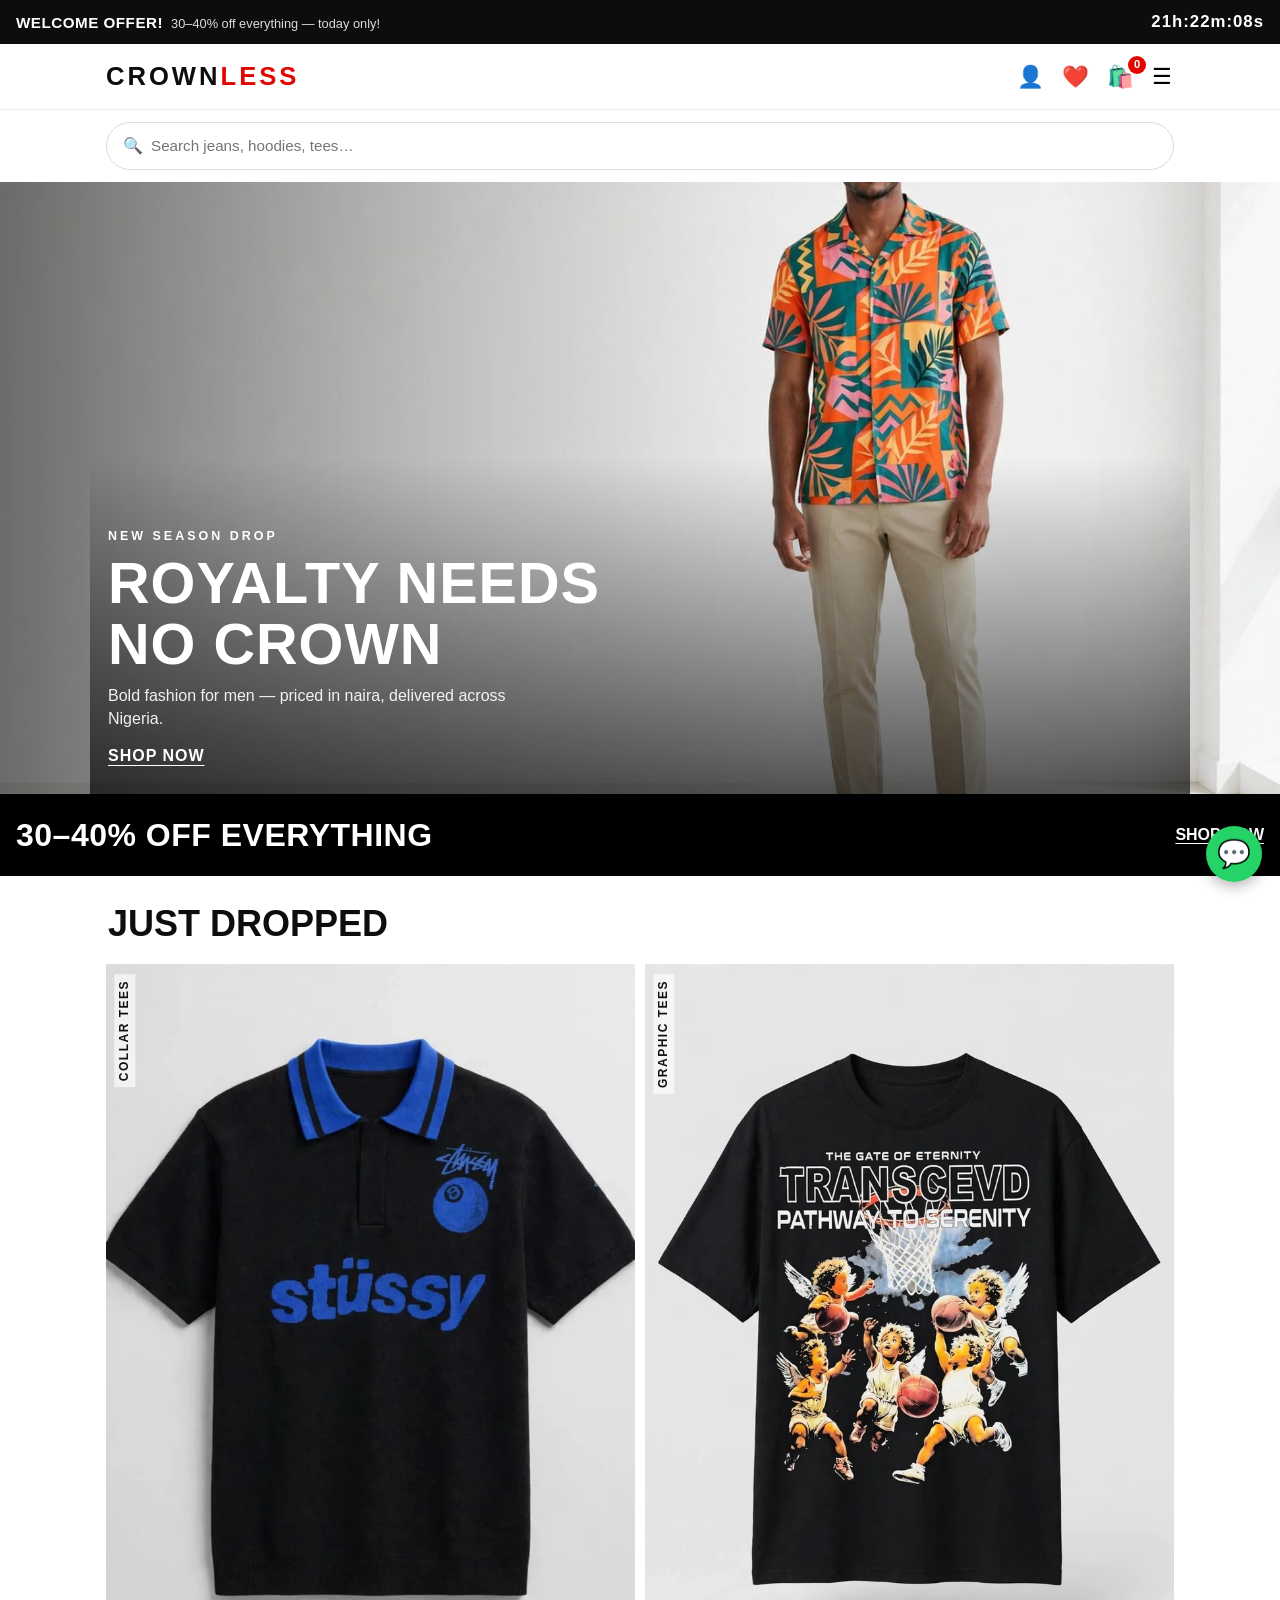
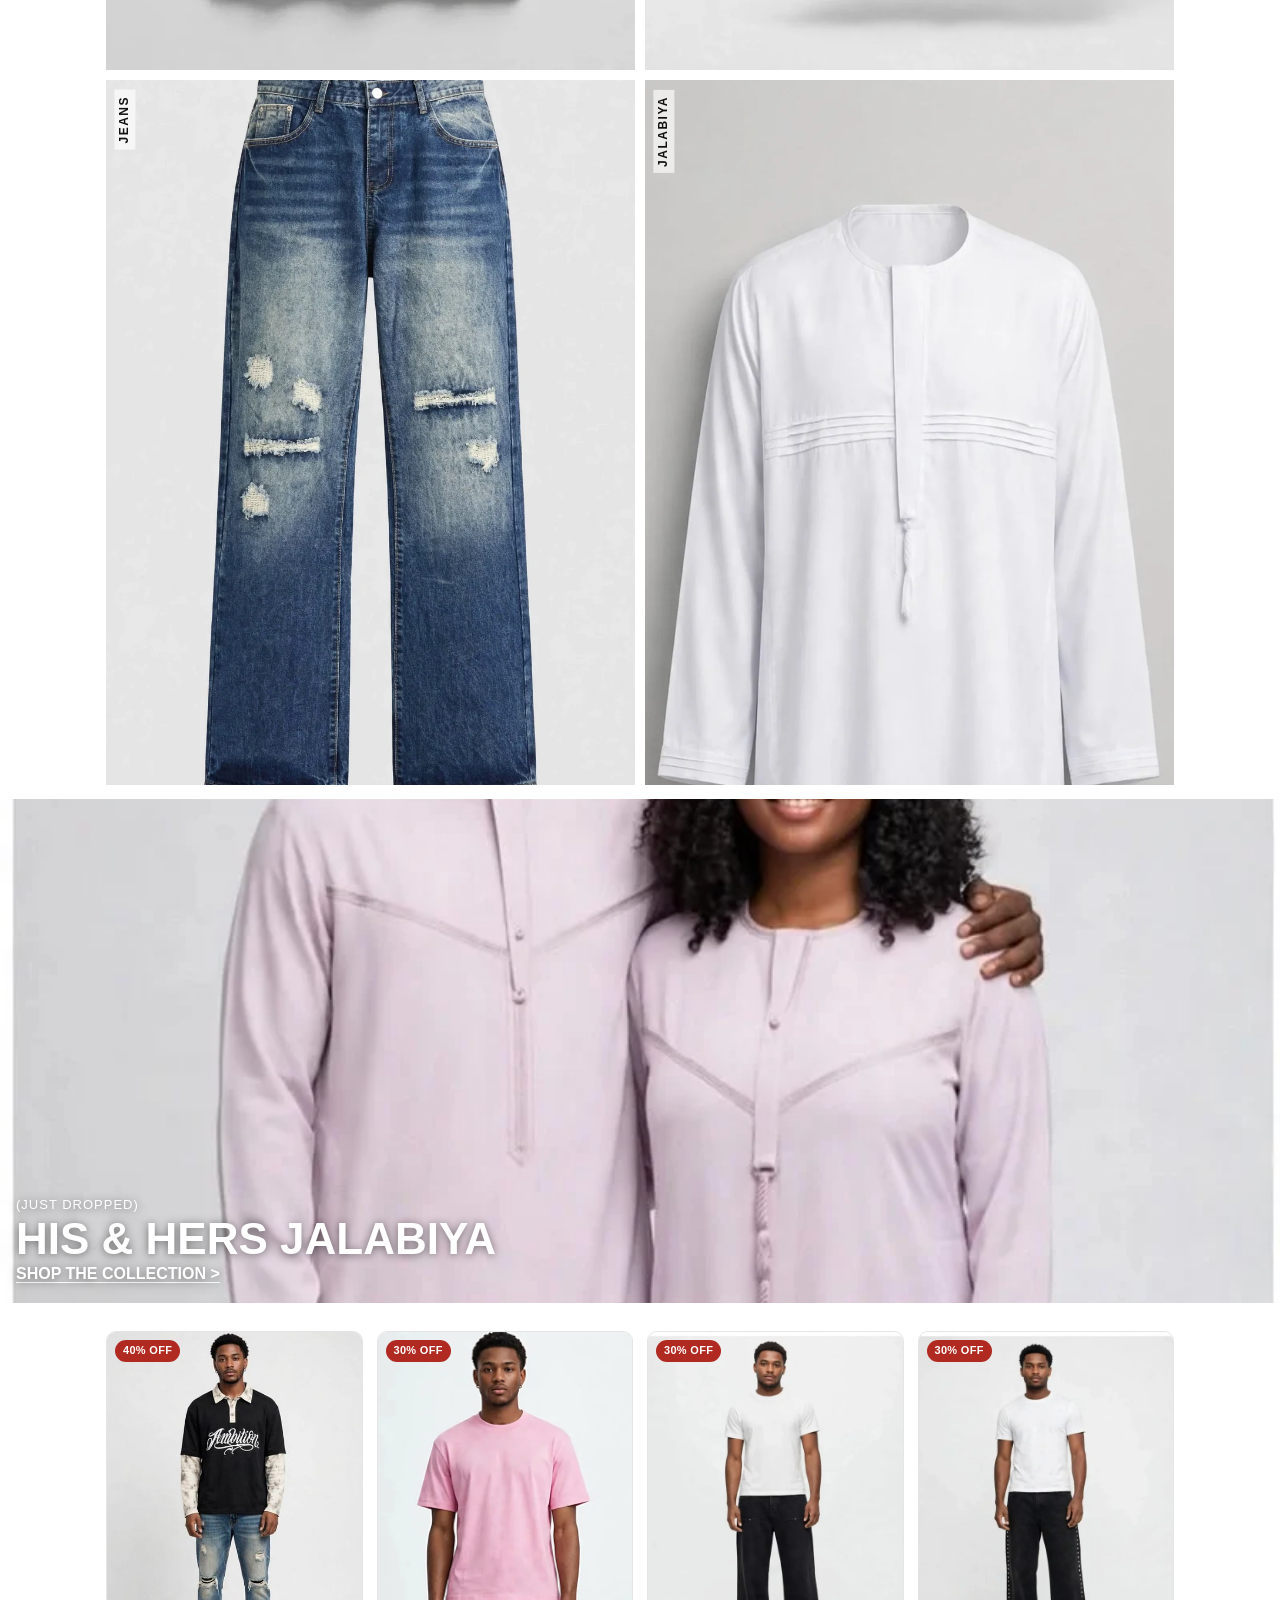
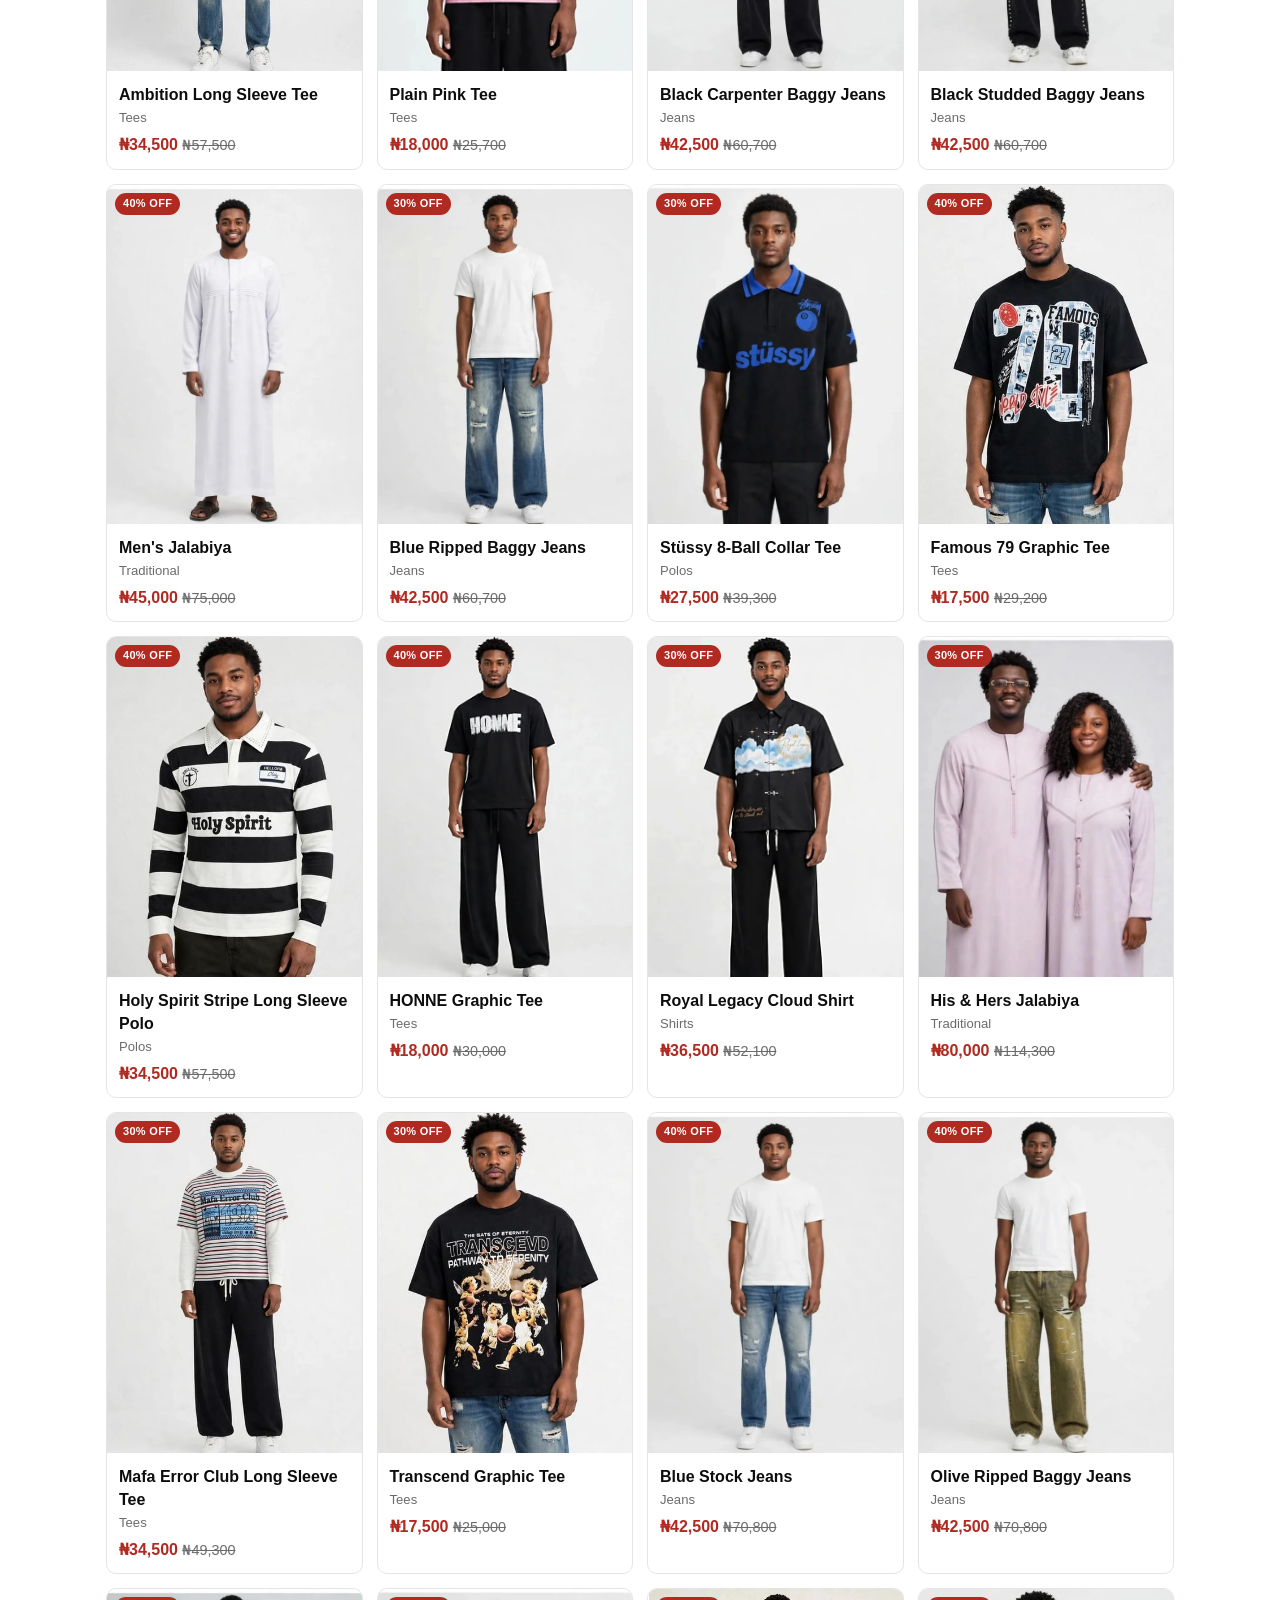
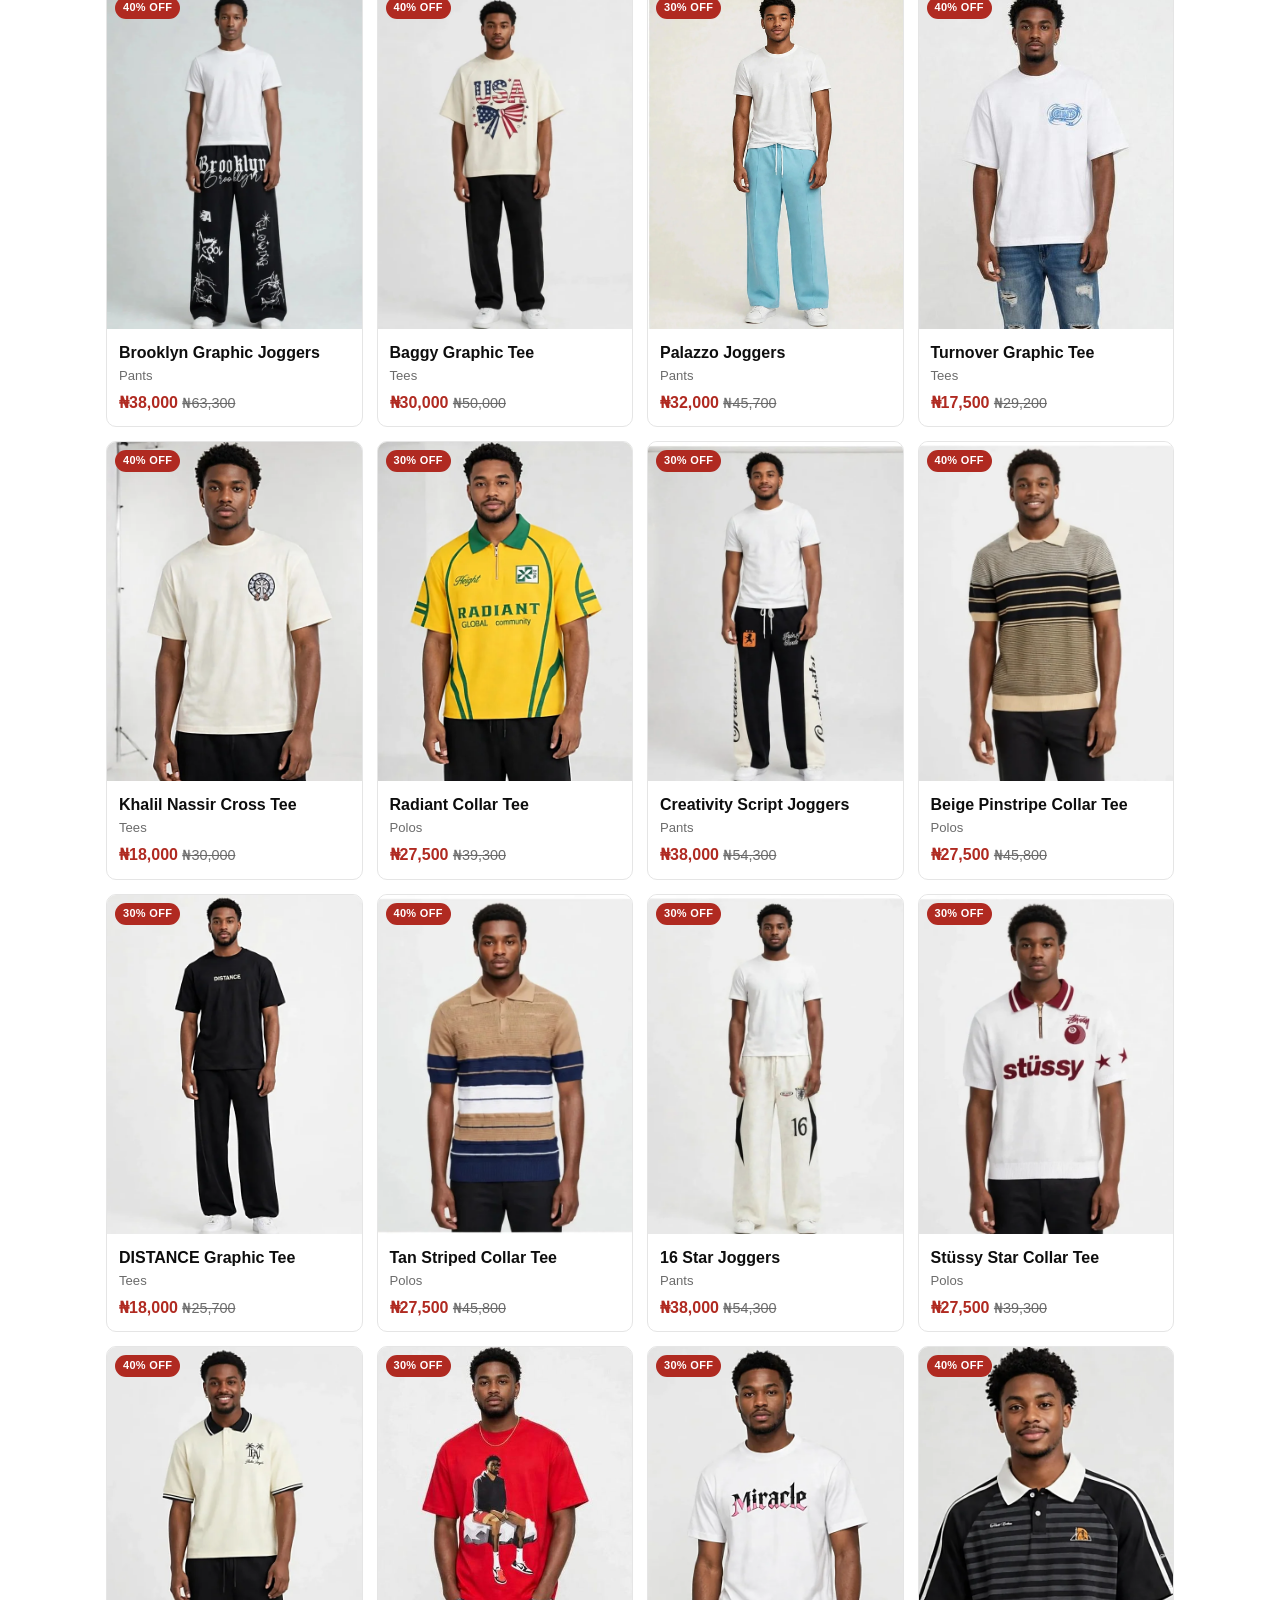
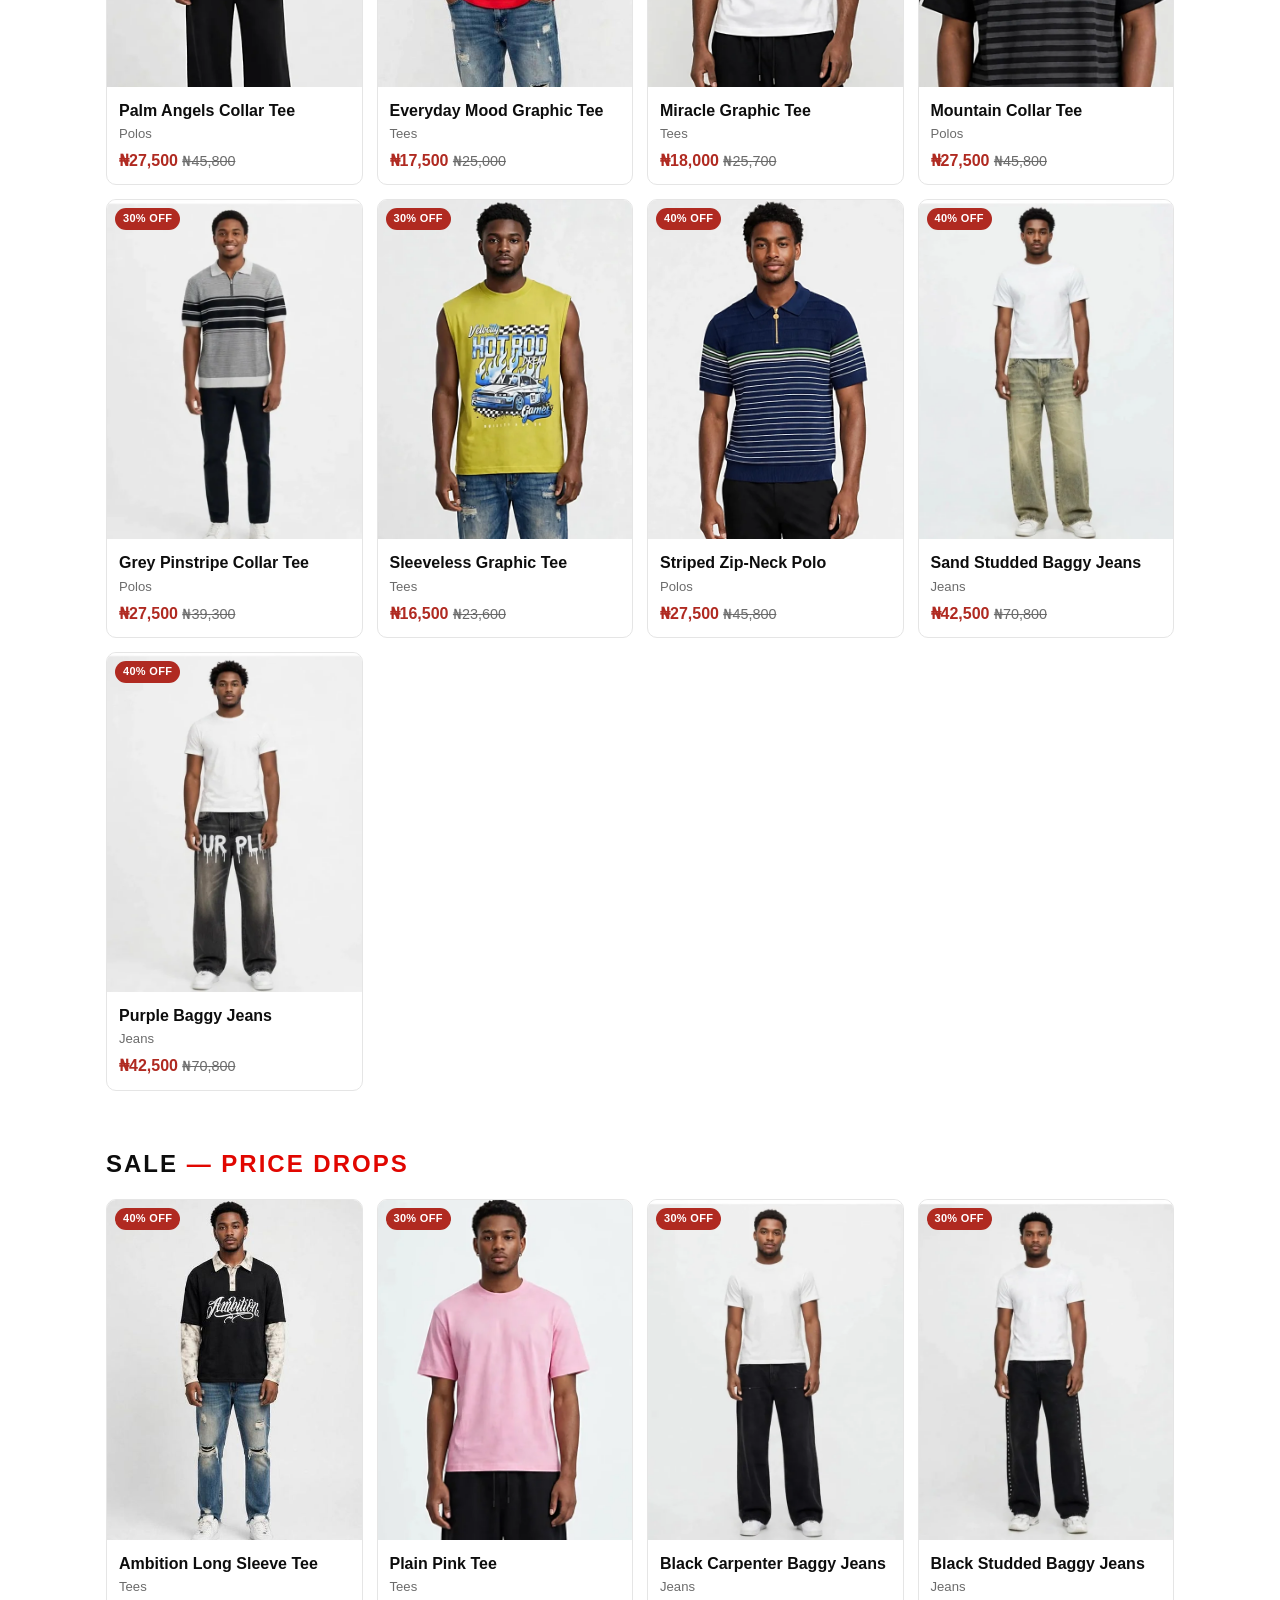
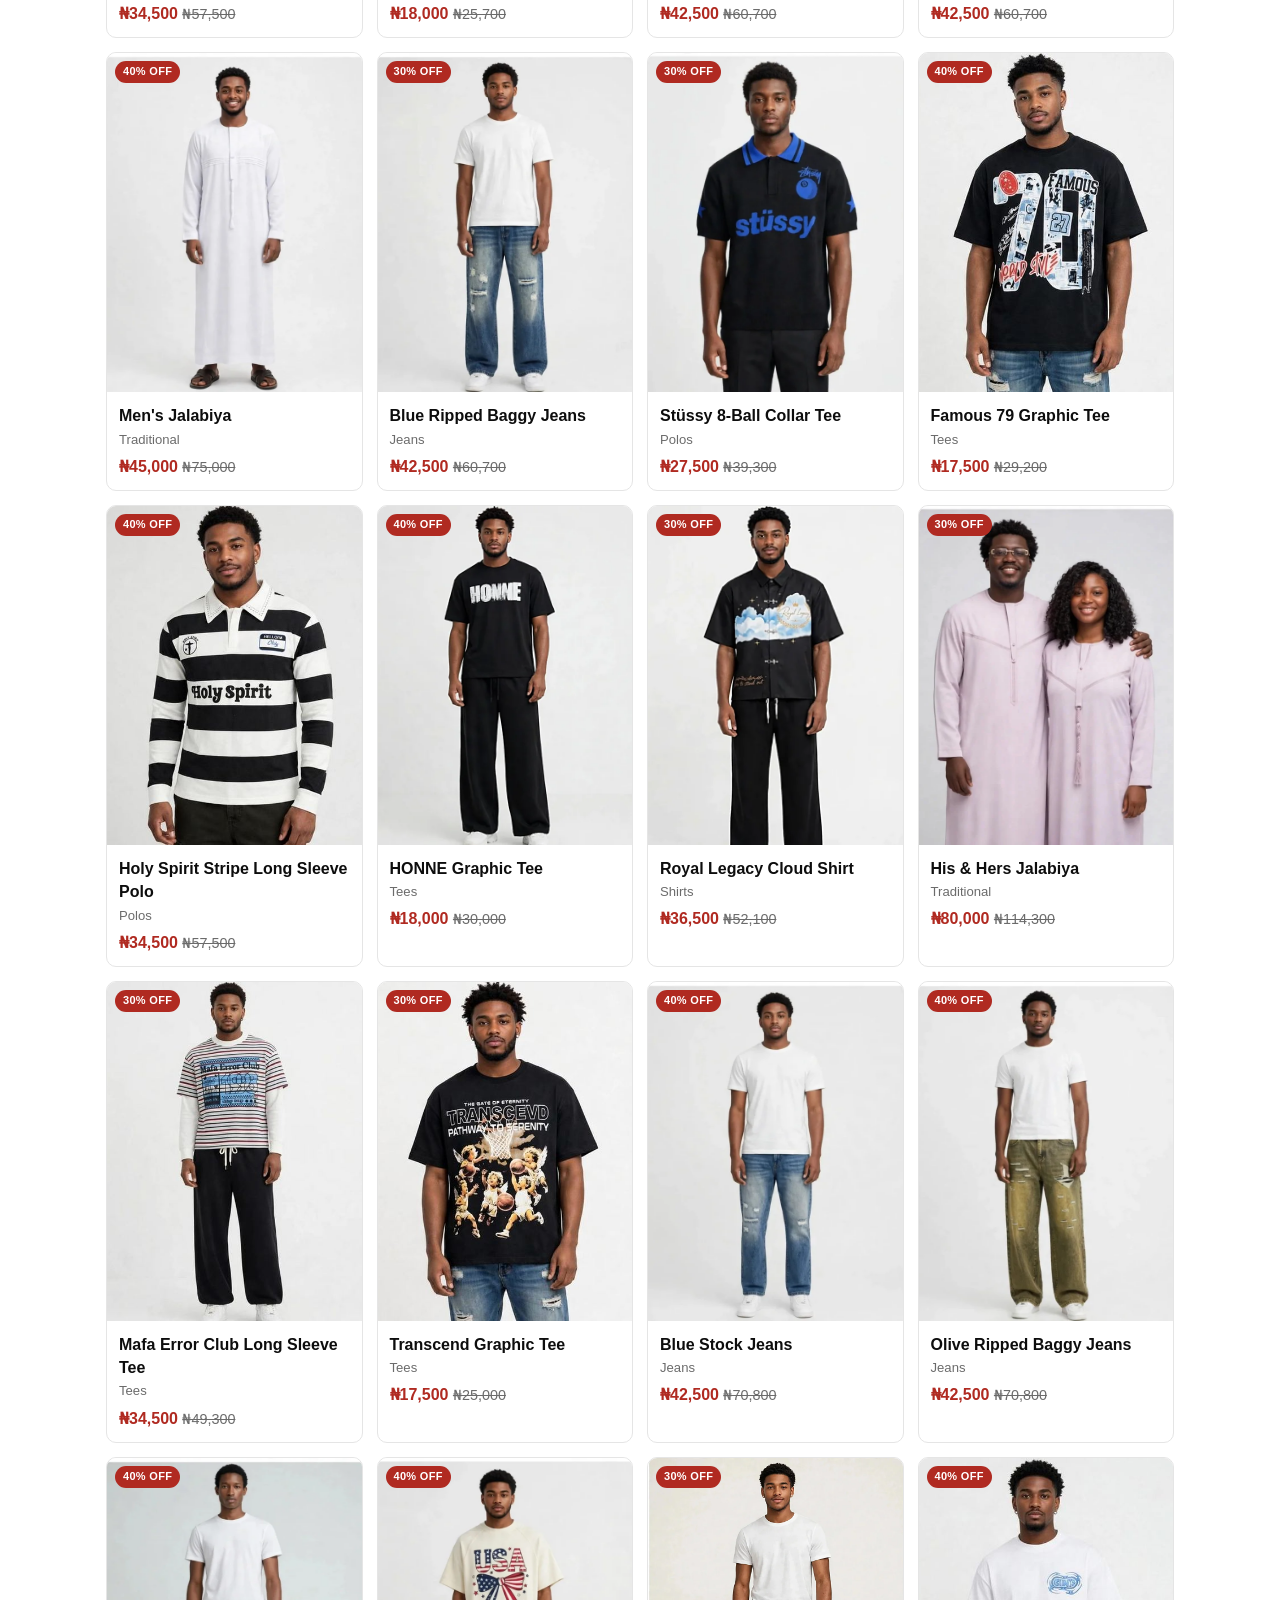
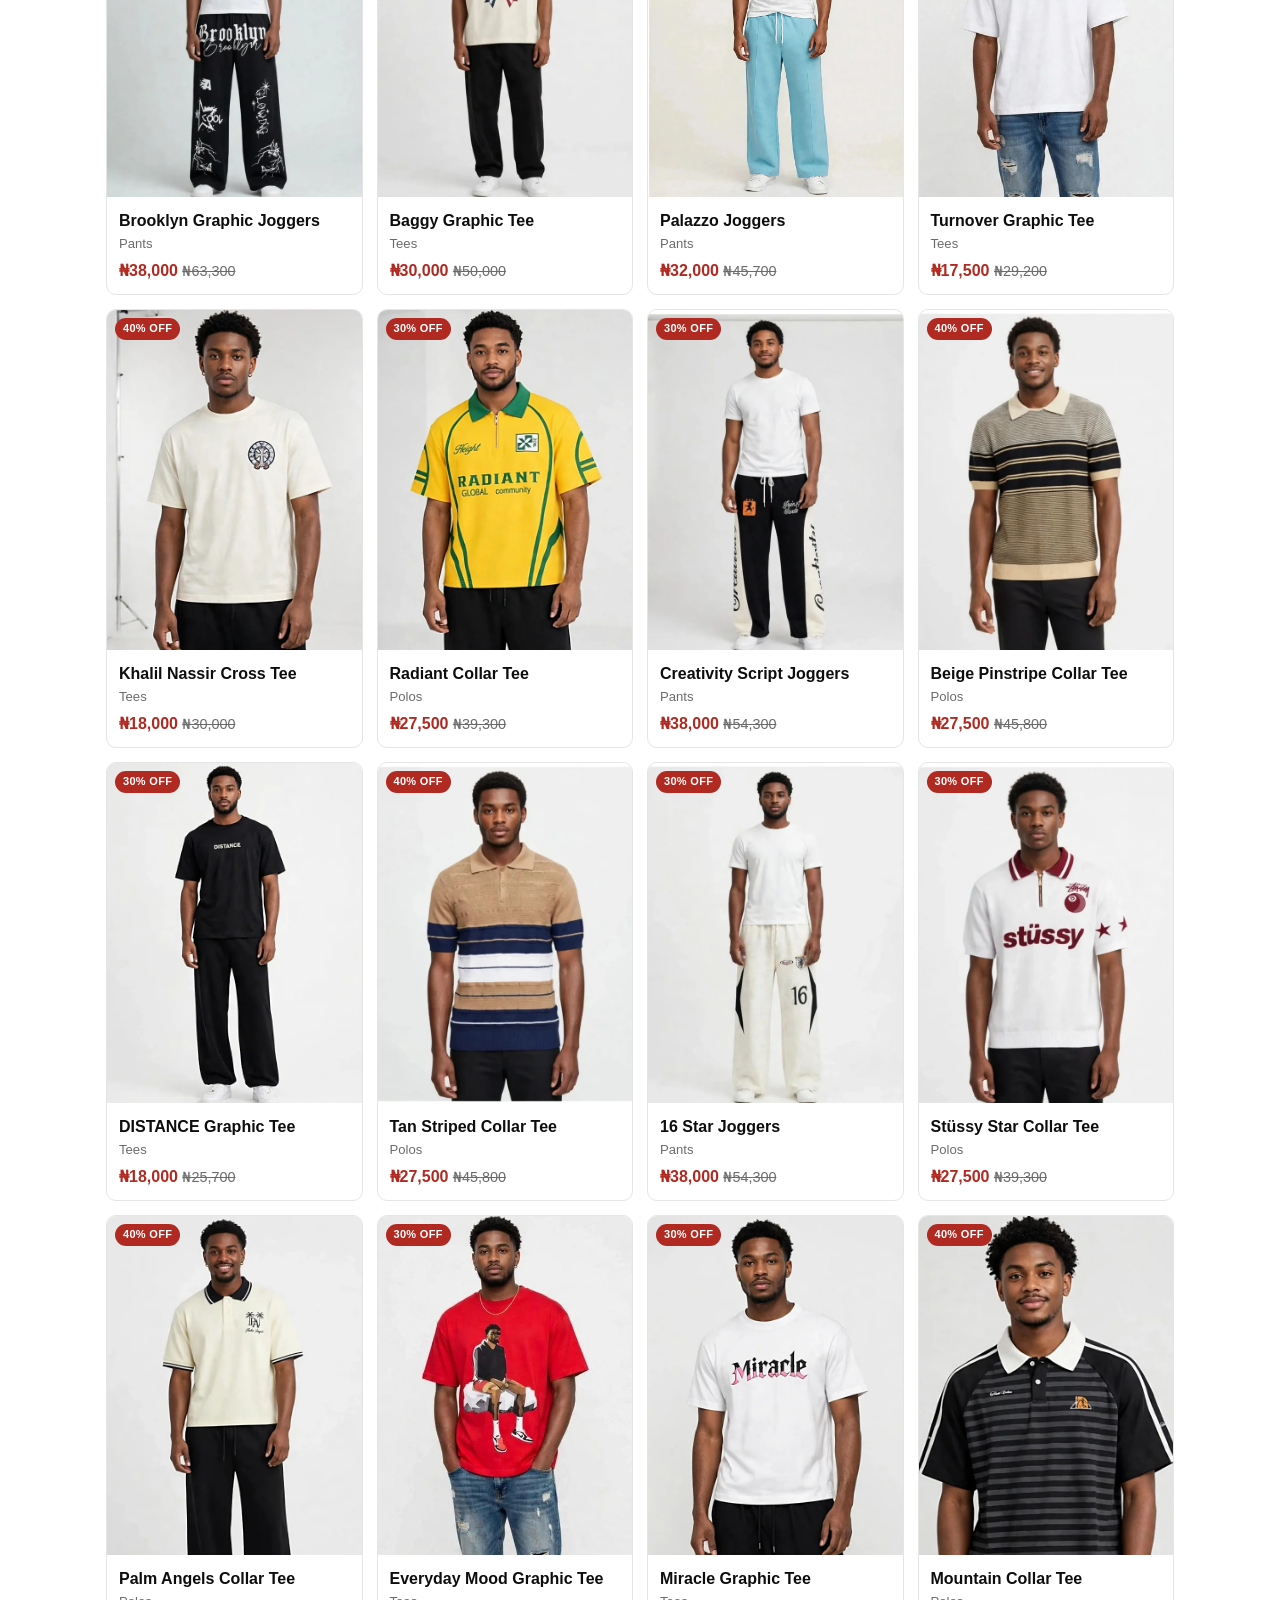
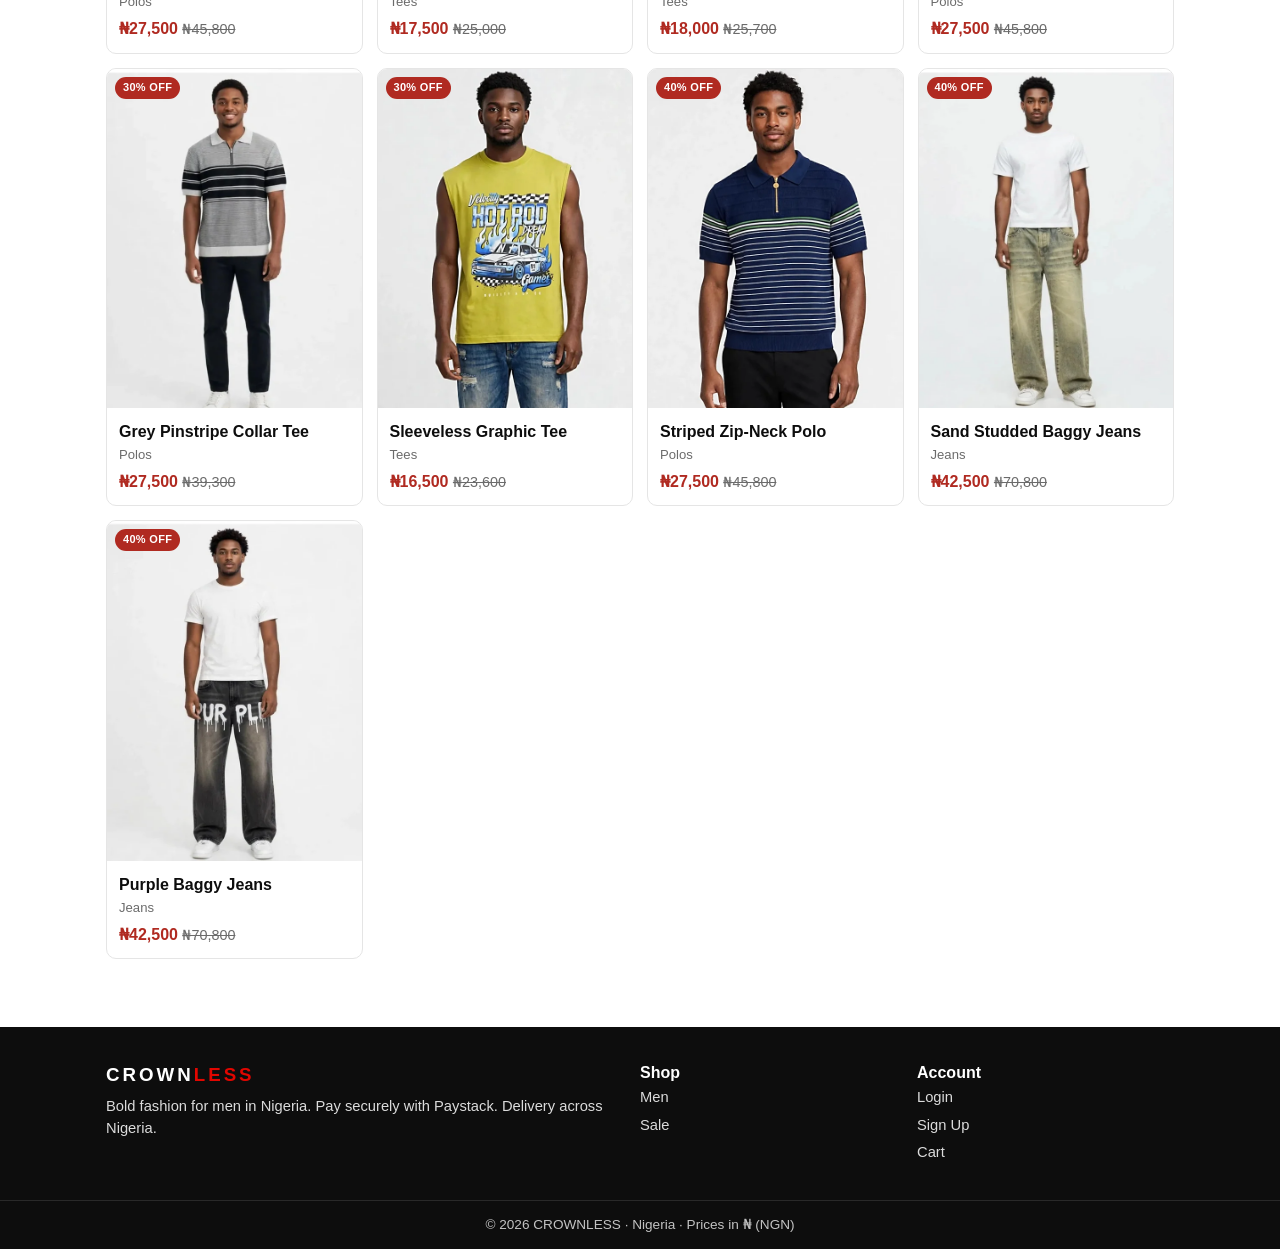
==== index.html @ 9f809c11 "CROWNLESS: smaller OFF pill on cards; add OFF pill to product page gallery" ====
<!DOCTYPE html>
<html lang="en">
<head>
<meta charset="UTF-8">
<meta name="viewport" content="width=device-width, initial-scale=1.0">
<title>CROWNLESS — Bold Fashion for Men | Nigeria</title>
<link rel="stylesheet" href="styles.css?v=15">
</head>
<body>

<div class="promo-bar">
  <div class="promo-text"><strong>WELCOME OFFER!</strong><span>30–40% off everything — today only!</span></div>
  <div class="promo-count" id="promoCount">--h:--m:--s</div>
</div>

<header class="site-header fn-header">
  <div class="header-inner">
    <a class="logo" href="index.html">CROWN<span>LESS</span></a>
    <div class="header-actions">
      <a class="icon-btn" href="login.html" aria-label="Account">👤</a>
      <a class="icon-btn" href="#sale" aria-label="Sale picks">❤️</a>
      <a class="icon-btn cart-link" href="cart.html" aria-label="Cart">🛍️<span class="cart-count">0</span></a>
      <button class="icon-btn menu-btn" id="menuBtn" aria-label="Menu">☰</button>
    </div>
  </div>
  <nav class="menu-panel" id="menuPanel">
    <a href="#shop" data-filter-link="men">Men</a>
    <a href="#sale">Sale</a>
    <a href="login.html">Login</a>
    <a href="signup.html">Sign Up</a>
    <a href="cart.html">Cart</a>
  </nav>
</header>

<div class="search-pill">
  <label class="pill-inner">🔍
    <input type="search" id="searchInput" placeholder="Search jeans, hoodies, tees…" aria-label="Search products">
  </label>
</div>

<style>.hero-photo video { width: 100%; height: 68vh; min-height: 400px; object-fit: cover; display: block; }</style>
<style>
.drop-strip { background:#000; color:#fff; display:flex; justify-content:space-between; align-items:center; gap:12px; padding:18px 16px; cursor:pointer; }
.drop-strip .big { font-size:clamp(19px,5.2vw,32px); font-weight:800; letter-spacing:.5px; text-transform:uppercase; }
.drop-strip .go { color:#fff; font-weight:700; text-decoration:underline; text-underline-offset:3px; white-space:nowrap; }
.drop-sec { max-width:1100px; margin:0 auto; padding:22px 16px 4px; }
.drop-sec h2 { font-size:clamp(24px,6vw,36px); font-weight:800; text-transform:uppercase; margin:0 0 14px 2px; }
.drop-tiles { display:grid; grid-template-columns:1fr 1fr; gap:10px; }
.drop-tile { position:relative; background:#f3f3f3; border:0; padding:0; cursor:pointer; aspect-ratio:3/4; overflow:hidden; display:block; width:100%; }
.drop-tile img { width:100%; height:100%; object-fit:cover; display:block; }
.drop-tile .vlabel { position:absolute; left:8px; top:10px; writing-mode:vertical-rl; transform:rotate(180deg); font-size:12px; font-weight:700; letter-spacing:1.5px; text-transform:uppercase; color:#111; background:rgba(255,255,255,.65); padding:6px 2px; }
.drop-banner { position:relative; display:block; margin-top:10px; }
.drop-banner img { width:100%; height:56vh; min-height:320px; object-fit:cover; display:block; }
.drop-banner .ov { position:absolute; left:16px; bottom:18px; color:#fff; text-shadow:0 1px 8px rgba(0,0,0,.5); }
.drop-banner .small { font-size:13px; letter-spacing:1px; text-transform:uppercase; }
.drop-banner .big { display:block; font-size:clamp(26px,7vw,44px); font-weight:800; text-transform:uppercase; line-height:1.05; }
.drop-banner .go { text-decoration:underline; text-underline-offset:3px; font-weight:700; }
a.drop-strip { text-decoration:none; }
.off-pill { position:absolute; top:8px; left:8px; background:#b02a21; color:#fff; font-size:11px; font-weight:700; padding:3px 8px; border-radius:999px; letter-spacing:.3px; }
.card-price.on-sale { color:#b02a21; }
</style>
<section class="hero-photo">
  <img id="heroImg" src="[data-uri]" alt="CROWNLESS new season menswear">
  <div class="hero-overlay">
    <span class="kicker">New Season Drop</span>
    <h1>Royalty Needs<br>No Crown</h1>
    <p>Bold fashion for men — priced in naira, delivered across Nigeria.</p>
    <a class="shop-link" href="#shop">Shop Now</a>
  </div>
</section>

<a class="drop-strip" href="#sale">
  <span class="big">30–40% Off Everything</span>
  <span class="go">SHOP NOW</span>
</a>

<div class="drop-sec">
  <h2>Just Dropped</h2>
  <div class="drop-tiles">
    <button type="button" class="drop-tile" data-tile-q="polo"><img data-tile-photo="collar" alt="Knitted collar tees"><span class="vlabel">Collar Tees</span></button>
    <button type="button" class="drop-tile" data-tile-q="graphic tee"><img data-tile-photo="graphic" alt="Graphic tees"><span class="vlabel">Graphic Tees</span></button>
    <button type="button" class="drop-tile" data-tile-q="jeans"><img data-tile-photo="jeans" alt="Jeans"><span class="vlabel">Jeans</span></button>
    <button type="button" class="drop-tile" data-tile-q="jalabiya"><img data-tile-photo="jalabiya" alt="Jalabiya" style="object-position: top"><span class="vlabel">Jalabiya</span></button>
  </div>
</div>

<a class="drop-banner" href="product.html?id=m38">
  <img data-banner-img="m38" alt="His and Hers Jalabiya">
  <span class="ov"><span class="small">(Just Dropped)</span><span class="big">His &amp; Hers Jalabiya</span><span class="go">SHOP THE COLLECTION &gt;</span></span>
</a>

<main class="wrap">

  <section class="section" id="shop">
    <div class="grid" id="shopGrid"></div>
  </section>

  <section class="section" id="sale">
    <h2>Sale <span class="accent">— Price Drops</span></h2>
    <div class="grid" id="saleGrid"></div>
  </section>

</main>

<footer class="site-footer">
  <div class="footer-inner">
    <div>
      <h3>CROWN<span>LESS</span></h3>
      <p style="opacity:.85; font-size:.92rem; margin-top:8px;">Bold fashion for men in Nigeria. Pay securely with Paystack. Delivery across Nigeria.</p>
    </div>
    <div>
      <strong>Shop</strong>
      <a href="#shop" data-filter-link="men">Men</a>
      <a href="#sale">Sale</a>
    </div>
    <div>
      <strong>Account</strong>
      <a href="login.html">Login</a>
      <a href="signup.html">Sign Up</a>
      <a href="cart.html">Cart</a>
    </div>
  </div>
  <div class="footer-bottom">© 2026 CROWNLESS · Nigeria · Prices in ₦ (NGN)</div>
</footer>

<a class="wa-float" href="#" target="_blank" rel="noopener" aria-label="Chat with CROWNLESS on WhatsApp">💬</a>

<script src="config.js"></script>
<script src="products.js"></script>
<script src="products2.js"></script>
<script src="products3.js"></script>
<script src="products4.js"></script>
<script src="products5.js"></script>
<script src="products6.js"></script>
<script src="products7.js"></script>
<script src="products8.js"></script>
<script src="products9.js"></script>
<script src="products10.js"></script>
<script src="products11.js"></script>
<script src="products12.js"></script>
<script src="products13.js"></script>
<script src="products14.js"></script>
<script src="app.js"></script>
<script src="hero-video.js"></script>
<script src="home-tiles.js"></script>
<script>
  var currentFilter = "men";
  var currentQuery = "";

  // Rotate the cloths: shuffle the display order on every page load so the
  // same cloths do not always show in the same place (owner request, 2026-11-17).
  var displayOrder = PRODUCTS.slice();
  for (var i = displayOrder.length - 1; i > 0; i--) {
    var j = Math.floor(Math.random() * (i + 1));
    var tmp = displayOrder[i]; displayOrder[i] = displayOrder[j]; displayOrder[j] = tmp;
  }

  function applyShop() {
    var list = displayOrder.filter(function (p) {
      var genderOk = currentFilter === "all" || p.gender === currentFilter;
      var q = currentQuery.trim().toLowerCase();
      var queryOk = !q || (p.name + " " + p.category + " " + p.gender).toLowerCase().indexOf(q) !== -1;
      return genderOk && queryOk;
    });
    renderGrid(document.getElementById("shopGrid"), list);
    document.querySelectorAll("[data-filter-btn]").forEach(function (btn) {
      btn.classList.toggle("selected", btn.getAttribute("data-filter-btn") === currentFilter);
    });
    document.querySelectorAll("[data-tab]").forEach(function (tab) {
      tab.classList.toggle("active", tab.getAttribute("data-tab") === currentFilter);
    });
  }

  function setFilter(f) {
    currentFilter = f;
    applyShop();
  }

  document.querySelectorAll("[data-filter-btn]").forEach(function (btn) {
    btn.addEventListener("click", function () { setFilter(btn.getAttribute("data-filter-btn")); });
  });
  document.querySelectorAll("[data-filter-link]").forEach(function (link) {
    link.addEventListener("click", function () { setFilter(link.getAttribute("data-filter-link")); });
  });
  document.getElementById("searchInput").addEventListener("input", function (e) {
    var firstChar = currentQuery === "" && e.target.value !== "";
    currentQuery = e.target.value;
    applyShop();
    if (firstChar) {
      document.getElementById("shop").scrollIntoView({ behavior: "smooth", block: "start" });
    }
  });

  // Hamburger menu
  var menuPanel = document.getElementById("menuPanel");
  document.getElementById("menuBtn").addEventListener("click", function () {
    menuPanel.classList.toggle("open");
  });
  menuPanel.querySelectorAll("a").forEach(function (a) {
    a.addEventListener("click", function () { menuPanel.classList.remove("open"); });
  });

  // Promo countdown to midnight
  function pad(n) { return (n < 10 ? "0" : "") + n; }
  function tickCountdown() {
    var now = new Date();
    var end = new Date(now);
    end.setHours(24, 0, 0, 0);
    var s = Math.max(0, Math.floor((end - now) / 1000));
    var h = Math.floor(s / 3600), m = Math.floor((s % 3600) / 60), sec = s % 60;
    document.getElementById("promoCount").textContent = pad(h) + "h:" + pad(m) + "m:" + pad(sec) + "s";
  }
  tickCountdown();
  setInterval(tickCountdown, 1000);

  renderGrid(document.getElementById("saleGrid"), displayOrder.filter(function (p) { return p.oldPrice && p.gender === "men"; }));

  applyShop();
</script>
<script>
  // Homepage drop sections (2026-11-20): fill tile/banner photos from the
  // catalogue and make the tiles filter the shop grid via the search query.
  (function () {
    function setQuery(q) {
      var input = document.getElementById("searchInput");
      if (input) input.value = q;
      currentQuery = q;
      applyShop();
      document.getElementById("shop").scrollIntoView({ behavior: "smooth", block: "start" });
    }
    document.querySelectorAll("[data-tile-photo]").forEach(function (img) {
      var src = TILE_PHOTOS[img.getAttribute("data-tile-photo")];
      if (src) img.src = src;
    });
    var banner = document.querySelector("[data-banner-img]");
    if (banner) {
      var bp = findProduct(banner.getAttribute("data-banner-img"));
      if (bp) banner.src = bp.image;
    }
    document.querySelectorAll("[data-tile-q]").forEach(function (el) {
      el.addEventListener("click", function () { setQuery(el.getAttribute("data-tile-q")); });
    });
  })();
</script>
</body>
</html>
---- styles.css ----
/* ============================================================
   CROWNLESS — shared styles. Mobile-first.
   Palette: black / white with one accent (red).
   ============================================================ */
:root {
  --black: #0d0d0d;
  --white: #ffffff;
  --grey: #f4f4f4;
  --grey-dark: #6b6b6b;
  --accent: #e10600;
  --wa-green: #25d366;
  --radius: 10px;
}

* { box-sizing: border-box; margin: 0; padding: 0; }

body {
  font-family: "Helvetica Neue", Arial, sans-serif;
  color: var(--black);
  background: var(--white);
  line-height: 1.45;
}

a { color: inherit; text-decoration: none; }
img { display: block; max-width: 100%; }
button { font: inherit; cursor: pointer; }

.wrap { width: 100%; max-width: 1100px; margin: 0 auto; padding: 0 16px; }

/* ---------- header ---------- */
.site-header {
  position: sticky; top: 0; z-index: 50;
  background: var(--black); color: var(--white);
}
.header-inner {
  display: flex; align-items: center; gap: 14px;
  padding: 12px 16px; max-width: 1100px; margin: 0 auto;
  flex-wrap: wrap;
}
.logo { font-size: 1.45rem; font-weight: 900; letter-spacing: 3px; }
.logo span { color: var(--accent); }
.main-nav { display: flex; gap: 16px; font-size: 0.9rem; font-weight: 700; text-transform: uppercase; letter-spacing: 1px; }
.main-nav a { padding: 4px 2px; border-bottom: 2px solid transparent; }
.main-nav a:hover, .main-nav a.active { border-bottom-color: var(--accent); }
.header-actions { margin-left: auto; display: flex; align-items: center; gap: 14px; }
.search-box input {
  padding: 8px 10px; border: none; border-radius: 6px;
  width: 130px; font-size: 0.9rem;
}
.cart-link { position: relative; font-size: 1.3rem; }
.cart-count {
  position: absolute; top: -8px; right: -10px;
  background: var(--accent); color: var(--white);
  font-size: 0.7rem; font-weight: 800;
  min-width: 18px; height: 18px; border-radius: 50%;
  display: inline-flex; align-items: center; justify-content: center;
  padding: 0 4px;
}
.account-links { font-size: 0.85rem; font-weight: 700; }
.account-links a { opacity: 0.9; }
.account-links a:hover { opacity: 1; text-decoration: underline; }

/* ---------- hero ---------- */
.hero {
  background: var(--black); color: var(--white);
  text-align: center; padding: 64px 16px 56px;
}
.hero h1 { font-size: 2.6rem; font-weight: 900; letter-spacing: 4px; }
.hero h1 span { color: var(--accent); }
.hero p { margin: 14px auto 26px; max-width: 520px; font-size: 1.05rem; opacity: 0.9; }
.btn {
  display: inline-block; background: var(--accent); color: var(--white);
  font-weight: 800; text-transform: uppercase; letter-spacing: 1px;
  padding: 13px 28px; border: none; border-radius: var(--radius);
}
.btn:hover { opacity: 0.9; }
.btn-dark { background: var(--black); }
.btn-block { display: block; width: 100%; text-align: center; }

/* ---------- category tiles ---------- */
.tiles { display: grid; grid-template-columns: 1fr 1fr; gap: 14px; margin: 28px 0; }
.tile {
  position: relative; border-radius: var(--radius); overflow: hidden;
  background: var(--black); color: var(--white);
  min-height: 150px; display: flex; align-items: flex-end; padding: 18px;
}
.tile img { position: absolute; inset: 0; width: 100%; height: 100%; object-fit: cover; opacity: 0.55; }
.tile strong { position: relative; font-size: 1.4rem; font-weight: 900; letter-spacing: 2px; text-transform: uppercase; }

/* ---------- sections & grid ---------- */
.section { padding: 28px 0; }
.section h2 {
  font-size: 1.5rem; font-weight: 900; letter-spacing: 2px;
  text-transform: uppercase; margin-bottom: 18px;
}
.section h2 .accent { color: var(--accent); }
.grid { display: grid; grid-template-columns: repeat(2, 1fr); gap: 14px; }
.empty-note { color: var(--grey-dark); padding: 12px 0; }

/* ---------- product card ---------- */
.card { border: 1px solid #e5e5e5; border-radius: var(--radius); overflow: hidden; background: var(--white); display: block; }
.card:hover { border-color: var(--black); }
.card-img-wrap { position: relative; display: block; }
.card img { width: 100%; aspect-ratio: 3 / 4; object-fit: cover; background: var(--grey); }
.badge {
  position: absolute; top: 10px; left: 10px;
  font-size: 0.7rem; font-weight: 800; letter-spacing: 1px; text-transform: uppercase;
  padding: 4px 9px; border-radius: 20px; color: var(--white); background: var(--black);
}
.badge-sale { background: var(--accent); }
.card-body { display: block; padding: 12px; }
.card-name { display: block; font-weight: 700; }
.card-meta { display: block; color: var(--grey-dark); font-size: 0.82rem; margin: 2px 0 6px; }
.card-price { font-weight: 900; }
.old-price { color: var(--grey-dark); text-decoration: line-through; font-weight: 400; font-size: 0.9em; }

/* ---------- product page ---------- */
.product-layout { display: grid; gap: 16px; padding: 12px 0 40px; }
.product-photo img { width: 100%; border-radius: var(--radius); background: var(--grey); }
.product-info h1 { font-size: 1.4rem; font-weight: 900; margin-bottom: 4px; }
.product-info .price { font-size: 1.3rem; font-weight: 900; margin: 6px 0 2px; }
.product-desc { color: var(--grey-dark); margin: 8px 0 10px; }
.field-label { display: block; font-weight: 800; text-transform: uppercase; font-size: 0.8rem; letter-spacing: 1px; margin: 12px 0 6px; }
.option-row { display: flex; flex-wrap: wrap; gap: 8px; }
.option-btn {
  border: 2px solid #ddd; background: var(--white); border-radius: 8px;
  padding: 8px 14px; font-weight: 700;
}
.option-btn.selected { border-color: var(--black); background: var(--black); color: var(--white); }
.qty-row { display: inline-flex; align-items: center; gap: 0; border: 2px solid #ddd; border-radius: 8px; overflow: hidden; }
.qty-row button { width: 40px; height: 40px; border: none; background: var(--grey); font-size: 1.1rem; font-weight: 800; }
.qty-row input { width: 48px; height: 40px; border: none; text-align: center; font-weight: 700; }
.toast {
  display: none; margin-top: 16px; padding: 12px 14px;
  background: #e8f7ee; border: 1px solid #1e9e50; border-radius: 8px; font-weight: 600;
}
.toast.show { display: block; }

/* ---------- cart ---------- */
.cart-line {
  display: grid; grid-template-columns: 72px 1fr auto; gap: 12px;
  padding: 14px 0; border-bottom: 1px solid #e5e5e5; align-items: center;
}
.cart-line img { width: 72px; height: 96px; object-fit: cover; border-radius: 6px; background: var(--grey); }
.cart-line .line-name { font-weight: 700; }
.cart-line .line-meta { color: var(--grey-dark); font-size: 0.85rem; }
.cart-line .line-price { font-weight: 900; text-align: right; }
.qty-mini { display: inline-flex; align-items: center; gap: 8px; margin-top: 6px; }
.qty-mini button { width: 28px; height: 28px; border: 1px solid #ccc; background: var(--white); border-radius: 6px; font-weight: 800; }
.remove-btn { background: none; border: none; color: var(--accent); font-size: 0.85rem; font-weight: 700; padding: 0; }
.totals { padding: 18px 0; }
.totals .row { display: flex; justify-content: space-between; padding: 5px 0; }
.totals .grand { font-size: 1.2rem; font-weight: 900; border-top: 2px solid var(--black); margin-top: 8px; padding-top: 12px; }
.delivery-note { color: var(--grey-dark); font-size: 0.88rem; }

/* ---------- forms ---------- */
.form-card { max-width: 520px; margin: 28px auto 44px; }
.form-card h1 { font-size: 1.5rem; font-weight: 900; letter-spacing: 1px; text-transform: uppercase; margin-bottom: 16px; }
label.f-label { display: block; font-weight: 700; font-size: 0.9rem; margin: 14px 0 6px; }
input.f-input, select.f-input, textarea.f-input {
  width: 100%; padding: 11px 12px; border: 1.5px solid #ccc;
  border-radius: 8px; font: inherit; background: var(--white);
}
input.f-input:focus, select.f-input:focus, textarea.f-input:focus { border-color: var(--black); outline: none; }
.notice {
  background: #fff7e0; border: 1px solid #e0b400; border-radius: 8px;
  padding: 12px 14px; font-size: 0.92rem; margin: 16px 0;
}
.form-msg { display: none; margin-top: 14px; padding: 12px 14px; border-radius: 8px; background: #eef2ff; border: 1px solid #5468c4; font-weight: 600; }
.form-msg.show { display: block; }
.form-alt { margin-top: 16px; font-size: 0.92rem; }
.form-alt a { font-weight: 700; text-decoration: underline; }

/* ---------- footer ---------- */
.site-footer { background: var(--black); color: var(--white); margin-top: 40px; }
.footer-inner { max-width: 1100px; margin: 0 auto; padding: 34px 16px; display: grid; gap: 20px; }
.footer-inner h3 { letter-spacing: 3px; font-weight: 900; }
.footer-inner h3 span { color: var(--accent); }
.footer-inner a { display: block; opacity: 0.85; padding: 3px 0; font-size: 0.92rem; }
.footer-inner a:hover { opacity: 1; }
.footer-bottom { border-top: 1px solid #333; padding: 14px 16px; text-align: center; font-size: 0.85rem; opacity: 0.75; }

/* ---------- WhatsApp float ---------- */
.wa-float {
  position: fixed; right: 18px; bottom: 18px; z-index: 100;
  width: 56px; height: 56px; border-radius: 50%;
  background: var(--wa-green); color: var(--white);
  display: flex; align-items: center; justify-content: center;
  font-size: 1.7rem; box-shadow: 0 4px 14px rgba(0,0,0,0.3);
}

/* ---------- wider screens ---------- */
@media (min-width: 640px) {
  .grid { grid-template-columns: repeat(3, 1fr); }
  .hero h1 { font-size: 3.4rem; }
  .search-box input { width: 190px; }
}
@media (min-width: 900px) {
  .grid { grid-template-columns: repeat(4, 1fr); }
  .product-layout { grid-template-columns: 1fr 1fr; }
  .footer-inner { grid-template-columns: 2fr 1fr 1fr; }
  .tiles { min-height: 200px; }
}

/* ---------- Fashion Nova-style homepage (index only) ---------- */
.promo-bar {
  background: var(--black); color: var(--white);
  display: flex; align-items: center; justify-content: space-between; gap: 12px;
  padding: 10px 16px;
}
.promo-text strong { display: block; font-size: 0.95rem; font-weight: 900; letter-spacing: 0.5px; text-transform: uppercase; }
.promo-text span { font-size: 0.8rem; opacity: 0.85; }
.promo-count { font-weight: 900; font-size: 1.05rem; letter-spacing: 1px; font-variant-numeric: tabular-nums; white-space: nowrap; }

.fn-header { background: var(--white); color: var(--black); border-bottom: 1px solid #eee; }
.fn-header .header-inner { flex-wrap: nowrap; padding: 14px 16px; }
.fn-header .logo { font-size: 1.6rem; }
.icon-btn { font-size: 1.35rem; background: none; border: none; line-height: 1; padding: 2px; }
.menu-panel { display: none; border-top: 1px solid #eee; padding: 8px 16px 14px; }
.menu-panel.open { display: block; }
.menu-panel a { display: block; padding: 9px 0; font-weight: 700; text-transform: uppercase; letter-spacing: 1px; font-size: 0.9rem; border-bottom: 1px solid #f2f2f2; }
.menu-panel a:last-child { border-bottom: none; }

.cat-tabs {
  display: flex; justify-content: space-between; align-items: flex-end;
  padding: 16px 18px 0; background: var(--white); border-bottom: 1px solid #eee;
  max-width: 1100px; margin: 0 auto;
}
.cat-tab {
  position: relative; text-transform: uppercase; font-weight: 800; letter-spacing: 0.5px;
  font-size: 0.95rem; padding: 6px 2px 10px; border-bottom: 3px solid transparent;
}
.cat-tab.active { border-bottom-color: var(--black); }
.pill-new {
  position: absolute; top: -10px; right: -8px;
  background: var(--accent); color: var(--white);
  font-size: 0.58rem; font-weight: 800; letter-spacing: 0.5px;
  padding: 2px 6px; border-radius: 10px;
}

.search-pill { background: var(--white); padding: 12px 16px; max-width: 1100px; margin: 0 auto; }
.pill-inner {
  display: flex; align-items: center; gap: 8px;
  border: 1.5px solid #ddd; border-radius: 999px; padding: 11px 16px;
  font-size: 1rem; background: var(--white);
}
.pill-inner input { border: none; outline: none; flex: 1; font: inherit; font-size: 0.95rem; background: transparent; }

.sale-strip {
  background: var(--black); color: var(--white);
  display: flex; justify-content: space-between; align-items: center; gap: 12px;
  padding: 15px 16px; text-transform: uppercase; font-weight: 800;
  letter-spacing: 0.5px; font-size: 0.92rem;
}
.strip-cta { white-space: nowrap; font-weight: 800; }

.hero-photo { position: relative; color: var(--white); background: var(--black); }
.hero-photo img { width: 100%; height: 68vh; min-height: 400px; object-fit: cover; }
.hero-overlay {
  position: absolute; inset: 0;
  background: linear-gradient(to top, rgba(0,0,0,0.65), rgba(0,0,0,0) 55%);
  display: flex; flex-direction: column; justify-content: flex-end;
  padding: 26px 18px; max-width: 1100px; margin: 0 auto;
}
.hero-overlay .kicker { letter-spacing: 3px; font-weight: 800; font-size: 0.78rem; text-transform: uppercase; }
.hero-overlay h1 { font-size: 2.4rem; font-weight: 900; line-height: 1.05; letter-spacing: 1px; text-transform: uppercase; margin: 8px 0 10px; }
.hero-overlay p { opacity: 0.92; max-width: 440px; }
.shop-link { display: inline-block; margin-top: 14px; font-weight: 800; letter-spacing: 1px; text-transform: uppercase; text-decoration: underline; text-underline-offset: 4px; }

@media (min-width: 640px) {
  .hero-overlay h1 { font-size: 3.6rem; }
  .promo-text strong { display: inline; margin-right: 8px; }
}

/* ---------- product page swipe gallery ---------- */
.gallery-wrap { position: relative; }
.gallery-wrap .badge { z-index: 3; }
.gallery { overflow: hidden; border-radius: var(--radius); background: var(--grey); }
.gtrack { display: flex; transition: transform .35s ease; }
.gallery::-webkit-scrollbar { display: none; }
.product-photo .gallery img {
  flex: 0 0 100%; width: 100%; aspect-ratio: 5 / 5.4; object-fit: cover;
  object-position: 50% 20%;
  scroll-snap-align: start; border-radius: 0;
}
.g-arrow {
  position: absolute; top: 50%; transform: translateY(-50%); z-index: 3;
  width: 38px; height: 38px; border-radius: 50%; border: none;
  background: rgba(255,255,255,0.92); color: var(--black);
  font-size: 1.3rem; font-weight: 800; line-height: 1;
  box-shadow: 0 2px 8px rgba(0,0,0,0.25);
  display: flex; align-items: center; justify-content: center;
}
.g-arrow.prev { left: 10px; }
.g-arrow.next { right: 10px; }
.product-photo { position: relative; }
.gallery-dots {
  position: absolute; left: 50%; transform: translateX(-50%); bottom: 10px; z-index: 4;
  display: flex; gap: 6px; justify-content: center; align-items: center;
  background: rgba(255,255,255,.65); padding: 5px 9px; border-radius: 999px;
}
.gallery-dots .dot {
  width: 8px; height: 8px; border-radius: 6px; border: none; padding: 0;
  background: #cfcfcf; transition: all 0.2s ease;
}
.gallery-dots .dot.active { background: var(--black); width: 22px; }

/* ---- Product page extras: breadcrumbs, accordions, related rows, sticky bar ---- */
.breadcrumb { font-size: .85rem; color: #777; padding: 10px 0 0; }
.breadcrumb a { color: #777; }
.breadcrumb span { color: #111; font-weight: 600; }
.accordion { border: 1px solid #e3e3e3; border-radius: 12px; margin-top: 12px; overflow: hidden; background: #fff; }
.acc-head { width: 100%; display: flex; justify-content: space-between; align-items: center; gap: 10px;
  background: #fff; border: 0; padding: 14px 16px; font-size: 1rem; font-weight: 700; cursor: pointer; font-family: inherit; color: #111; text-align: left; }
.acc-head .chev { transition: transform .2s ease; color: #888; }
.accordion.open .acc-head .chev { transform: rotate(180deg); }
.acc-body { display: none; padding: 0 16px 14px; color: #444; font-size: .94rem; line-height: 1.55; }
.accordion.open .acc-body { display: block; }
.rel-section { padding: 30px 0 2px; }
.hscroll { display: flex; gap: 12px; overflow-x: auto; padding: 4px 2px 12px; scroll-snap-type: x mandatory; -webkit-overflow-scrolling: touch; }
.mini-card { flex: 0 0 148px; scroll-snap-align: start; color: inherit; }
.mini-card img { width: 148px; height: 188px; object-fit: cover; border-radius: 12px; display: block; background: #f0f0f0; }
.mini-card .mc-name { font-size: .86rem; font-weight: 600; margin-top: 7px; line-height: 1.3; }
.mini-card .mc-price { color: var(--red); font-weight: 800; font-size: .9rem; margin-top: 2px; }
.sticky-bar { position: fixed; left: 0; right: 0; bottom: 0; z-index: 60; background: #fff;
  border-top: 1px solid #e3e3e3; box-shadow: 0 -4px 18px rgba(0,0,0,.08);
  display: none; align-items: center; gap: 12px; padding: 10px 14px calc(10px + env(safe-area-inset-bottom)); }
.sticky-bar.show { display: flex; }
.sticky-bar img { width: 46px; height: 58px; object-fit: cover; border-radius: 8px; background: #f0f0f0; }
.sticky-bar .sb-info { flex: 1; min-width: 0; }
.sticky-bar .sb-info strong { display: block; white-space: nowrap; overflow: hidden; text-overflow: ellipsis; font-size: .95rem; }
.sticky-bar .sb-info span { color: var(--red); font-weight: 800; font-size: .95rem; }
.sticky-bar button { background: #111; color: #fff; border: 0; border-radius: 999px; padding: 13px 22px;
  font-weight: 800; font-size: .95rem; cursor: pointer; font-family: inherit; white-space: nowrap; }
body.bar-shown { padding-bottom: 82px; }
body.bar-shown .wa-float { bottom: 96px; }

/* ---------- Slim header (product page): one row, Fashion Nova-style ---------- */
.slim-header .header-inner { flex-wrap: nowrap; padding: 6px 14px; gap: 10px; }
.slim-header .logo { font-size: 1.08rem; letter-spacing: 2px; white-space: nowrap; }
.slim-header .main-nav { display: none; }
.slim-header .account-links { font-size: .92rem; }
.slim-header .cart-link { font-size: 1.15rem; }

/* ---------- Nova-style first screen: delivery line, pay line, size guide ---------- */
.top-strip { padding: 5px 16px 4px; }
.delivery-line { font-size: .72rem; text-align: left; color: #333; line-height: 1.3; }
.order-timer { font-size: .72rem; line-height: 1.3; color: #1a9e4b; font-weight: 700; padding-top: 1px; }
.top-strip .breadcrumb { padding: 1px 0 0; font-size: .72rem; line-height: 1.3; }
.pay-line { font-size: .85rem; color: var(--grey-dark); margin: 2px 0; }
.sg-link { background: none; border: 0; font: inherit; font-weight: 600; text-transform: none; letter-spacing: 0; text-decoration: underline; cursor: pointer; color: #333; padding: 0; margin-left: 4px; }
.size-guide { border: 1px solid var(--grey); border-radius: 12px; padding: 10px 14px; margin: 2px 0 8px; }
.size-guide table { width: 100%; border-collapse: collapse; font-size: .88rem; }
.size-guide th, .size-guide td { padding: 6px 8px; text-align: left; border-bottom: 1px solid #eee; }
.size-guide p { font-size: .8rem; color: var(--grey-dark); margin-top: 8px; }
html, body { overflow-x: clip; }

/* ---------- Peek gallery on mobile: next photo shows at the edge, full-bleed ---------- */
@media (max-width: 899px) {
  .product-photo { margin: 0 -16px; }
  .gallery { border-radius: 0; background: transparent; }
  .gtrack { gap: 6px; }
  .product-photo .gallery img { flex: 0 0 72vw; width: 72vw; height: 100vw; max-width: none; min-width: 0; }
  .product-layout { padding-top: 2px; }
}

/* ---------- Buy box: smaller text like Nova, so more fits the first screen ---------- */
.product-info h1 { font-size: 1rem; font-weight: 600; }
.product-info .price { font-size: 1.12rem; }
.pay-line { font-size: .78rem; }
.field-label { font-size: .72rem; margin: 10px 0 5px; }
.option-btn { padding: 7px 12px; font-size: .92rem; }
.qty-row button { width: 36px; height: 36px; }
.qty-row input { height: 36px; }
.acc-head { padding: 11px 16px; font-size: .92rem; }
.acc-body { font-size: .88rem; }
.product-info .btn-block { padding: 13px 16px; }

/* ---------- Buy box v2: Nova's calm type - light name, sentence-case labels, black buttons ---------- */
html { -webkit-text-size-adjust: 100%; text-size-adjust: 100%; }
.product-info h1 { font-size: .95rem; font-weight: 500; margin-bottom: 2px; }
.product-info .price { font-size: 1.18rem; font-weight: 700; }
.field-label { text-transform: none; letter-spacing: 0; font-size: .88rem; font-weight: 700; margin: 12px 0 6px; }
.sg-link { font-weight: 500; }
.option-btn { color: #111; font-family: inherit; font-size: .9rem; font-weight: 600; border: 1px solid #ccc; border-radius: 6px; padding: 9px 16px; }
.option-btn.selected { border-color: #111; background: #111; color: #fff; }
.pay-line { font-size: .8rem; }

/* ---------- Buy box v3: Nova's order (mirrors the in-page block in product.html) ---------- */
.name-row { display: flex; align-items: flex-start; justify-content: space-between; gap: 10px; }
.wish-btn { background: none; border: none; font-size: 22px; line-height: 1; cursor: pointer; color: #111; padding: 0 2px; font-family: inherit; }
.wish-btn.active { color: #d6001c; }
.product-info .price.sale { color: #d6001c; }
.off-tag { color: #d6001c; font-size: 13px; font-weight: 700; }
.sel-name { font-weight: 500; }
.label-row { display: flex; align-items: baseline; justify-content: space-between; }
#sizeRow { flex-wrap: nowrap; }
#sizeRow .option-btn { flex: 1 1 0; }

/* ---------- Width guard: keep the product layout inside the phone screen ---------- */
.product-layout > * { min-width: 0; }
.product-photo, .product-info { max-width: 100%; }
#sizeRow .option-btn { min-width: 0; }
#addBtn { background: #111; color: #fff; }

/* ---------- Style It With row (Nova-style big pairing cards) ---------- */
.style-row { gap: 12px; }
.style-card { flex: 0 0 44vw; max-width: 230px; text-decoration: none; color: #111; }
.sc-img { position: relative; display: block; }
.sc-img img { width: 100%; aspect-ratio: 3 / 4; object-fit: cover; display: block; background: #f2f2f2; }
.quick-bag { position: absolute; right: 8px; bottom: 8px; width: 34px; height: 34px; border-radius: 50%; background: #fff; box-shadow: 0 1px 6px rgba(0,0,0,.25); display: flex; align-items: center; justify-content: center; font-size: 16px; }
.sc-name { font-size: 13px; margin-top: 8px; white-space: nowrap; overflow: hidden; text-overflow: ellipsis; }
.sc-price { font-size: 13px; font-weight: 700; margin-top: 2px; }
.sc-price .old-price { font-weight: 400; }

/* Anchor landings clear the sticky header + glide like Fashion Nova
   (owner: Shop Now landed with the first row hidden under the header, 2026-11-17) */
html { scroll-behavior: smooth; }
#shop, #sale { scroll-margin-top: 76px; }
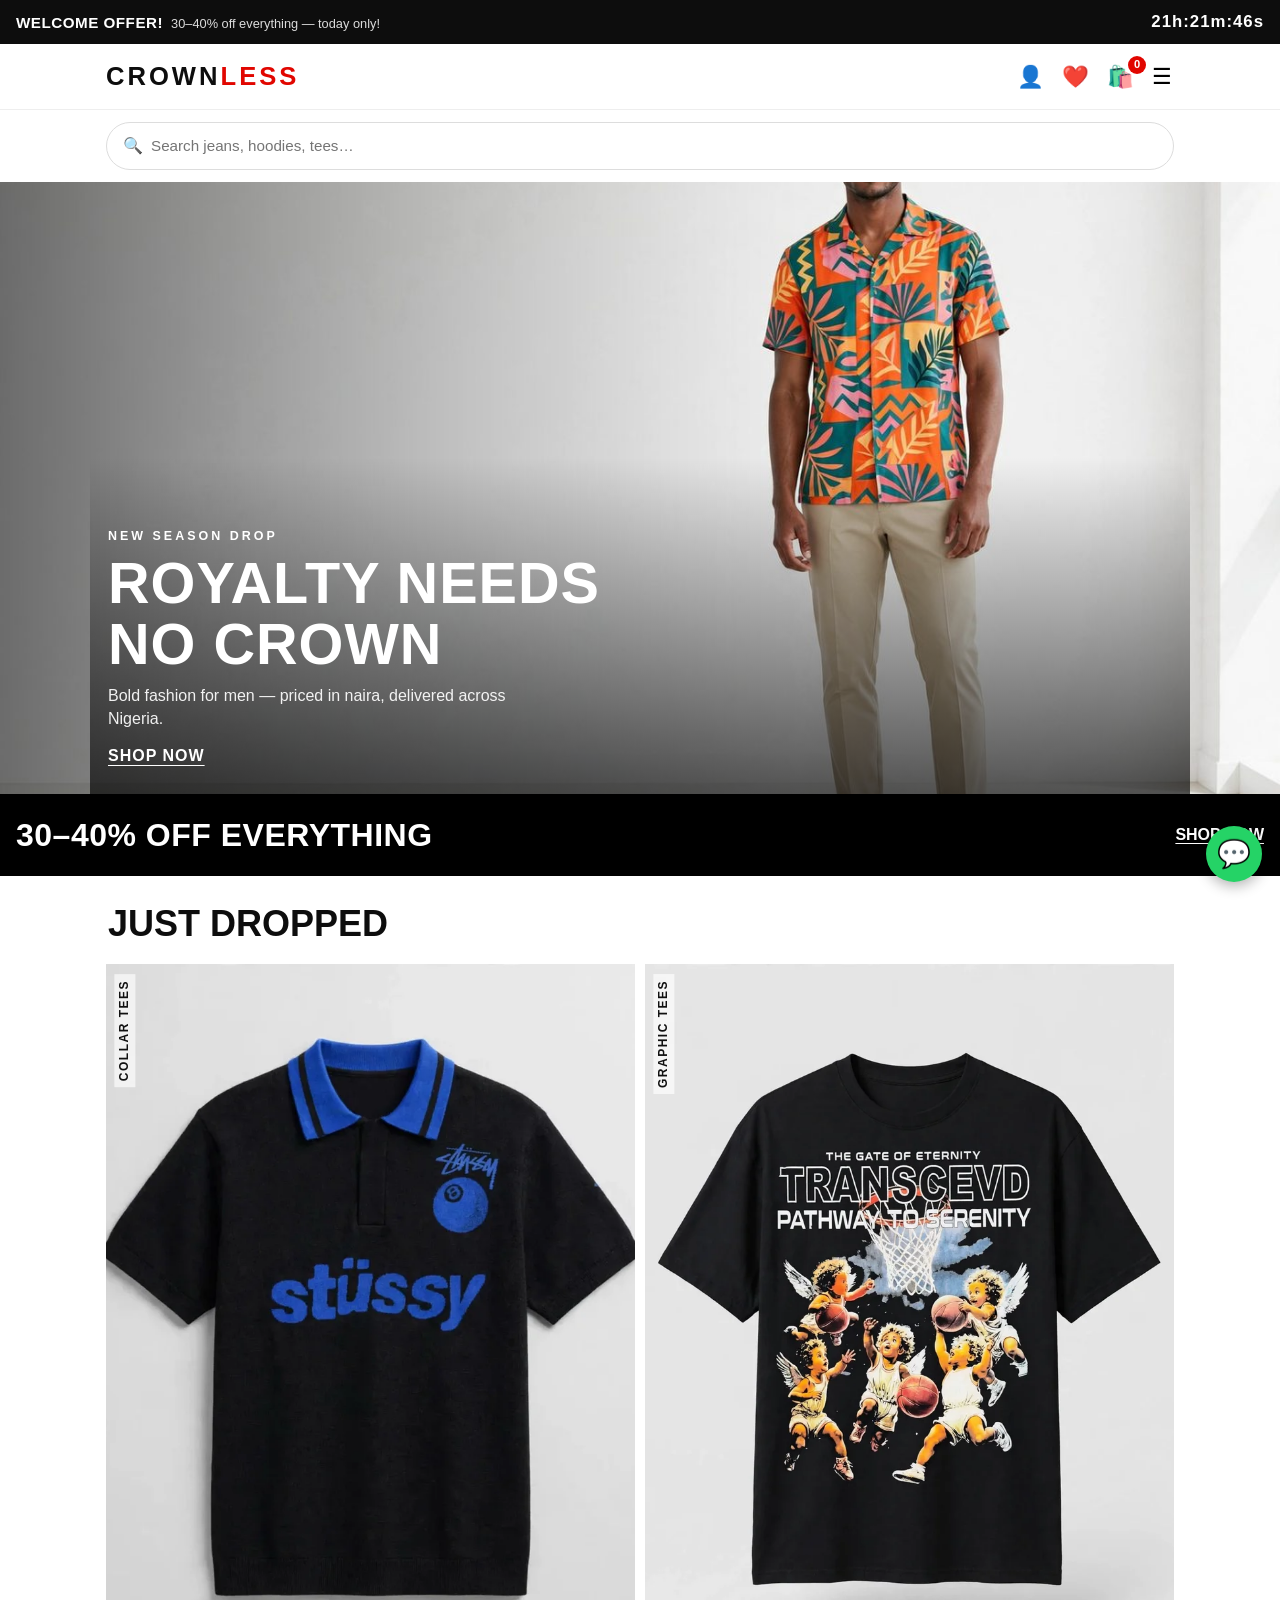
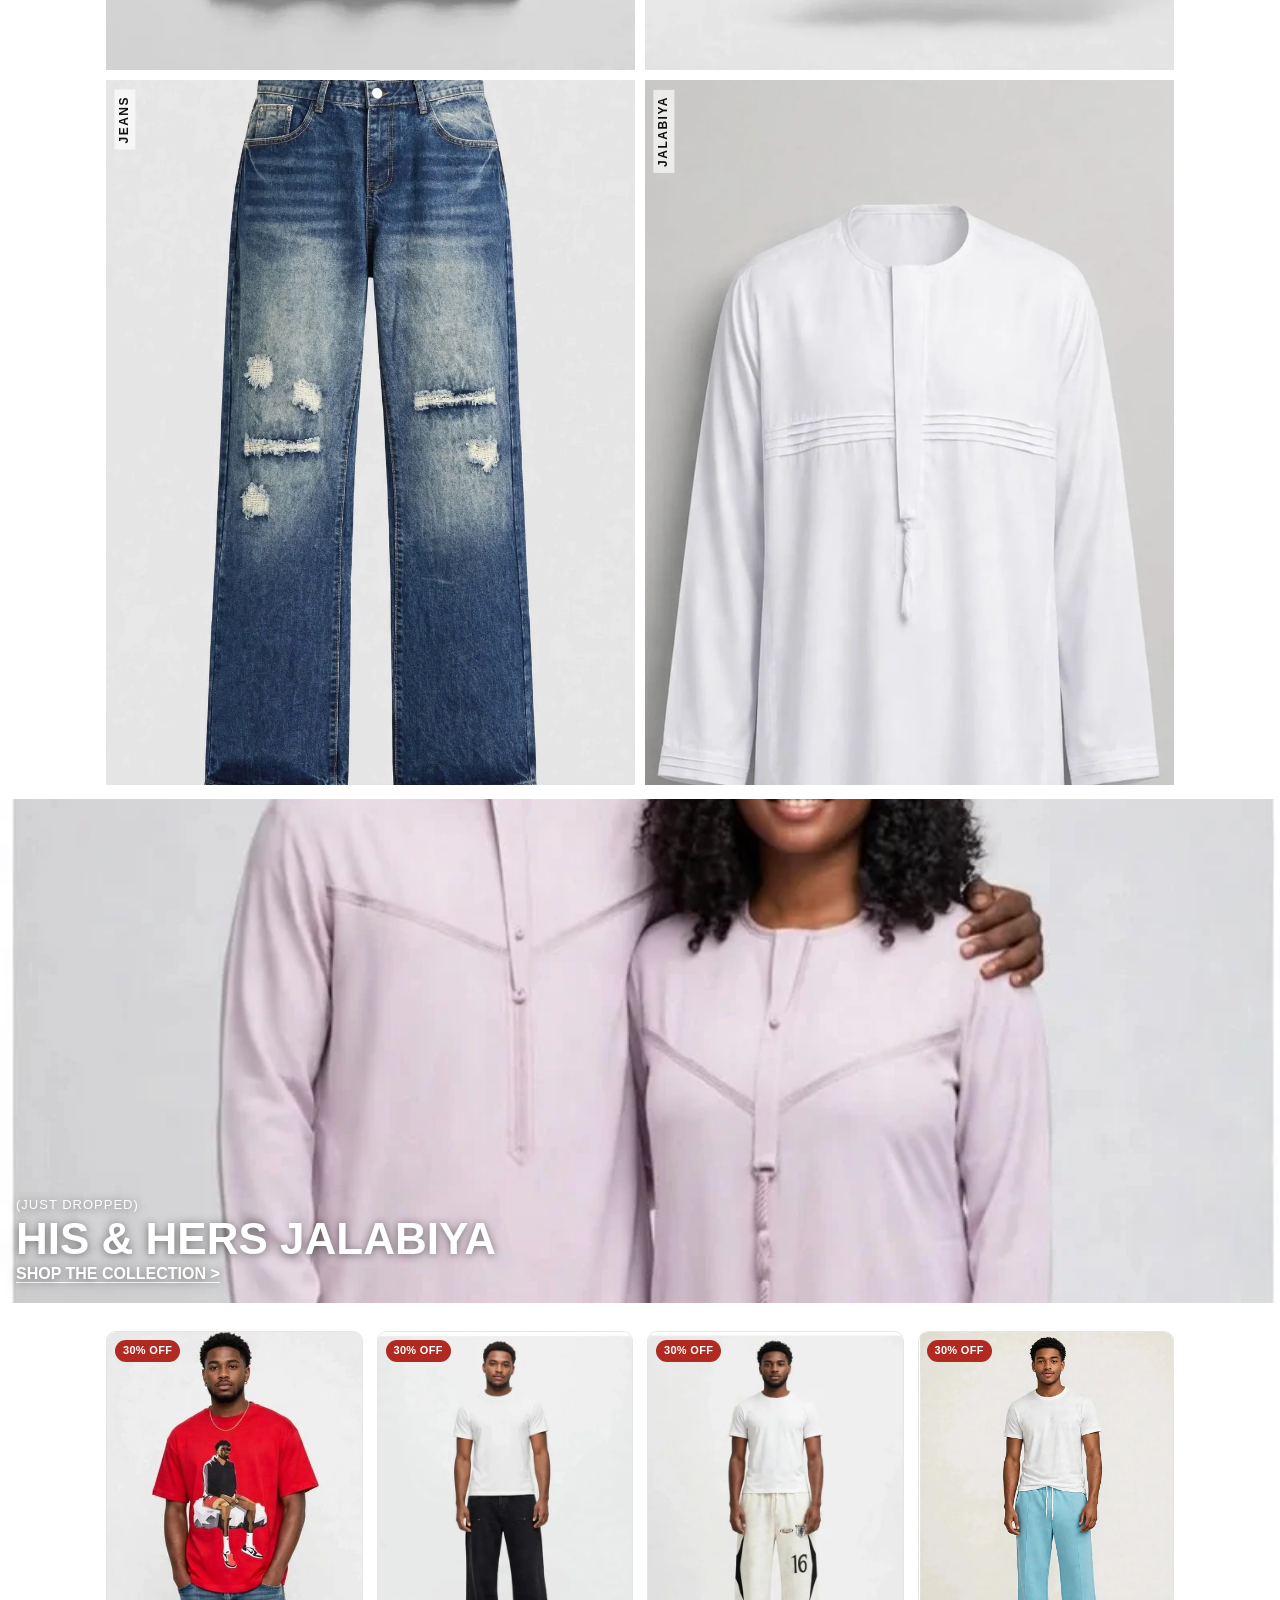
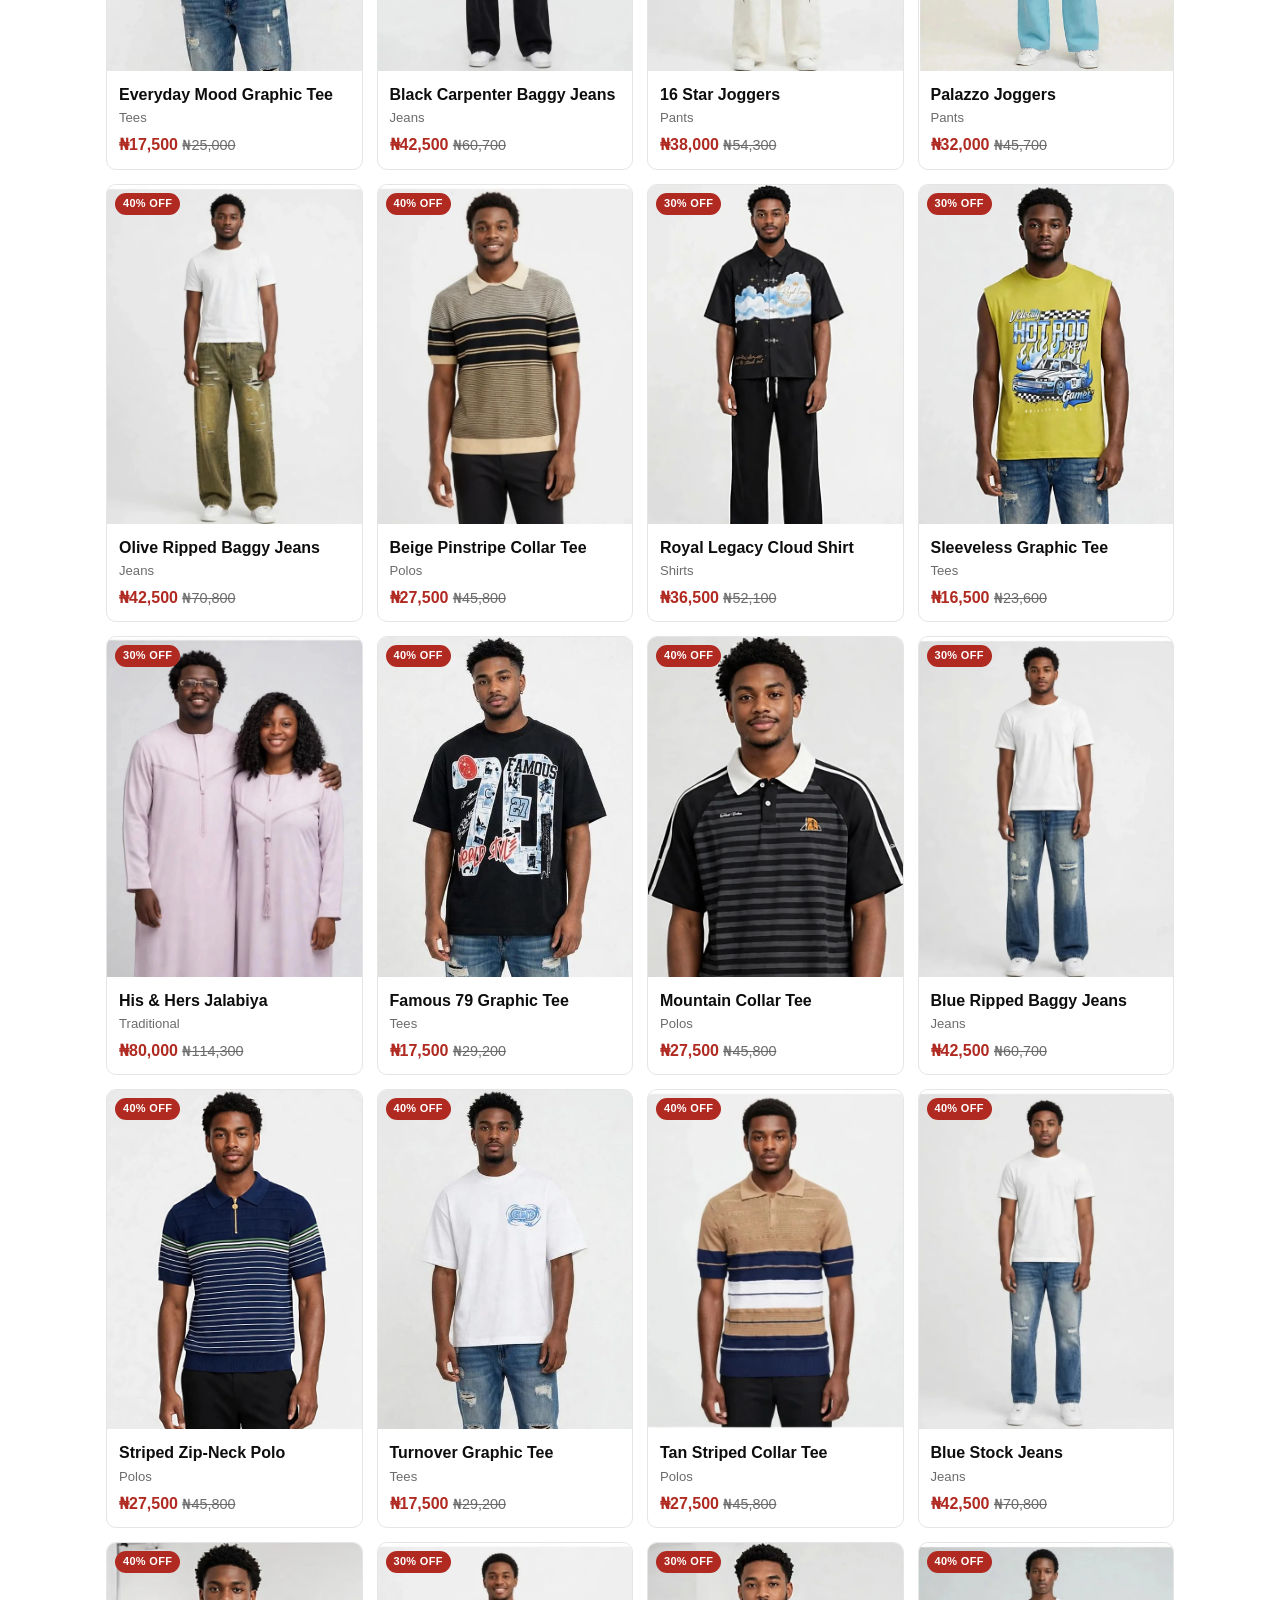
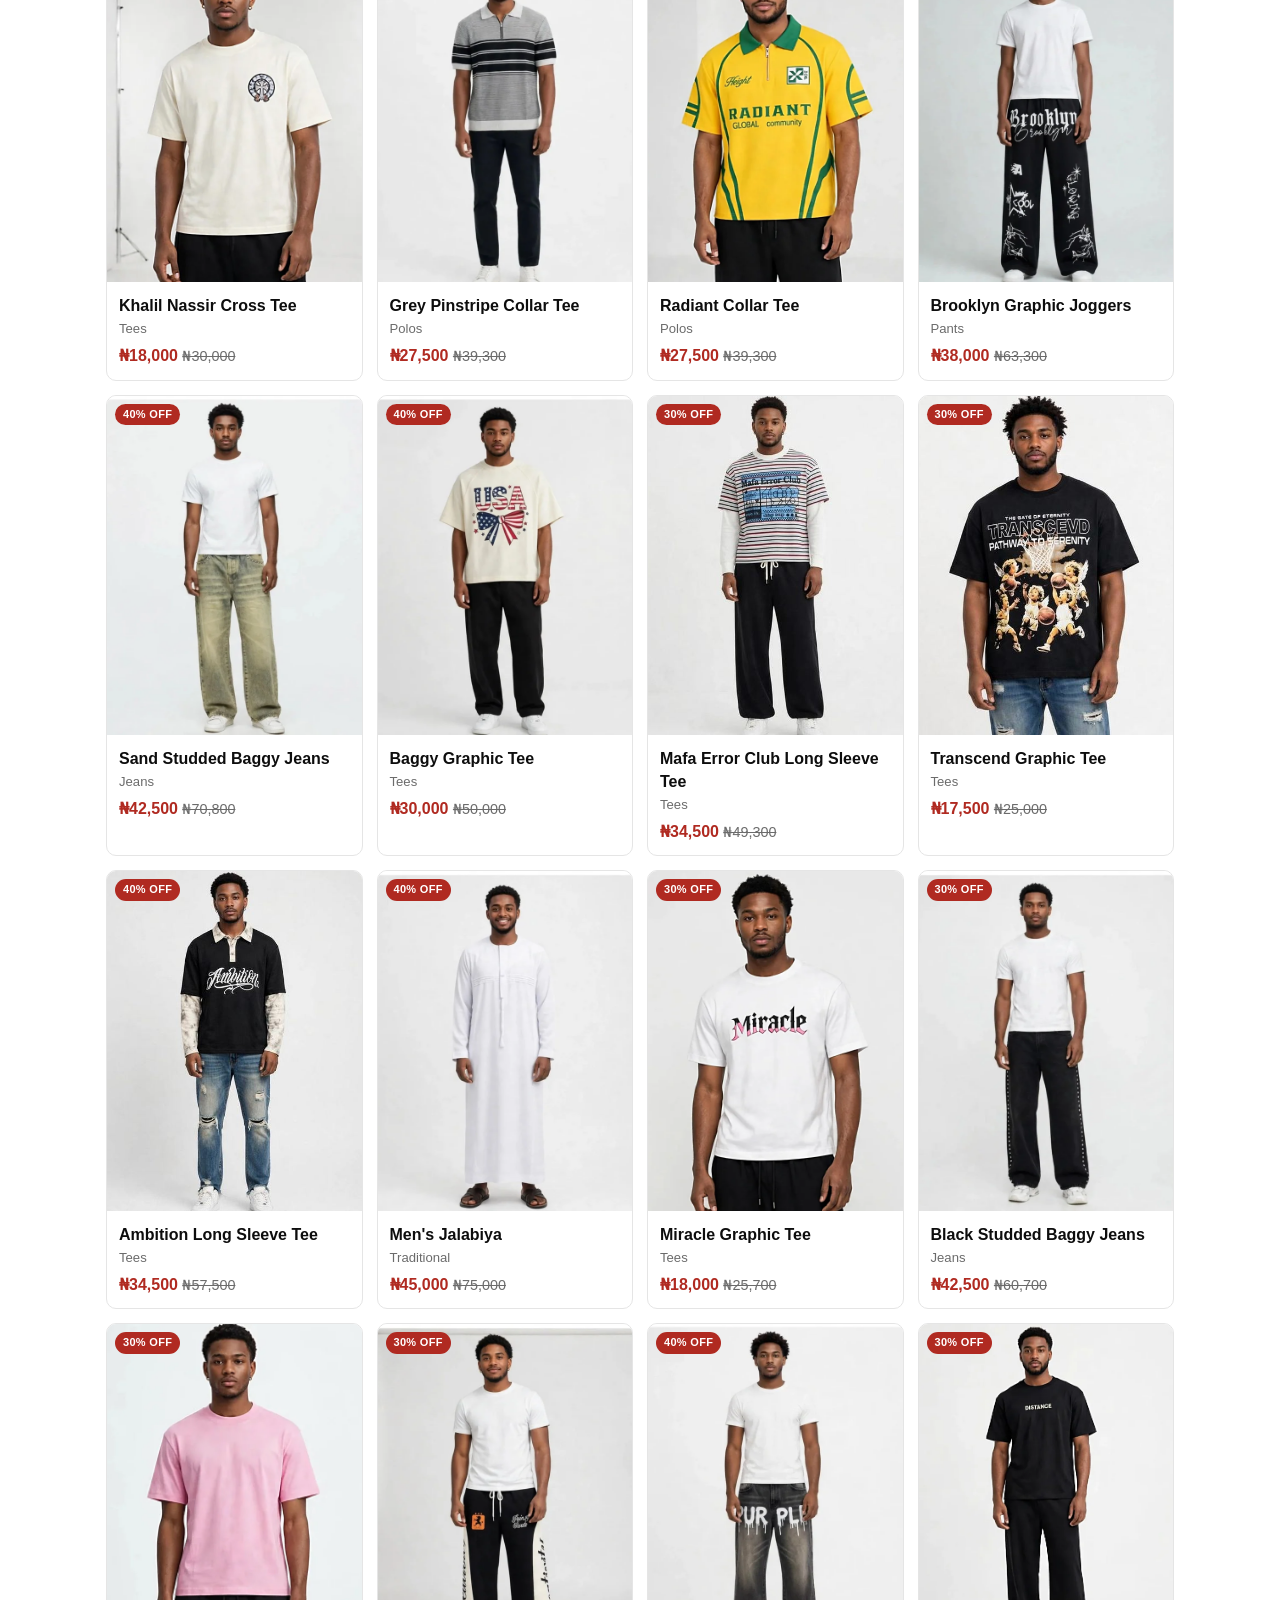
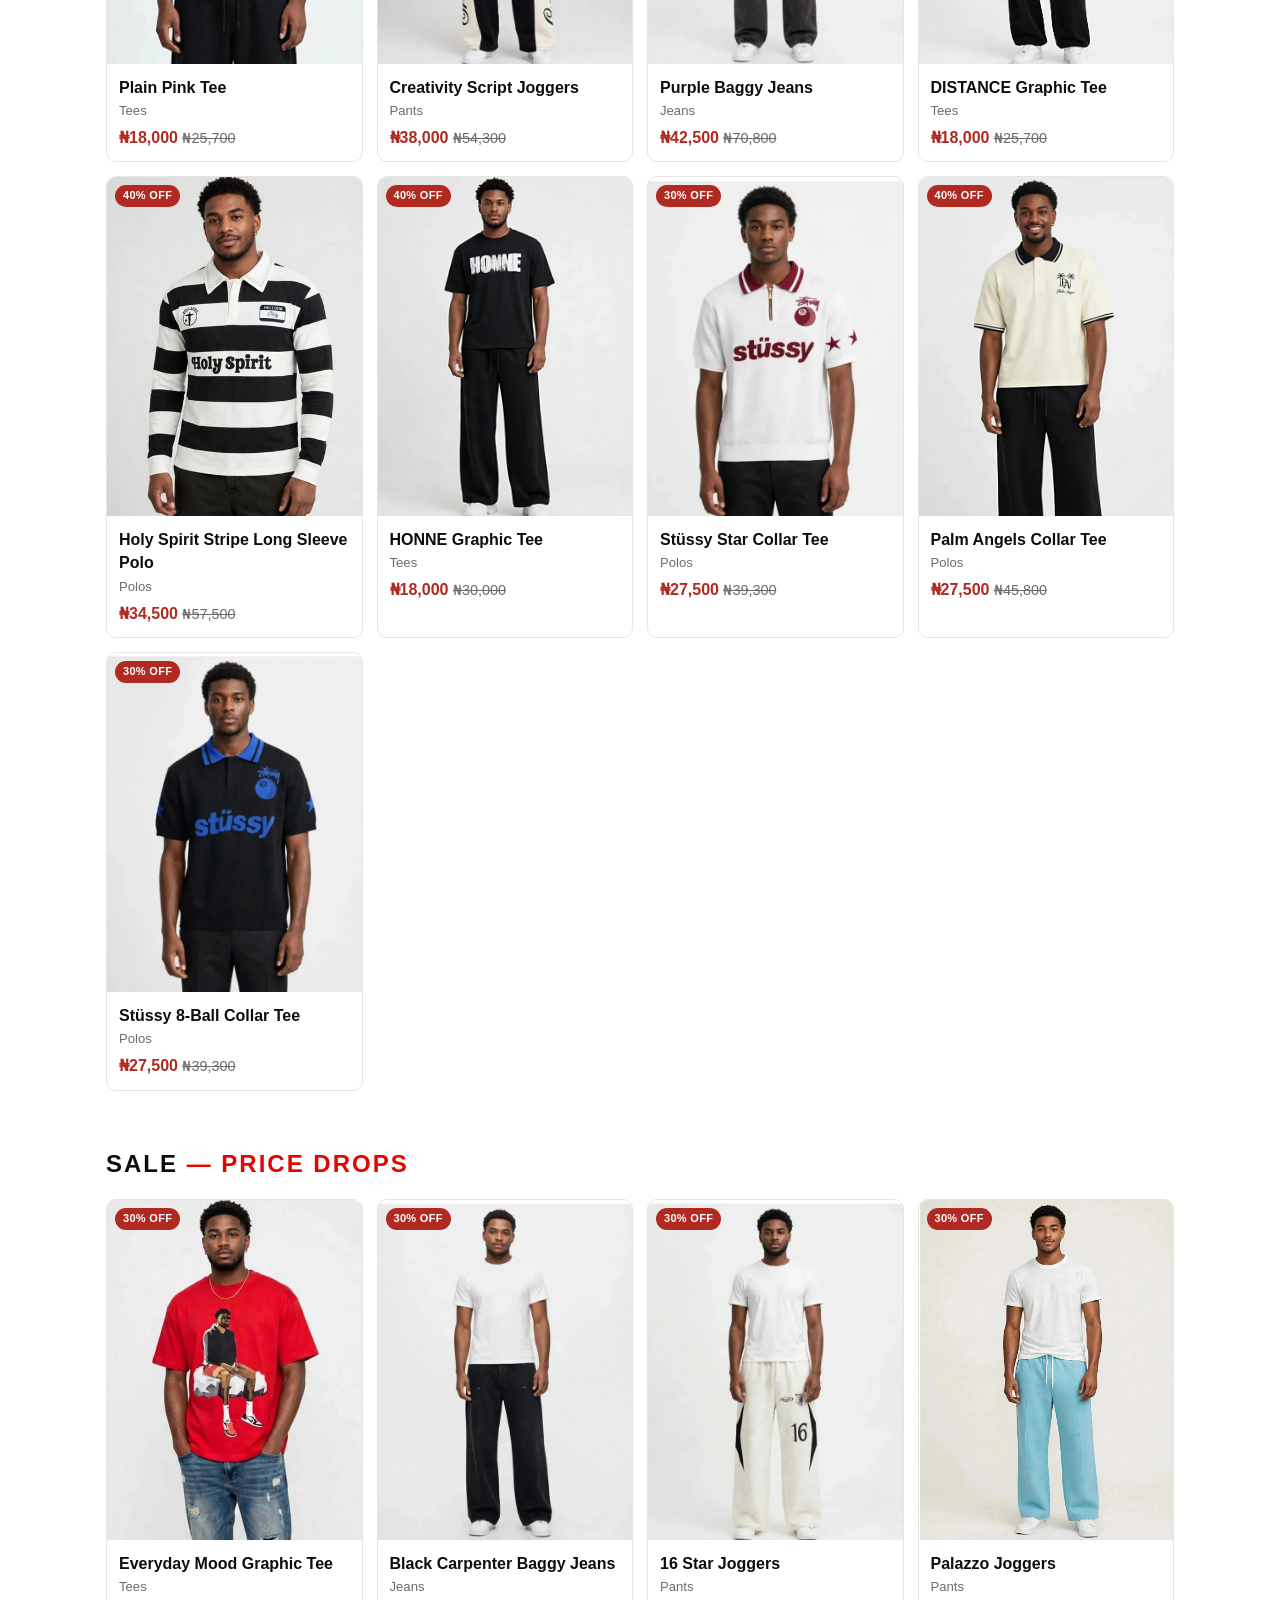
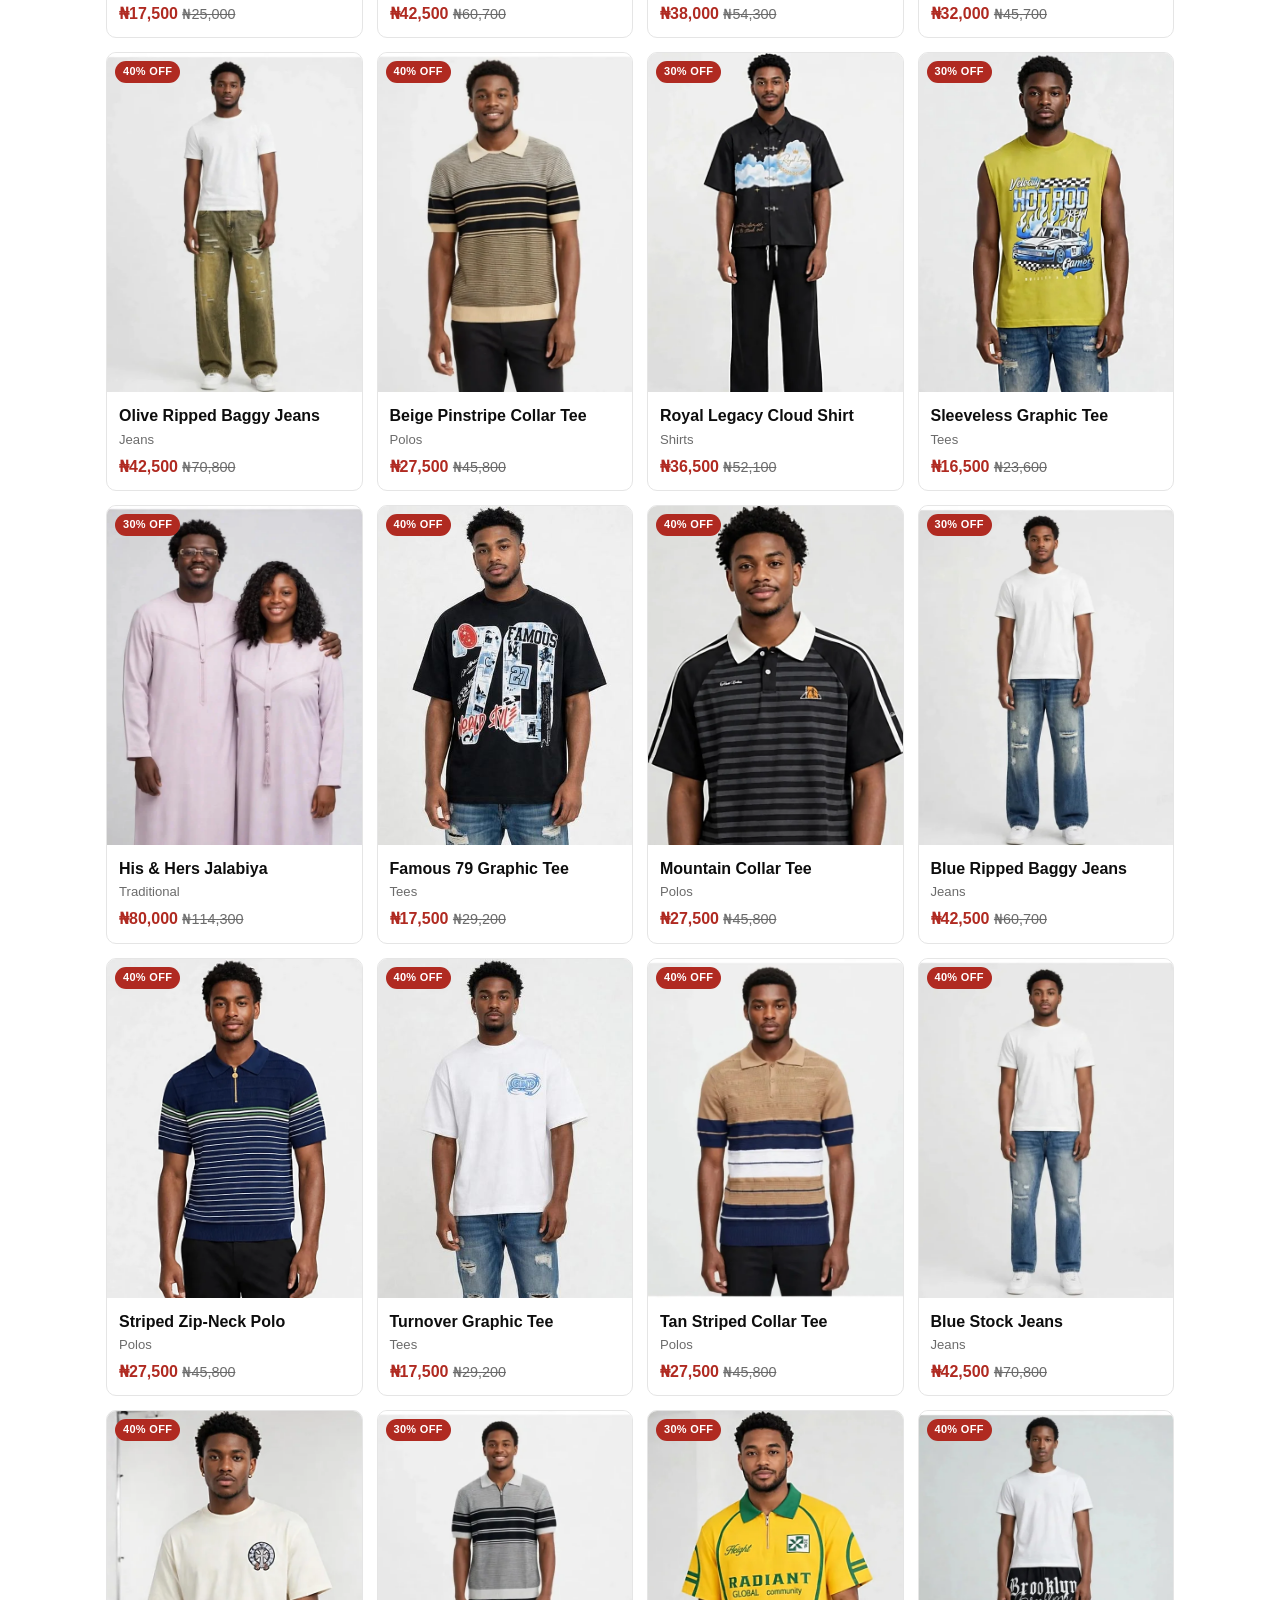
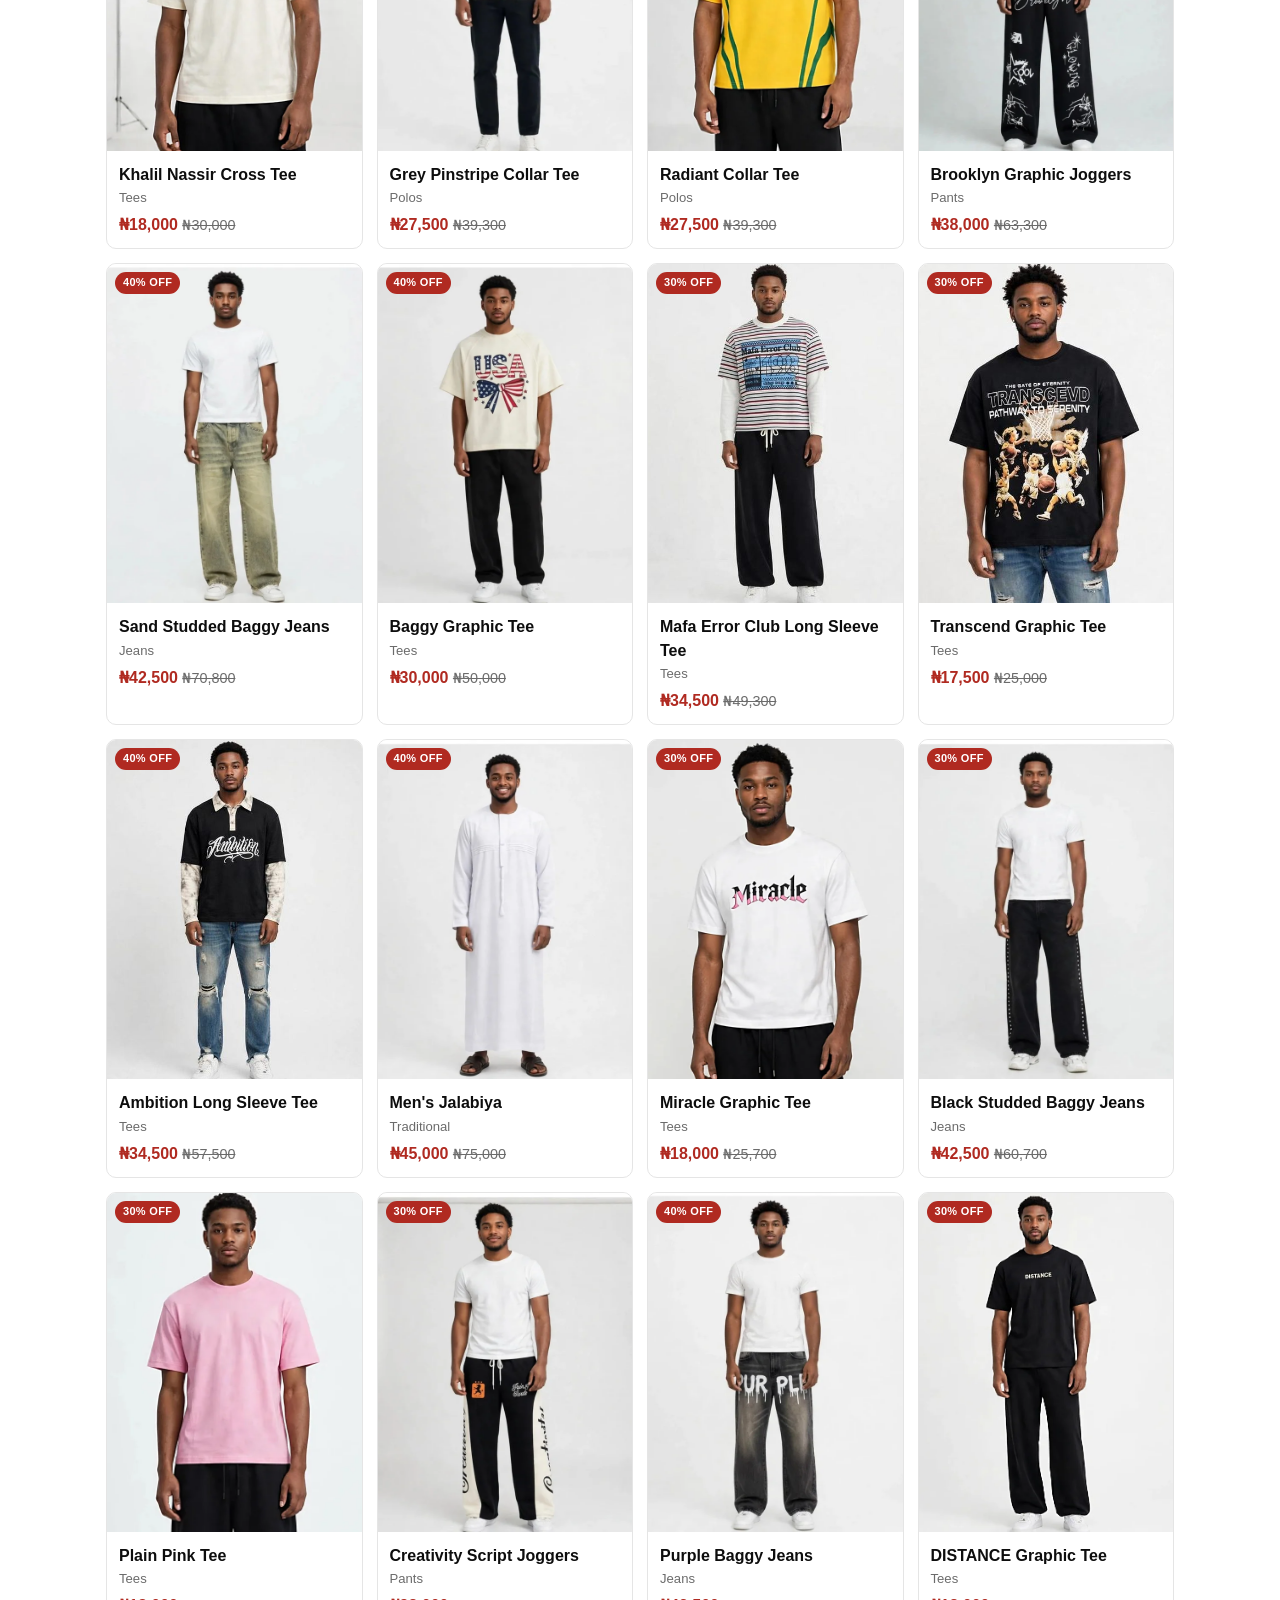
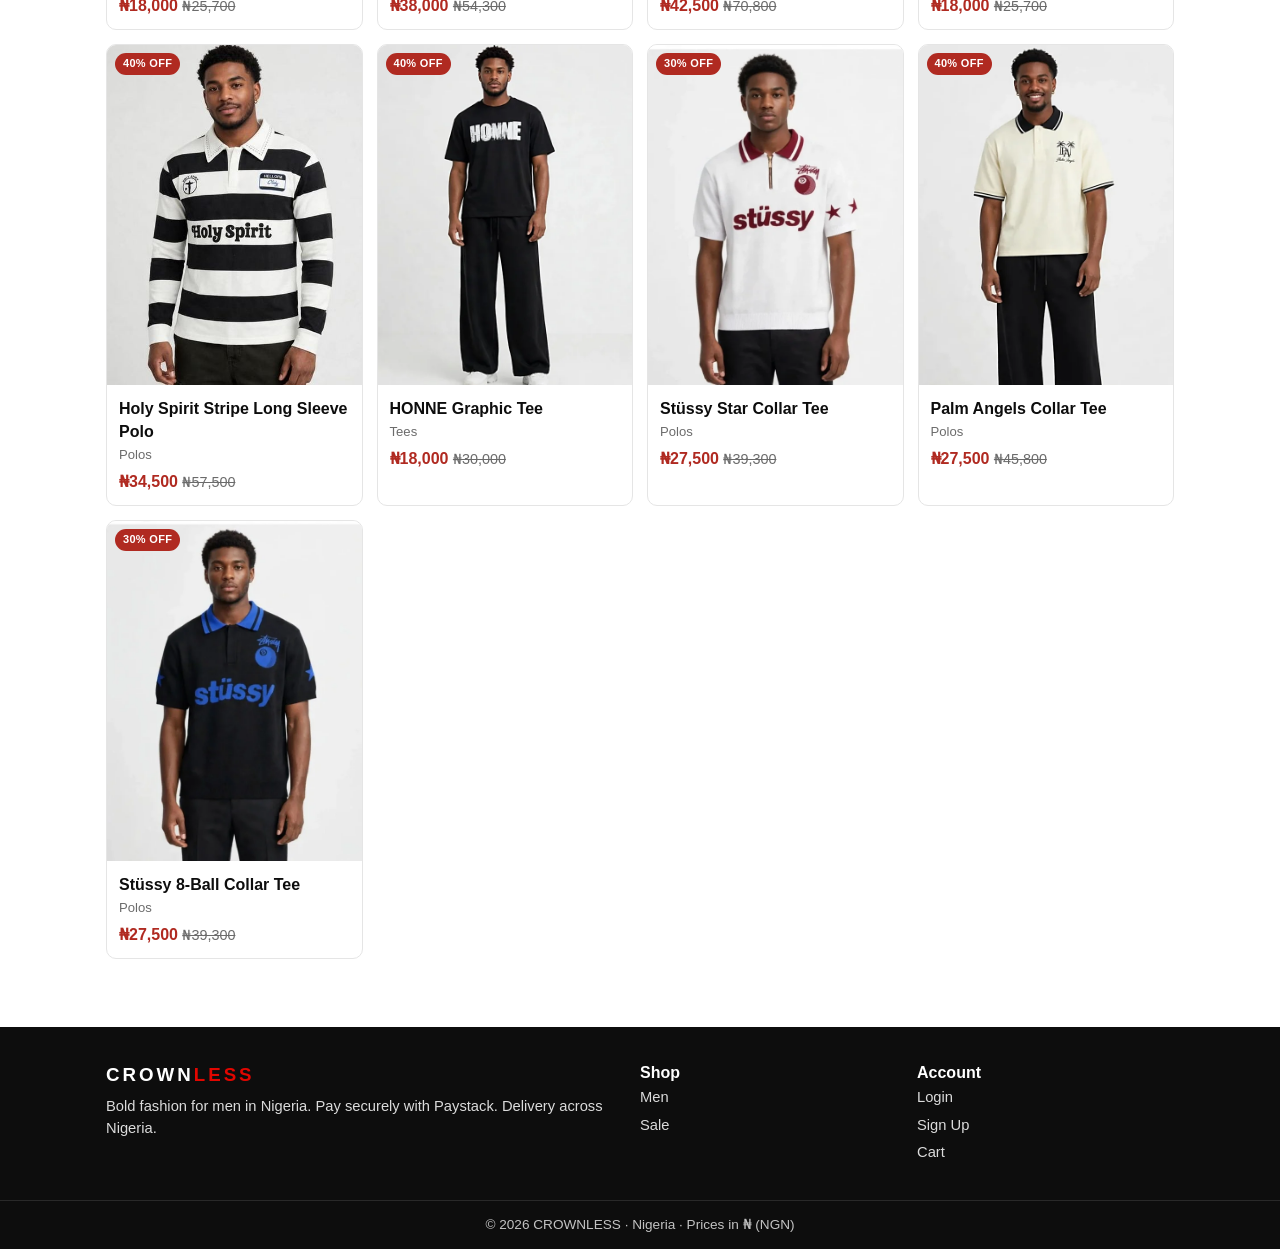
==== commit 2aadf7af: "CROWNLESS: remove homepage hero video (not clear) - sharp hero photo shows instead" ====
--- a/index.html
+++ b/index.html
@@ -141,7 +141,6 @@
 <script src="products13.js"></script>
 <script src="products14.js"></script>
 <script src="app.js"></script>
-<script src="hero-video.js"></script>
 <script src="home-tiles.js"></script>
 <script>
   var currentFilter = "men";
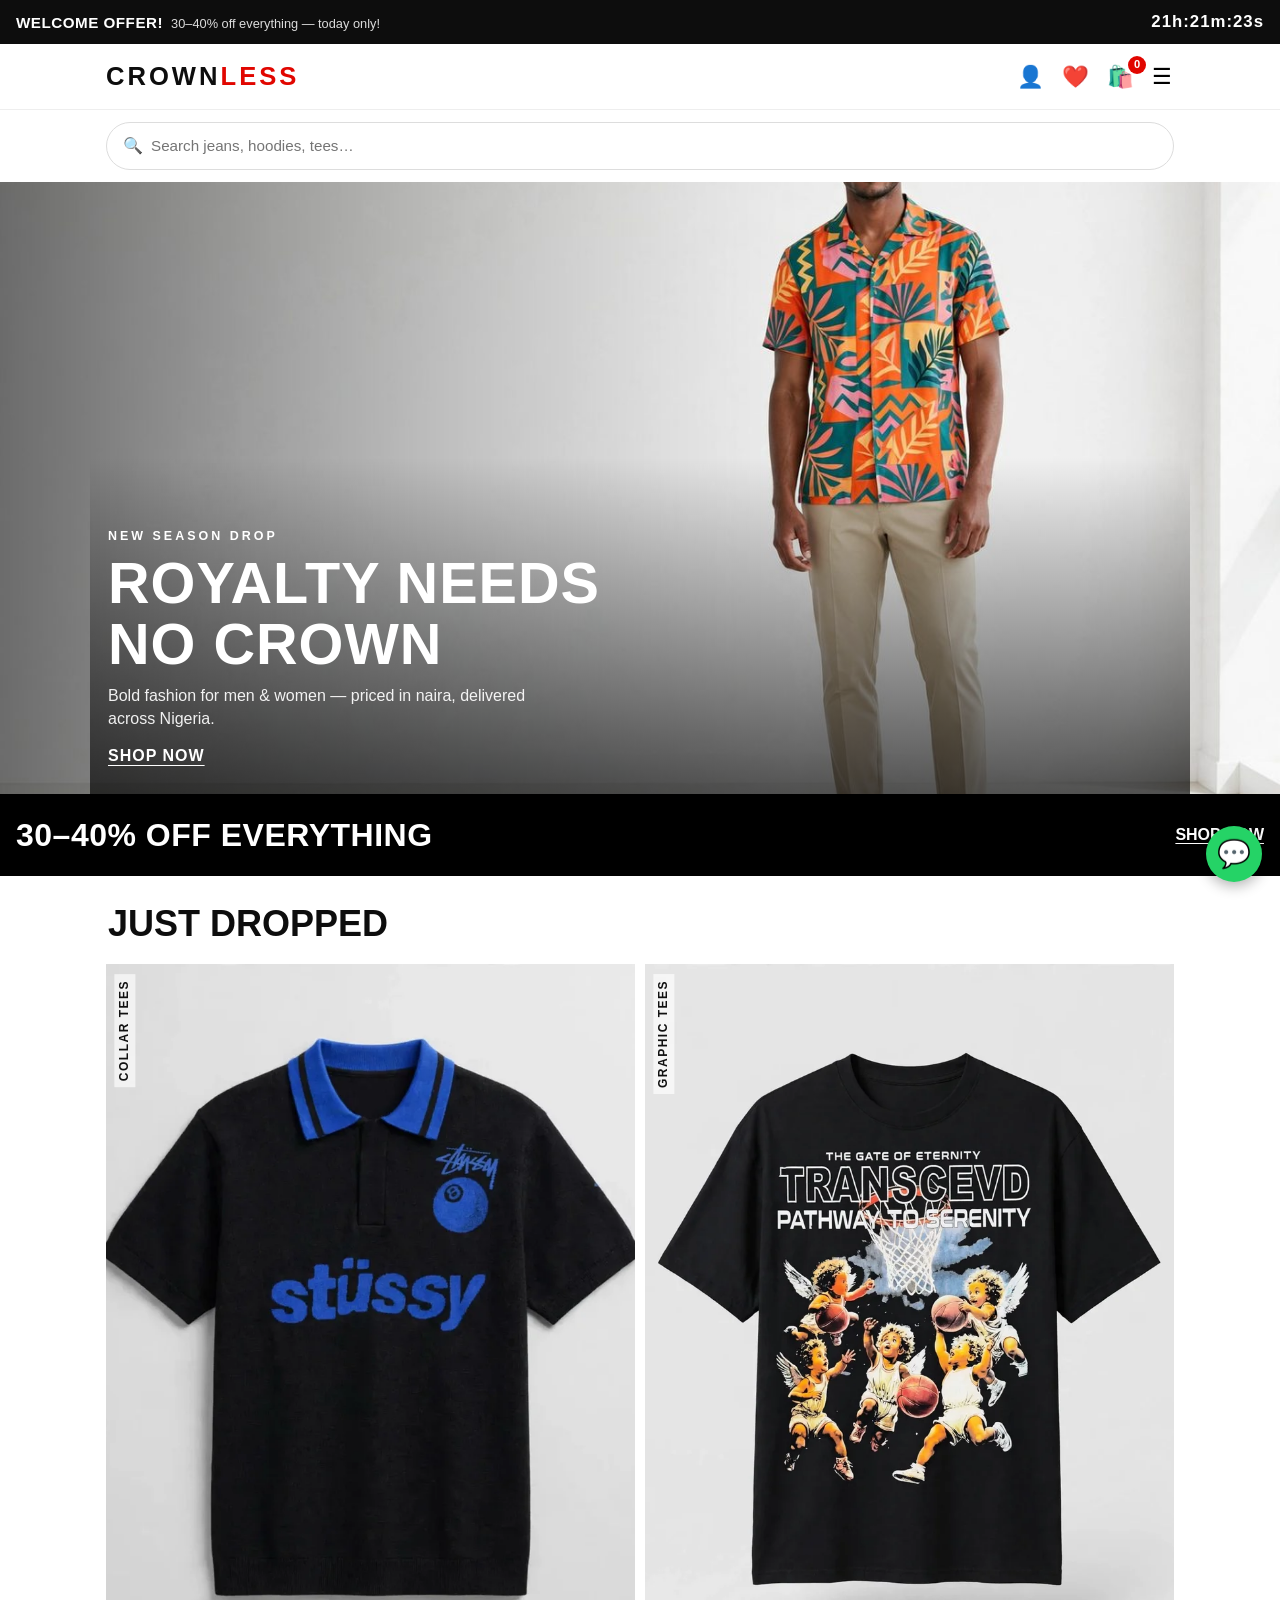
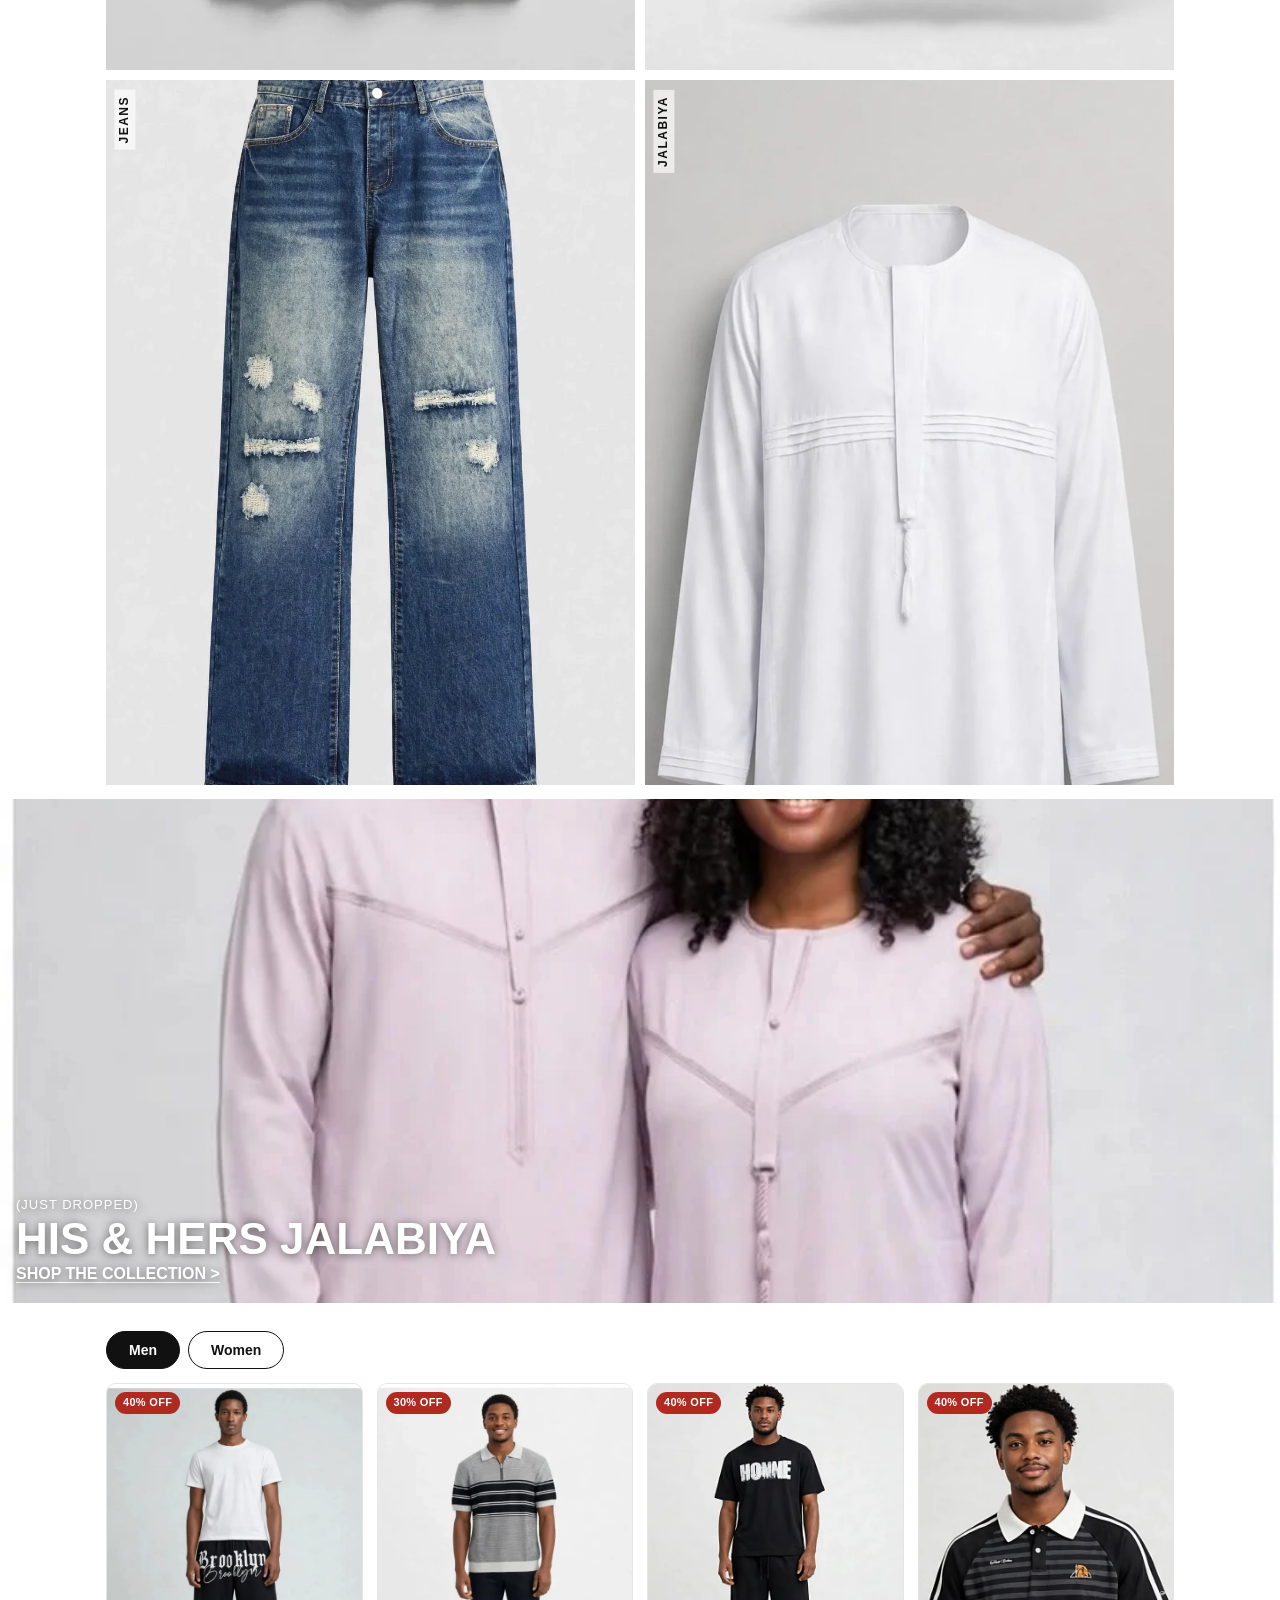
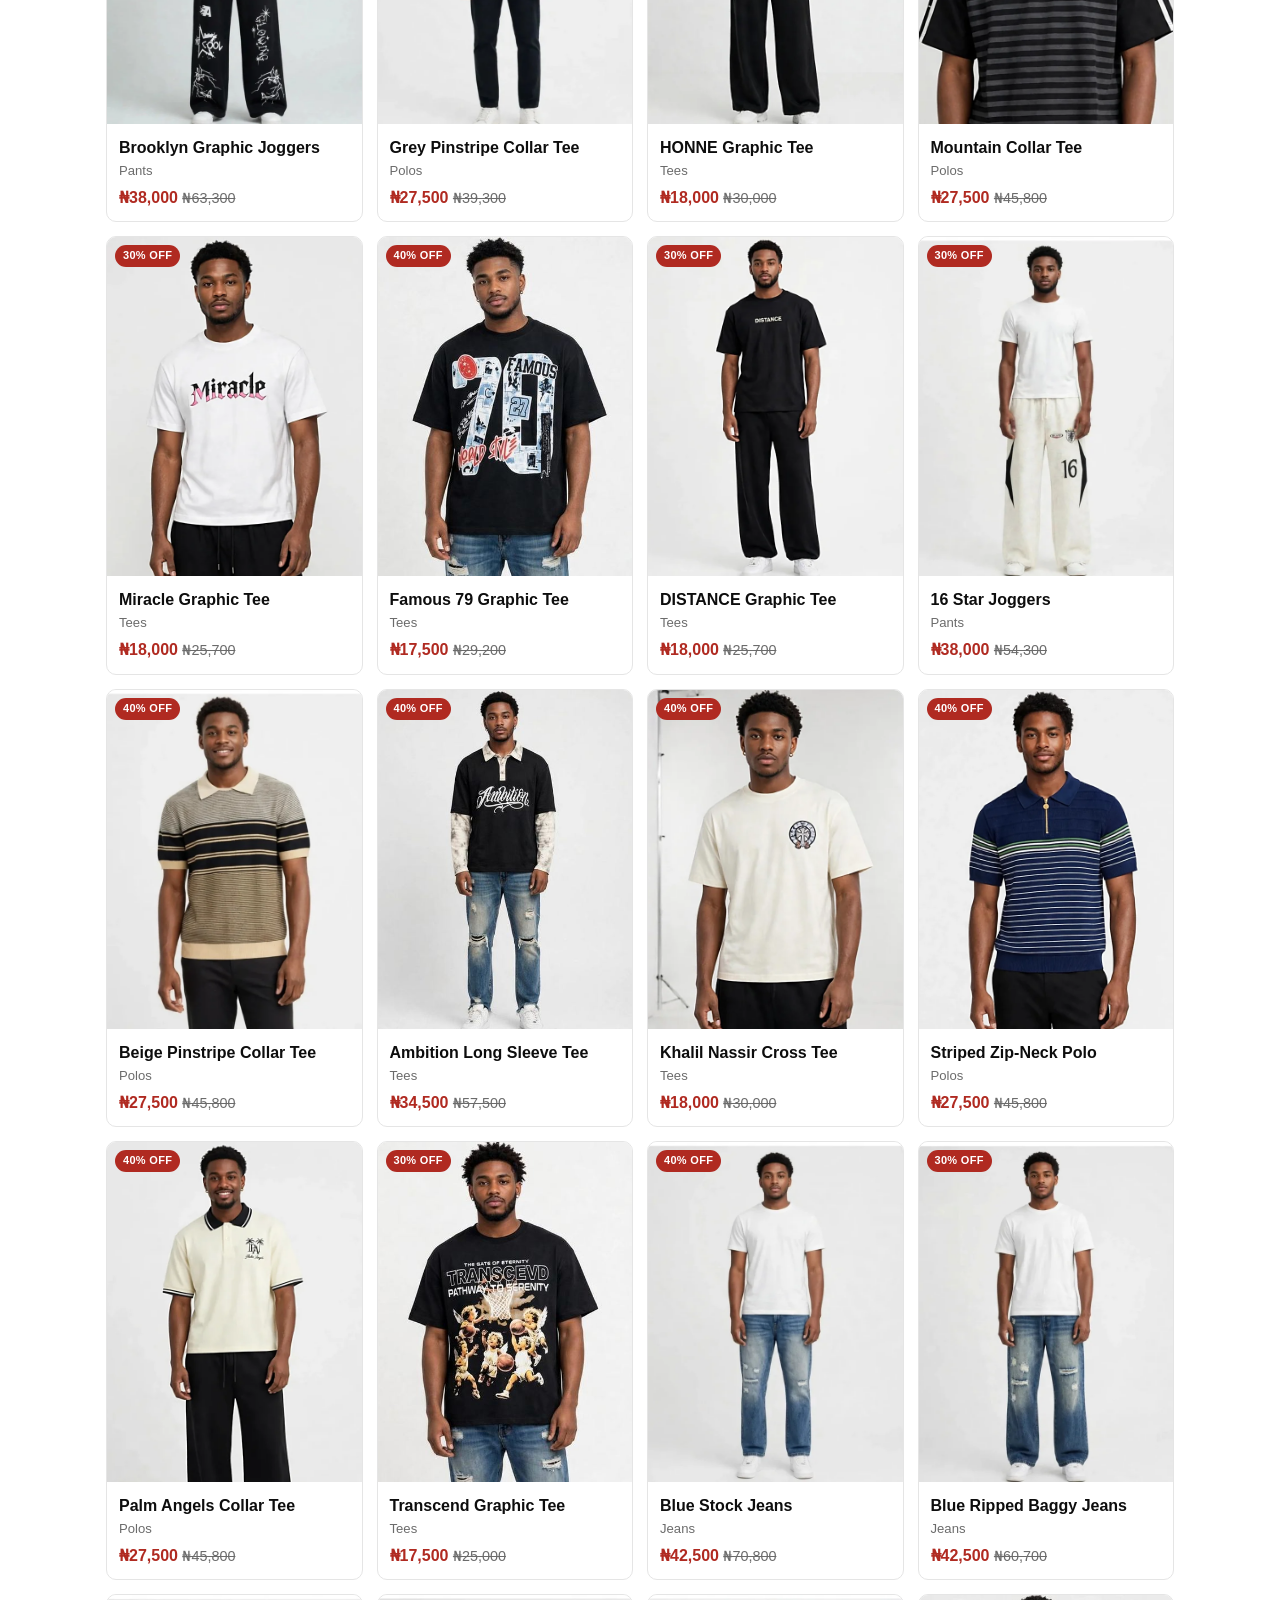
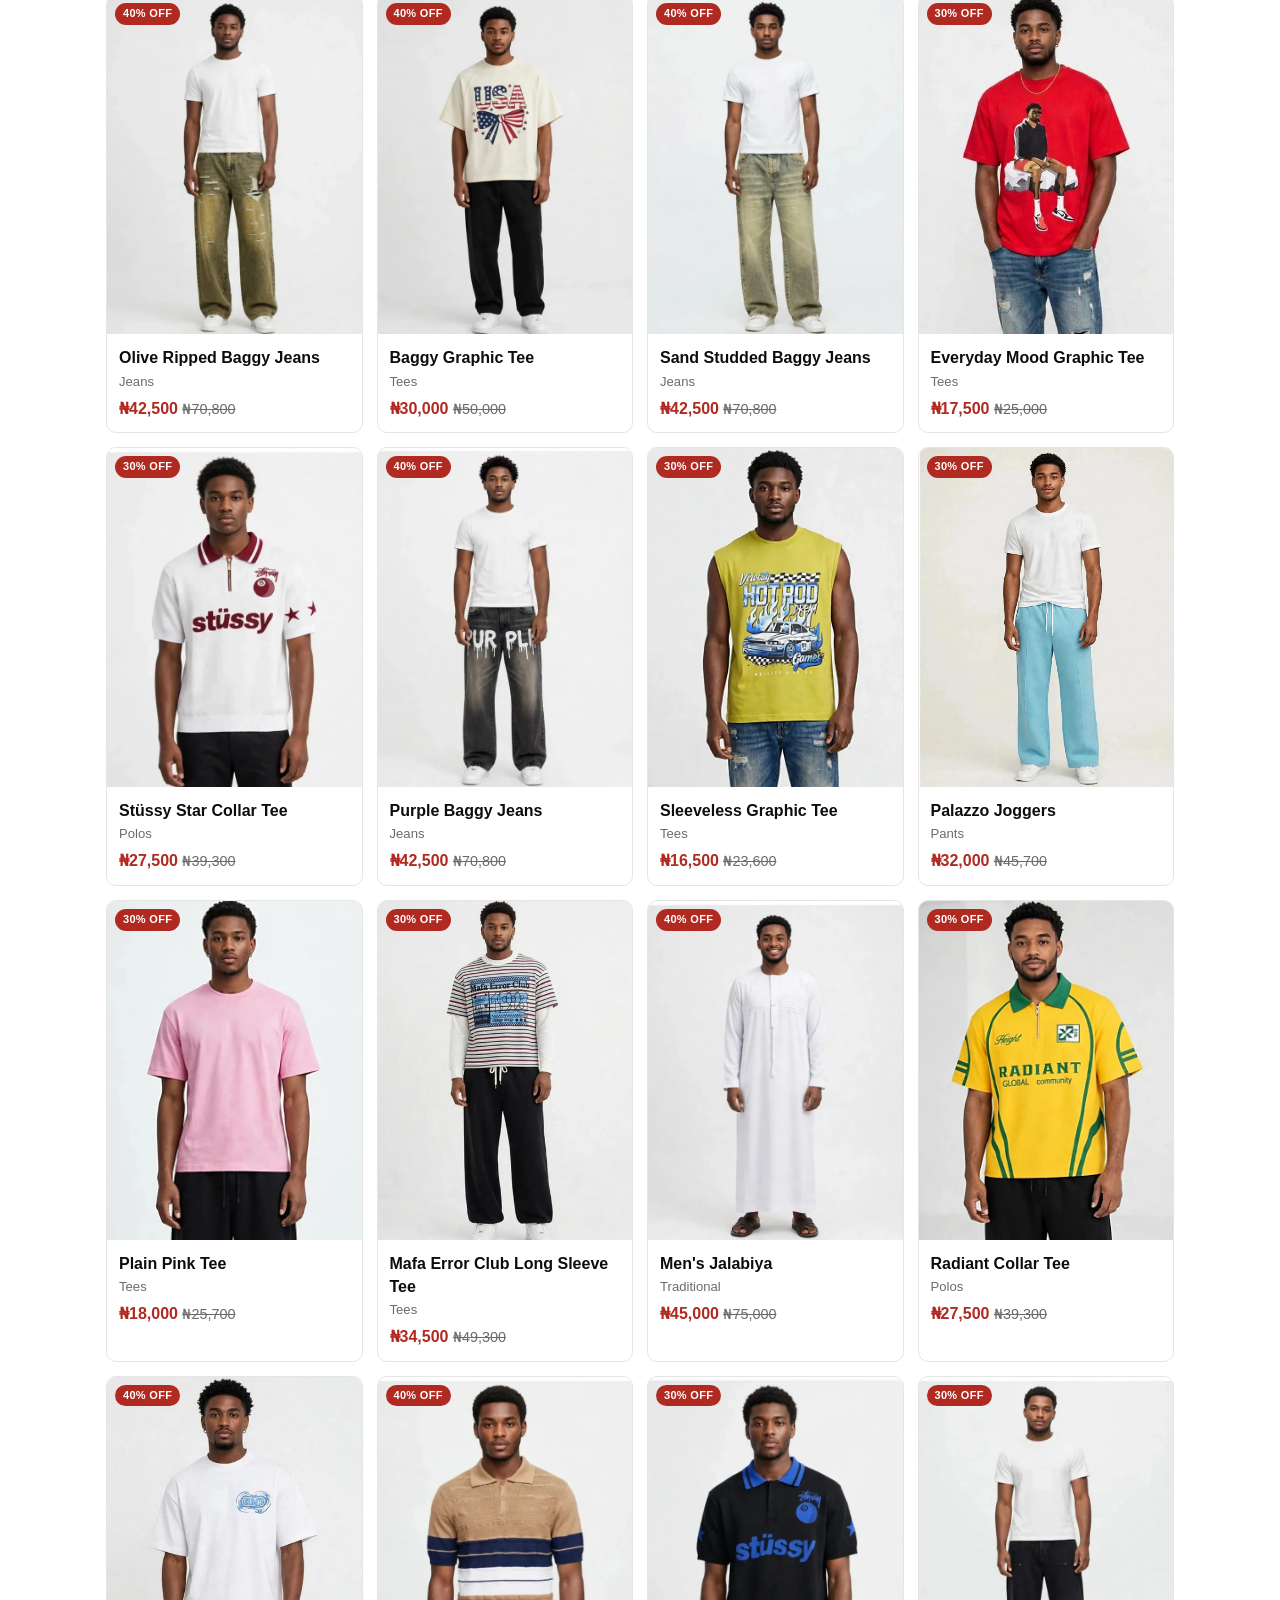
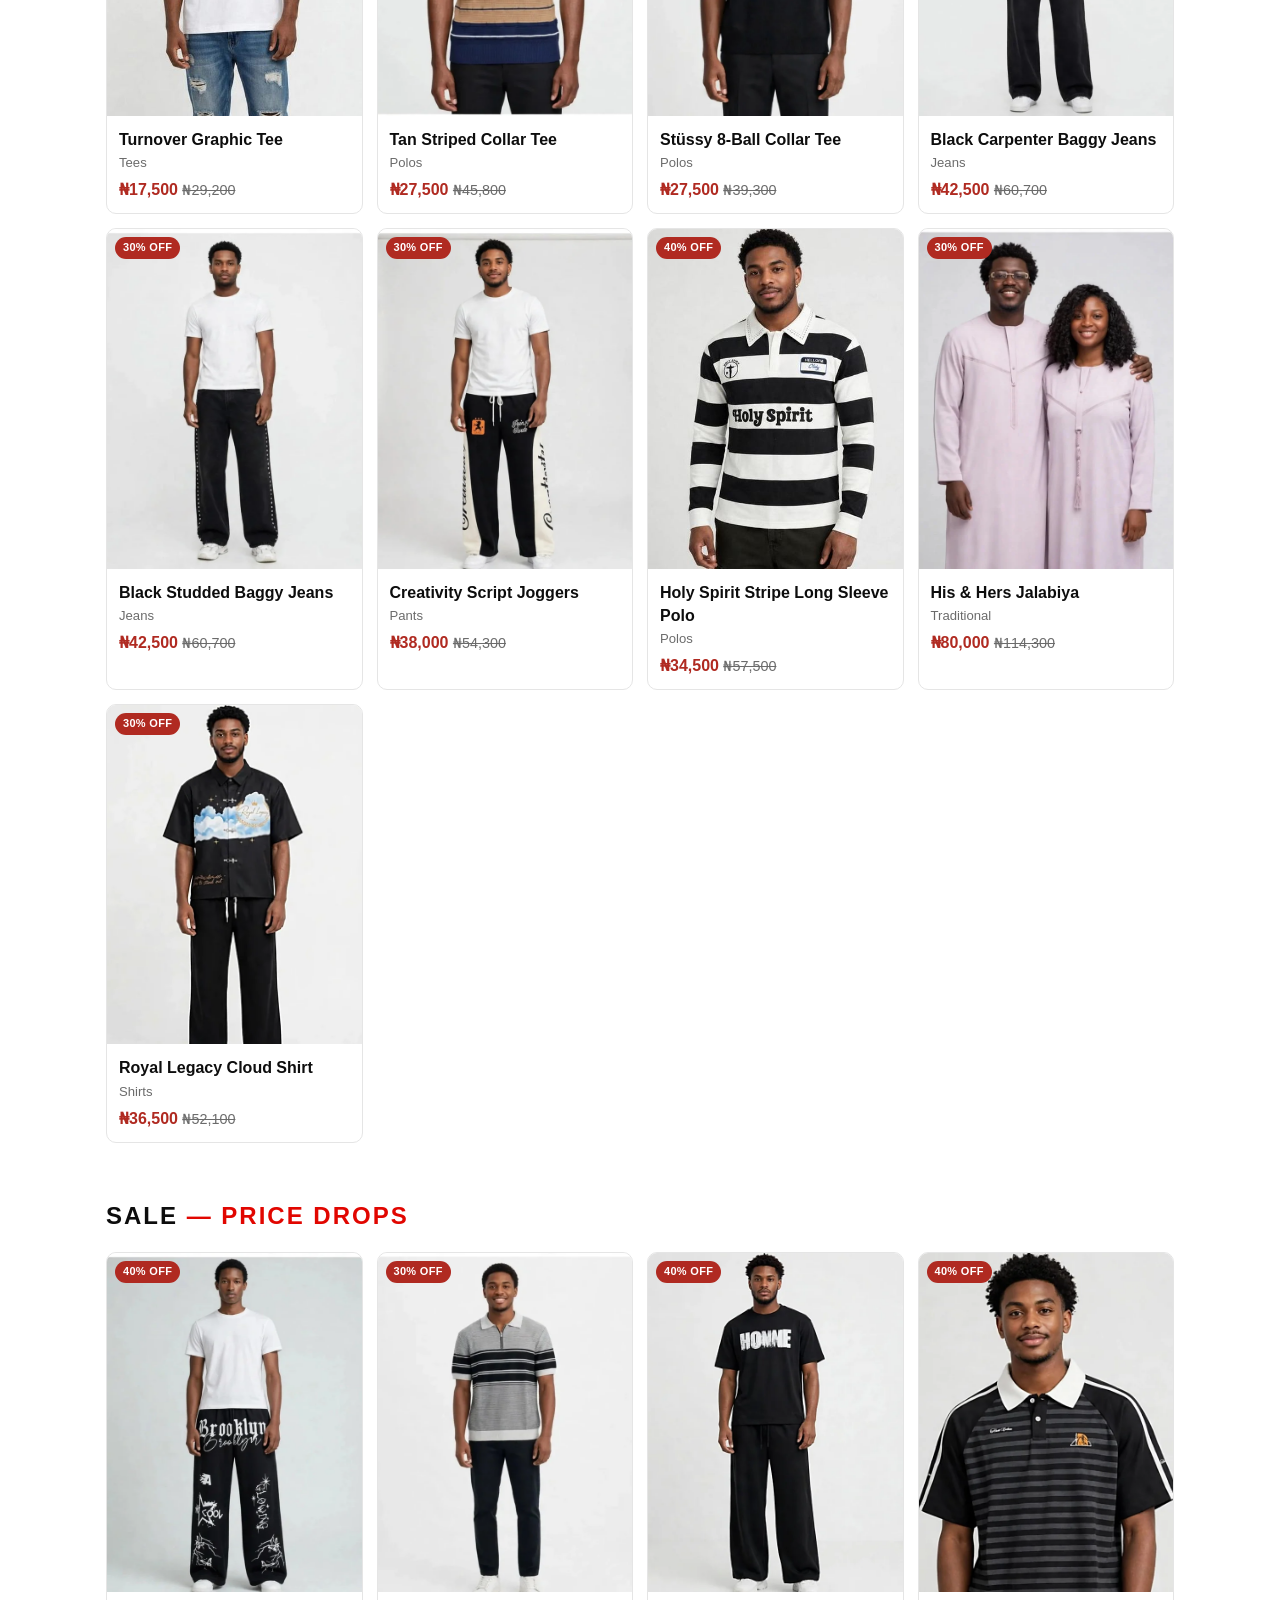
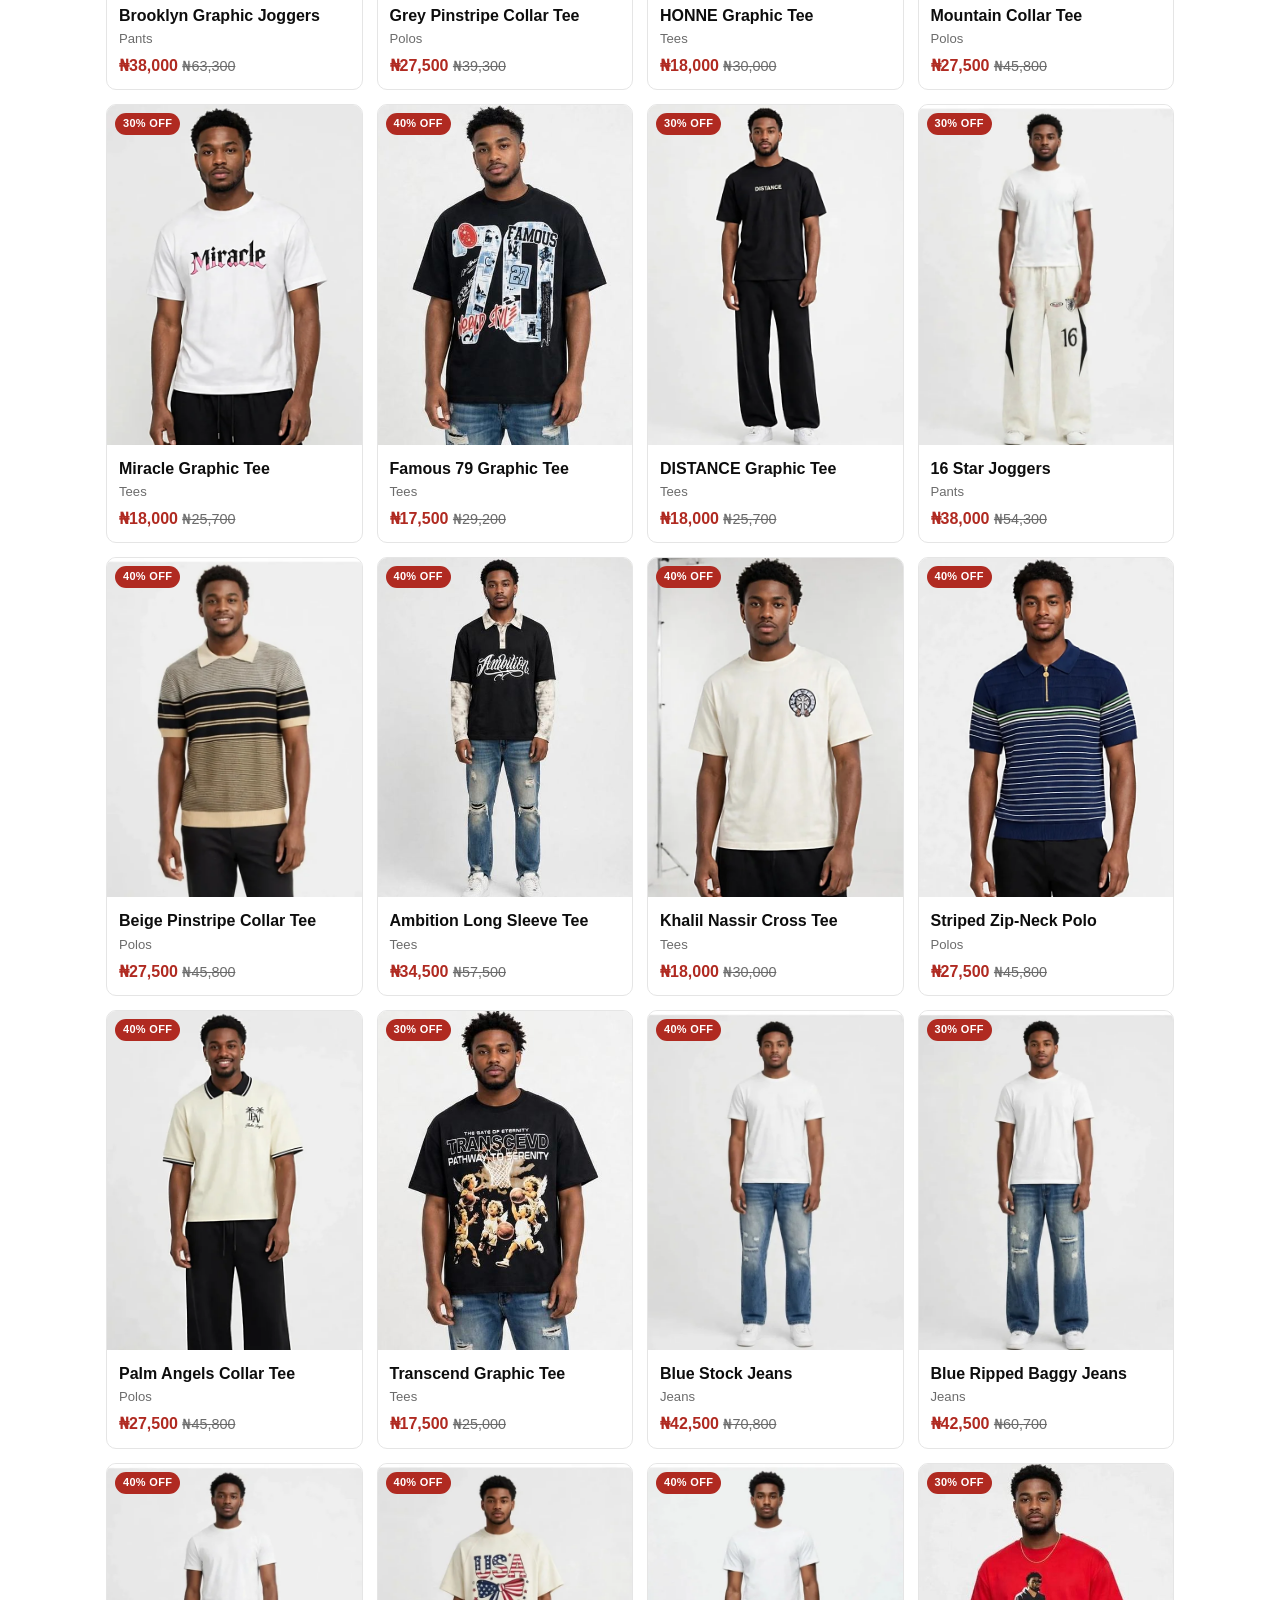
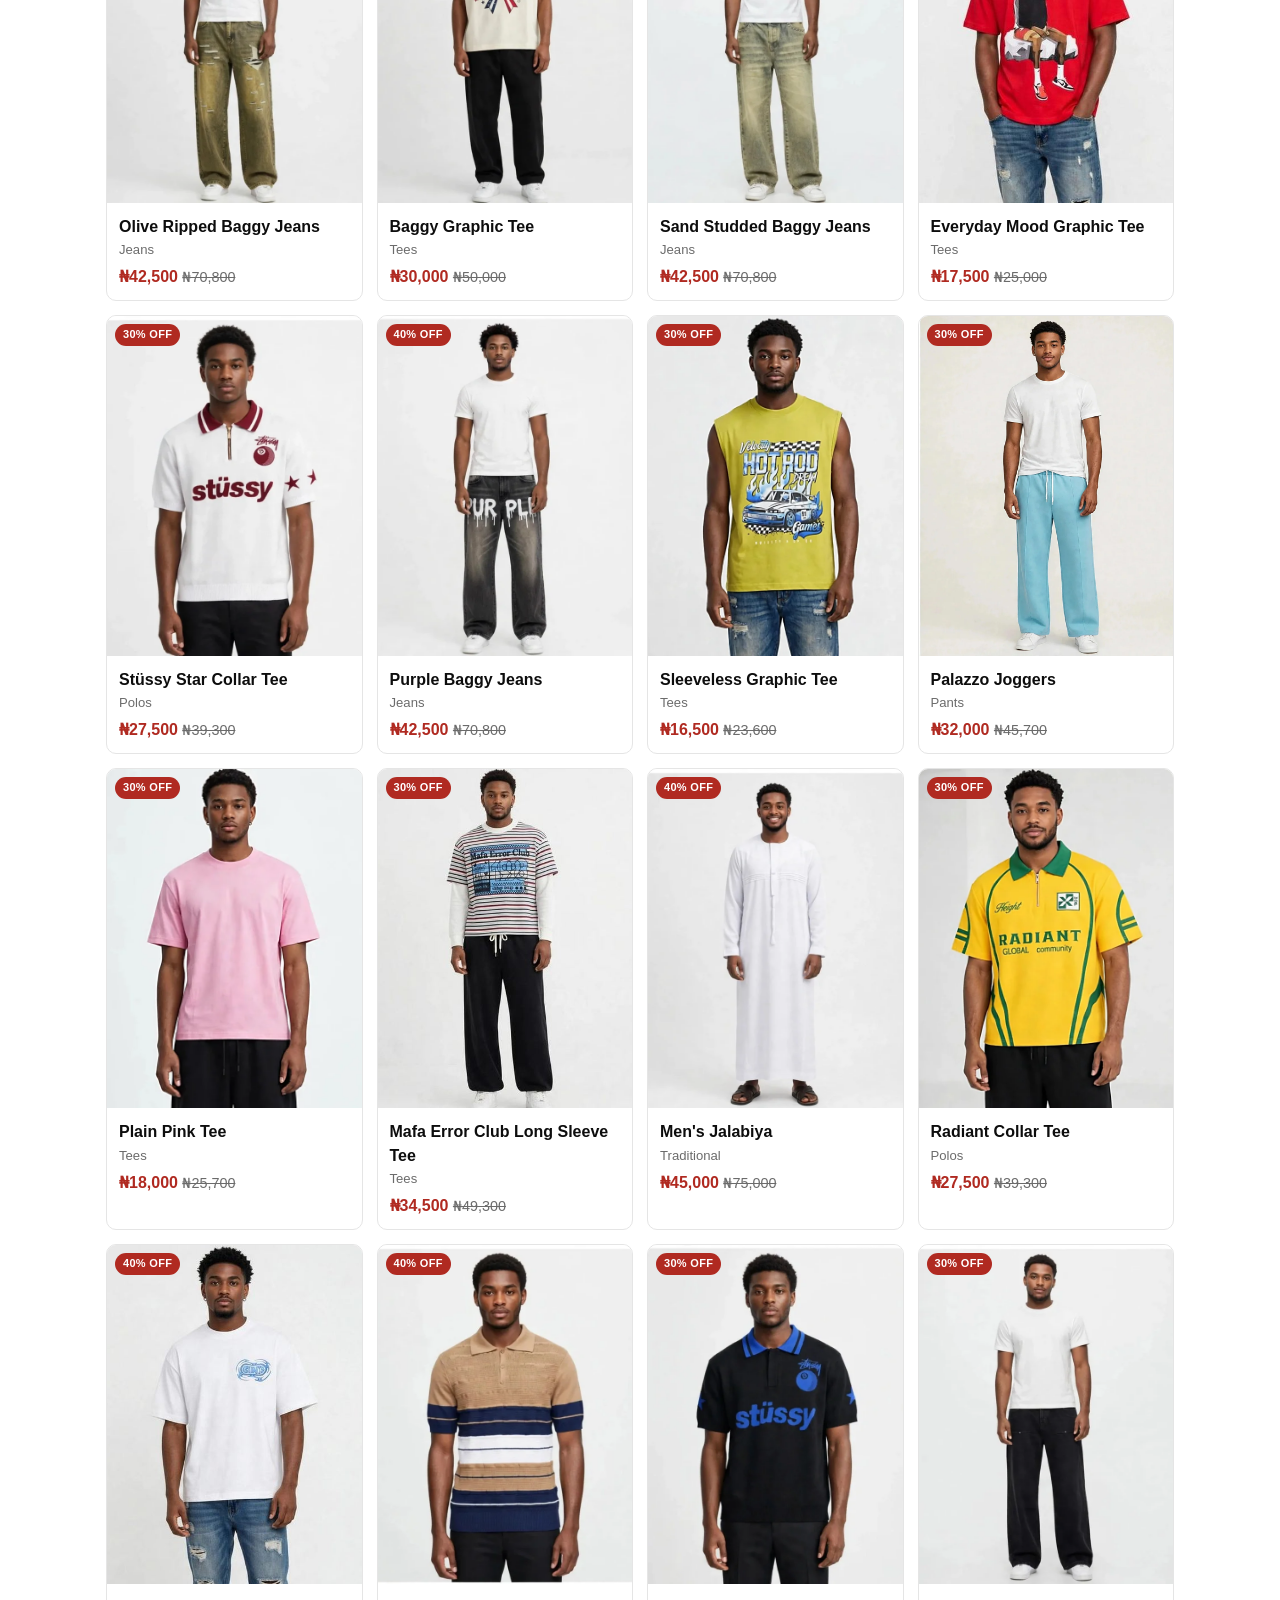
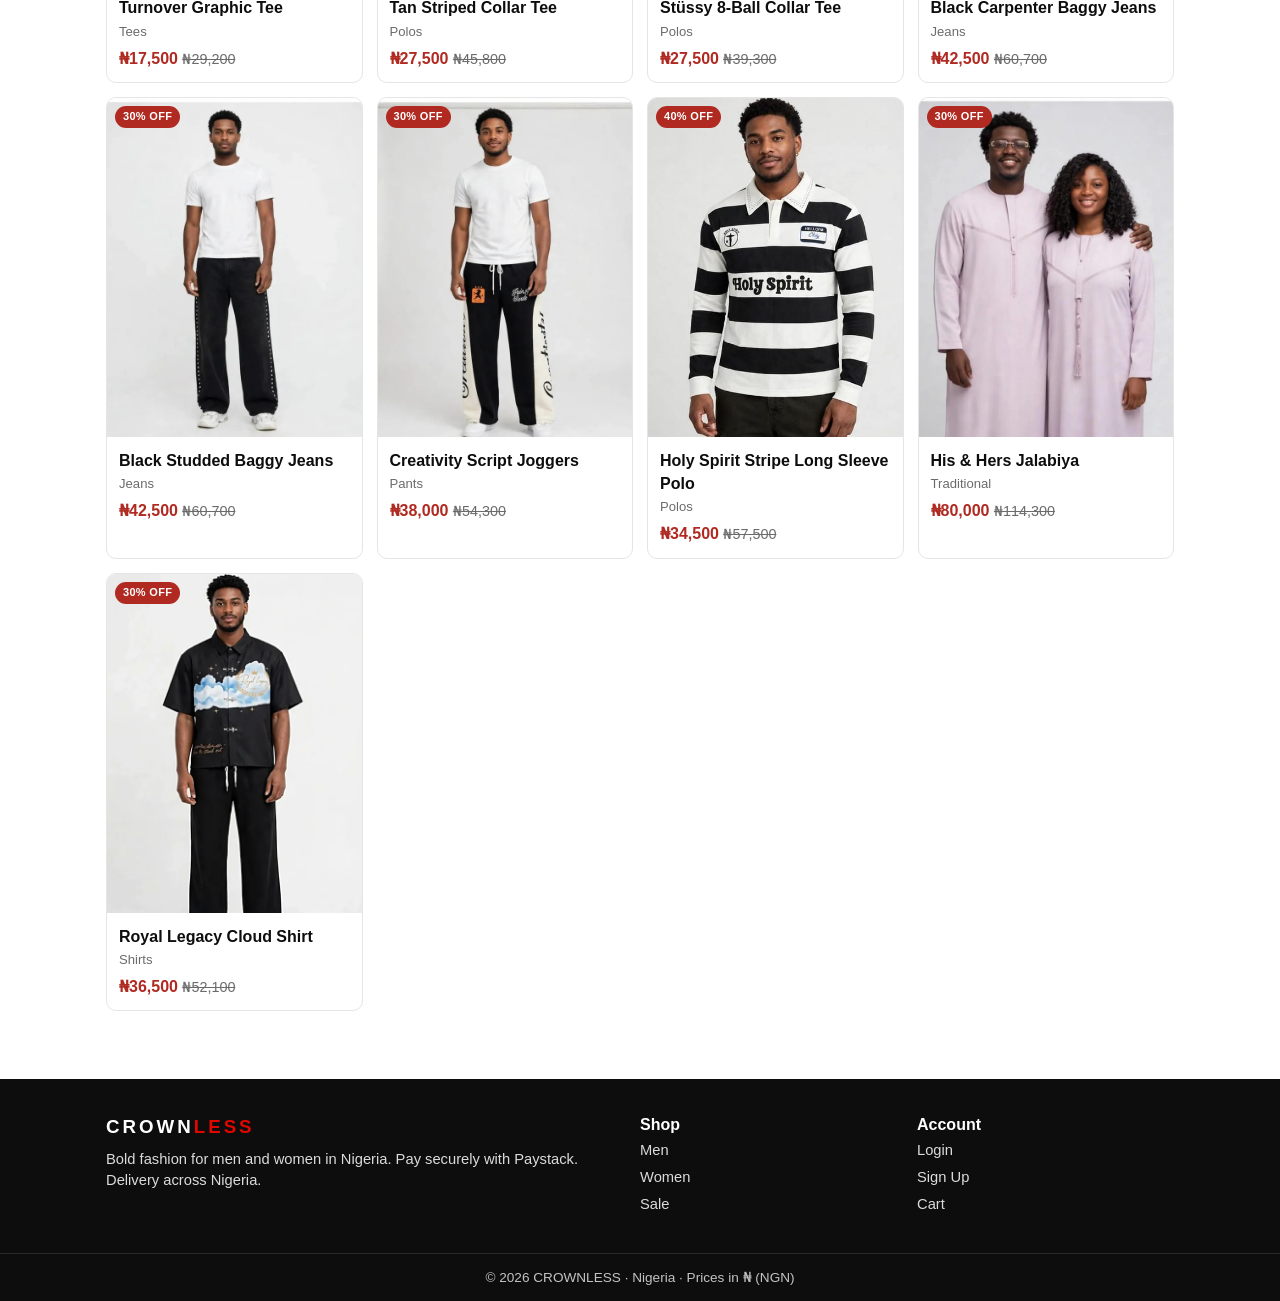
==== commit 6a798b24: "CROWNLESS: add Women section - Men/Women pills, menu+footer links, sale grid follows toggle, men & w" ====
--- a/index.html
+++ b/index.html
@@ -3,7 +3,7 @@
 <head>
 <meta charset="UTF-8">
 <meta name="viewport" content="width=device-width, initial-scale=1.0">
-<title>CROWNLESS — Bold Fashion for Men | Nigeria</title>
+<title>CROWNLESS — Bold Fashion for Men & Women | Nigeria</title>
 <link rel="stylesheet" href="styles.css?v=15">
 </head>
 <body>
@@ -25,6 +25,7 @@
   </div>
   <nav class="menu-panel" id="menuPanel">
     <a href="#shop" data-filter-link="men">Men</a>
+      <a href="#shop" data-filter-link="women">Women</a>
     <a href="#sale">Sale</a>
     <a href="login.html">Login</a>
     <a href="signup.html">Sign Up</a>
@@ -58,13 +59,16 @@
 a.drop-strip { text-decoration:none; }
 .off-pill { position:absolute; top:8px; left:8px; background:#b02a21; color:#fff; font-size:11px; font-weight:700; padding:3px 8px; border-radius:999px; letter-spacing:.3px; }
 .card-price.on-sale { color:#b02a21; }
+.gender-pills { display:flex; gap:8px; margin:0 0 14px; }
+.gender-pills button { border:1px solid #111; background:#fff; color:#111; font-size:14px; font-weight:600; padding:8px 22px; border-radius:999px; cursor:pointer; }
+.gender-pills button.selected { background:#111; color:#fff; }
 </style>
 <section class="hero-photo">
   <img id="heroImg" src="[data-uri]" alt="CROWNLESS new season menswear">
   <div class="hero-overlay">
     <span class="kicker">New Season Drop</span>
     <h1>Royalty Needs<br>No Crown</h1>
-    <p>Bold fashion for men — priced in naira, delivered across Nigeria.</p>
+    <p>Bold fashion for men & women — priced in naira, delivered across Nigeria.</p>
     <a class="shop-link" href="#shop">Shop Now</a>
   </div>
 </section>
@@ -92,6 +96,7 @@
 <main class="wrap">
 
   <section class="section" id="shop">
+    <div class="gender-pills"><button type="button" data-filter-btn="men">Men</button><button type="button" data-filter-btn="women">Women</button></div>
     <div class="grid" id="shopGrid"></div>
   </section>
 
@@ -106,11 +111,12 @@
   <div class="footer-inner">
     <div>
       <h3>CROWN<span>LESS</span></h3>
-      <p style="opacity:.85; font-size:.92rem; margin-top:8px;">Bold fashion for men in Nigeria. Pay securely with Paystack. Delivery across Nigeria.</p>
+      <p style="opacity:.85; font-size:.92rem; margin-top:8px;">Bold fashion for men and women in Nigeria. Pay securely with Paystack. Delivery across Nigeria.</p>
     </div>
     <div>
       <strong>Shop</strong>
       <a href="#shop" data-filter-link="men">Men</a>
+      <a href="#shop" data-filter-link="women">Women</a>
       <a href="#sale">Sale</a>
     </div>
     <div>
@@ -162,6 +168,9 @@
       return genderOk && queryOk;
     });
     renderGrid(document.getElementById("shopGrid"), list);
+    renderGrid(document.getElementById("saleGrid"), displayOrder.filter(function (p) {
+      return p.oldPrice && (currentFilter === "all" || p.gender === currentFilter);
+    }));
     document.querySelectorAll("[data-filter-btn]").forEach(function (btn) {
       btn.classList.toggle("selected", btn.getAttribute("data-filter-btn") === currentFilter);
     });
@@ -211,8 +220,6 @@
   }
   tickCountdown();
   setInterval(tickCountdown, 1000);
-
-  renderGrid(document.getElementById("saleGrid"), displayOrder.filter(function (p) { return p.oldPrice && p.gender === "men"; }));
 
   applyShop();
 </script>
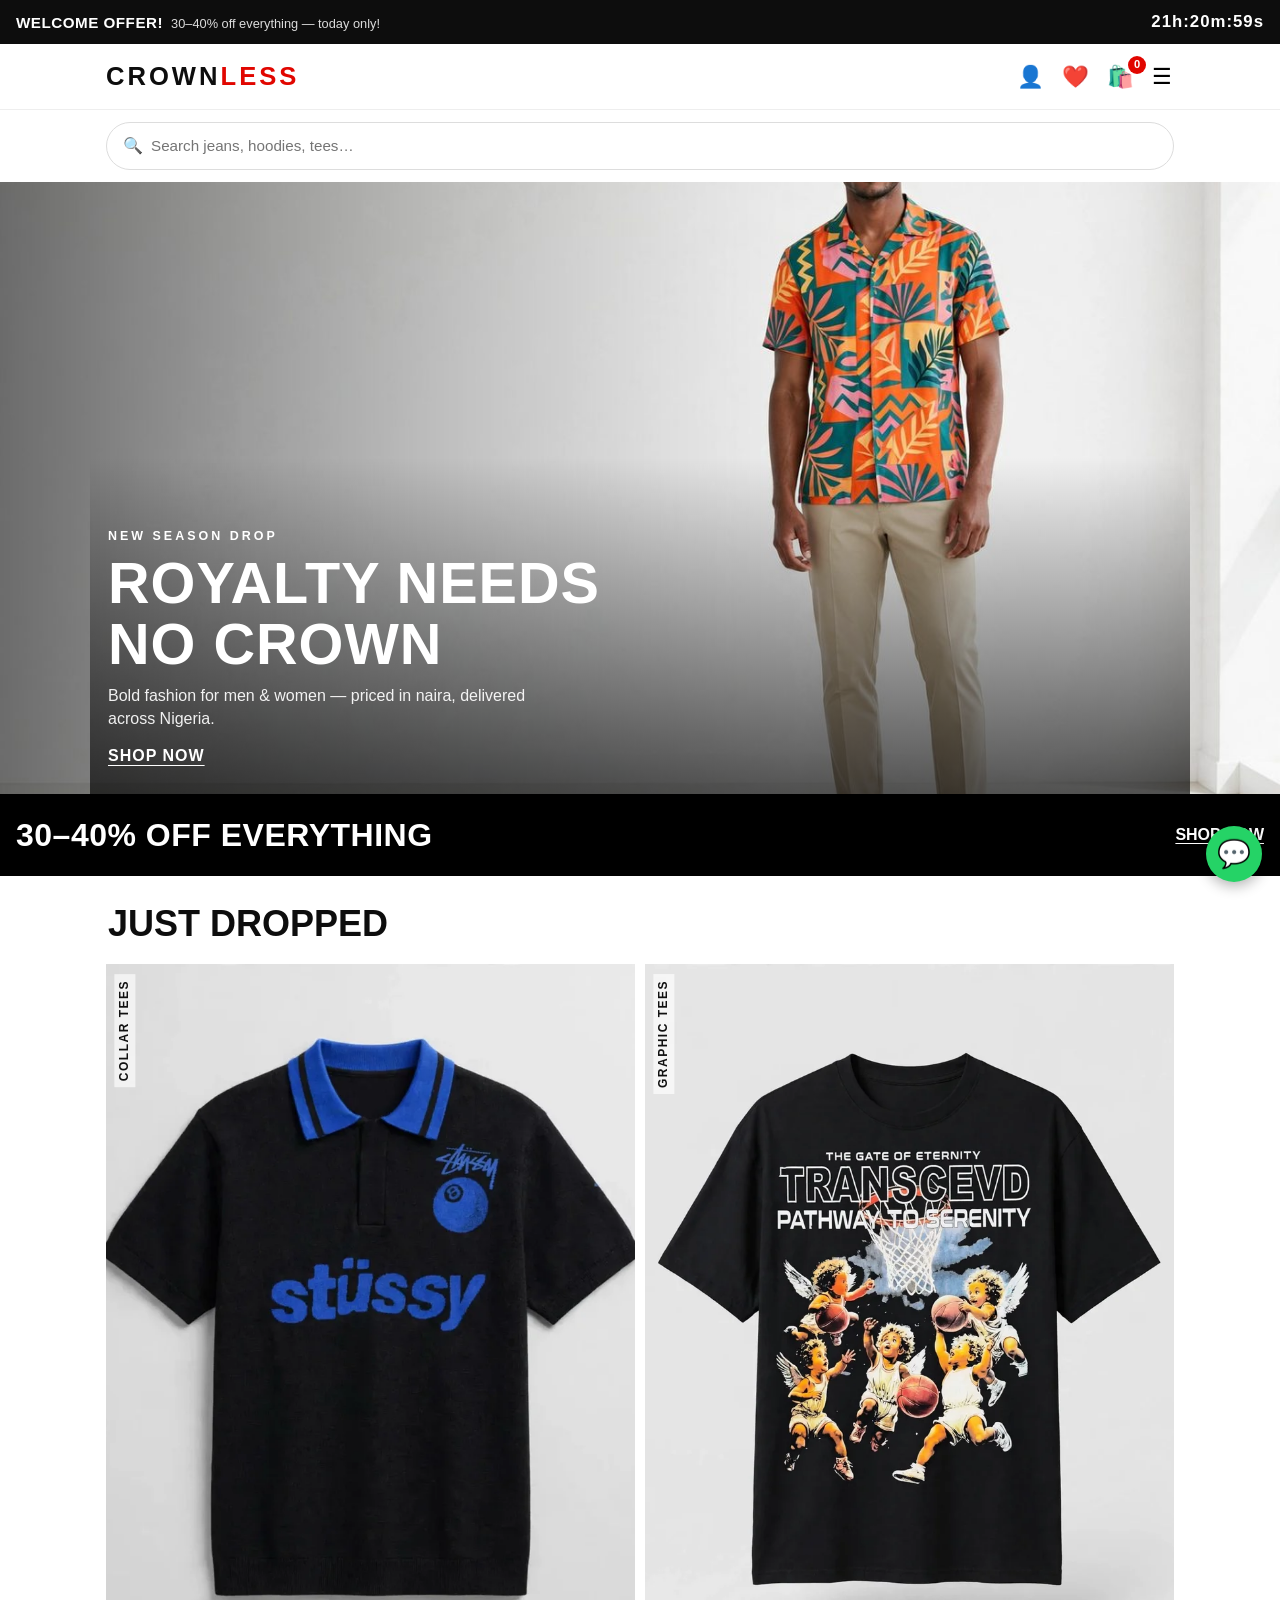
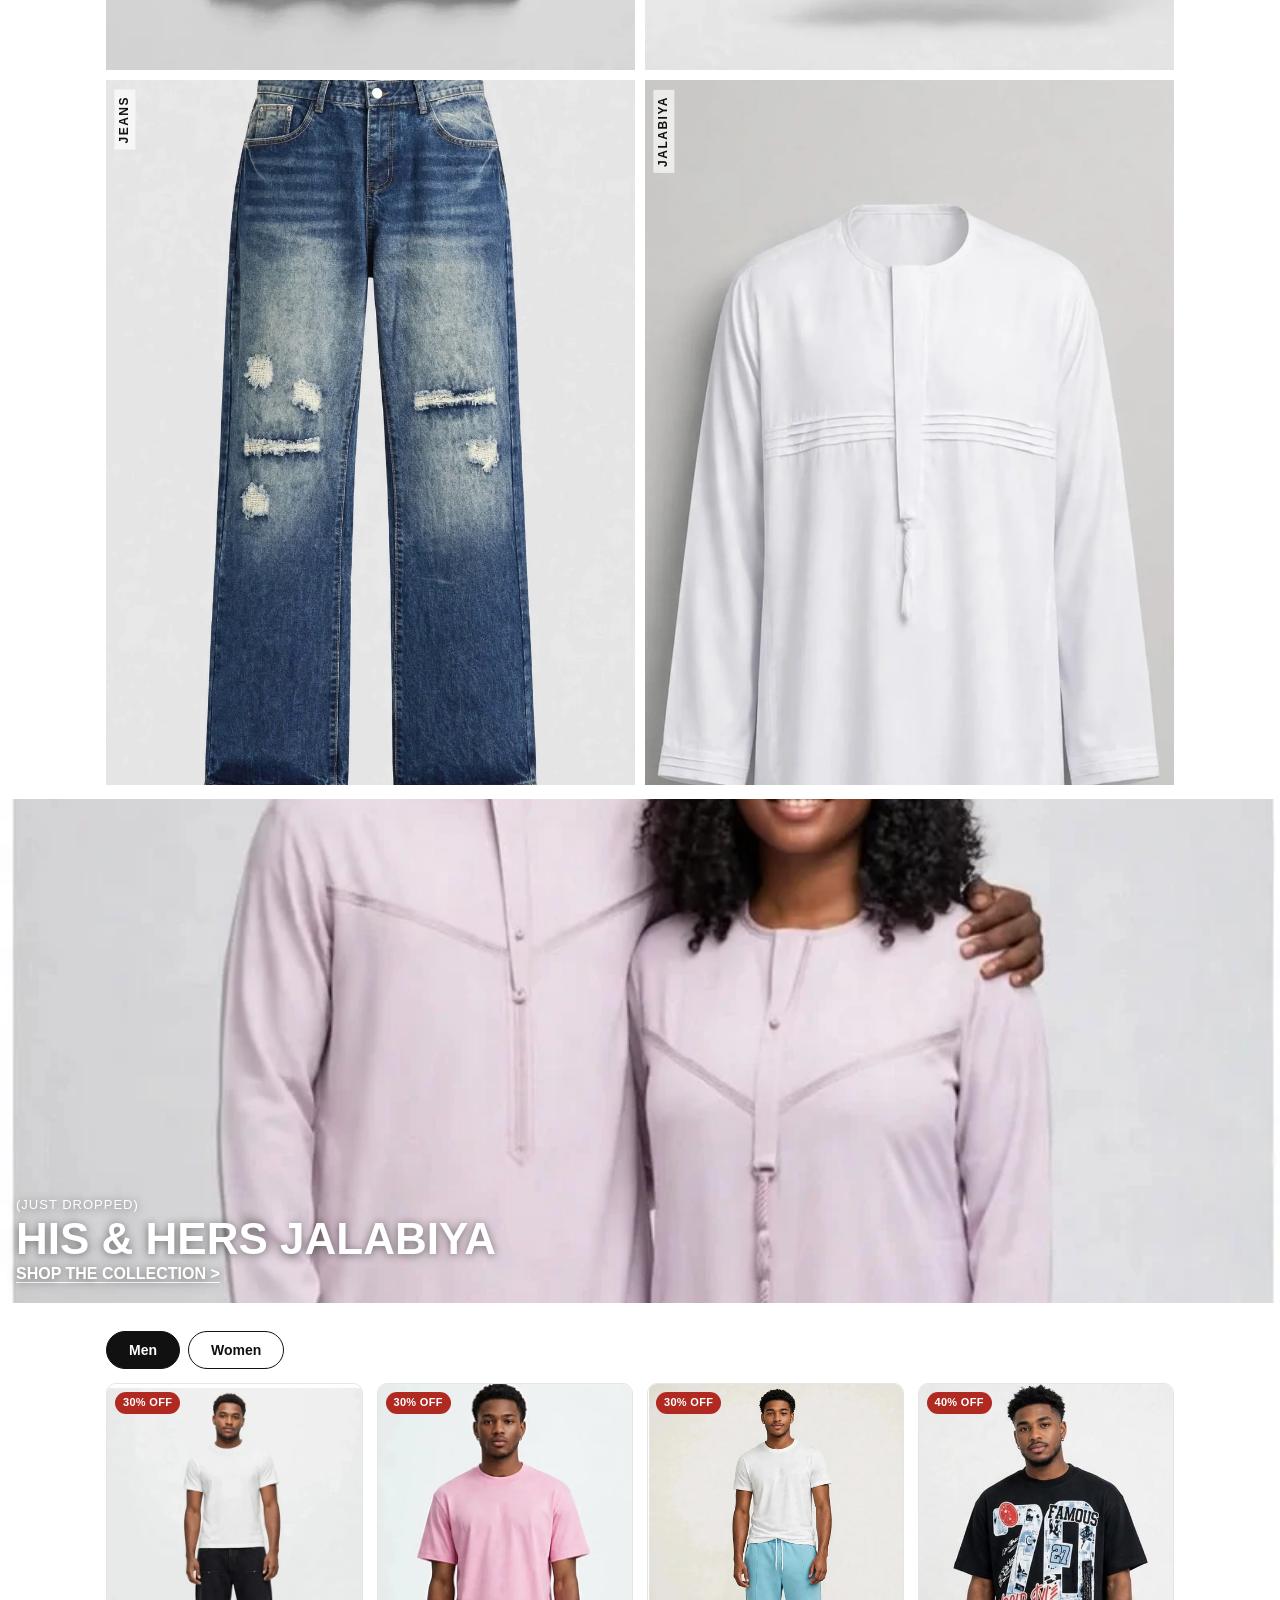
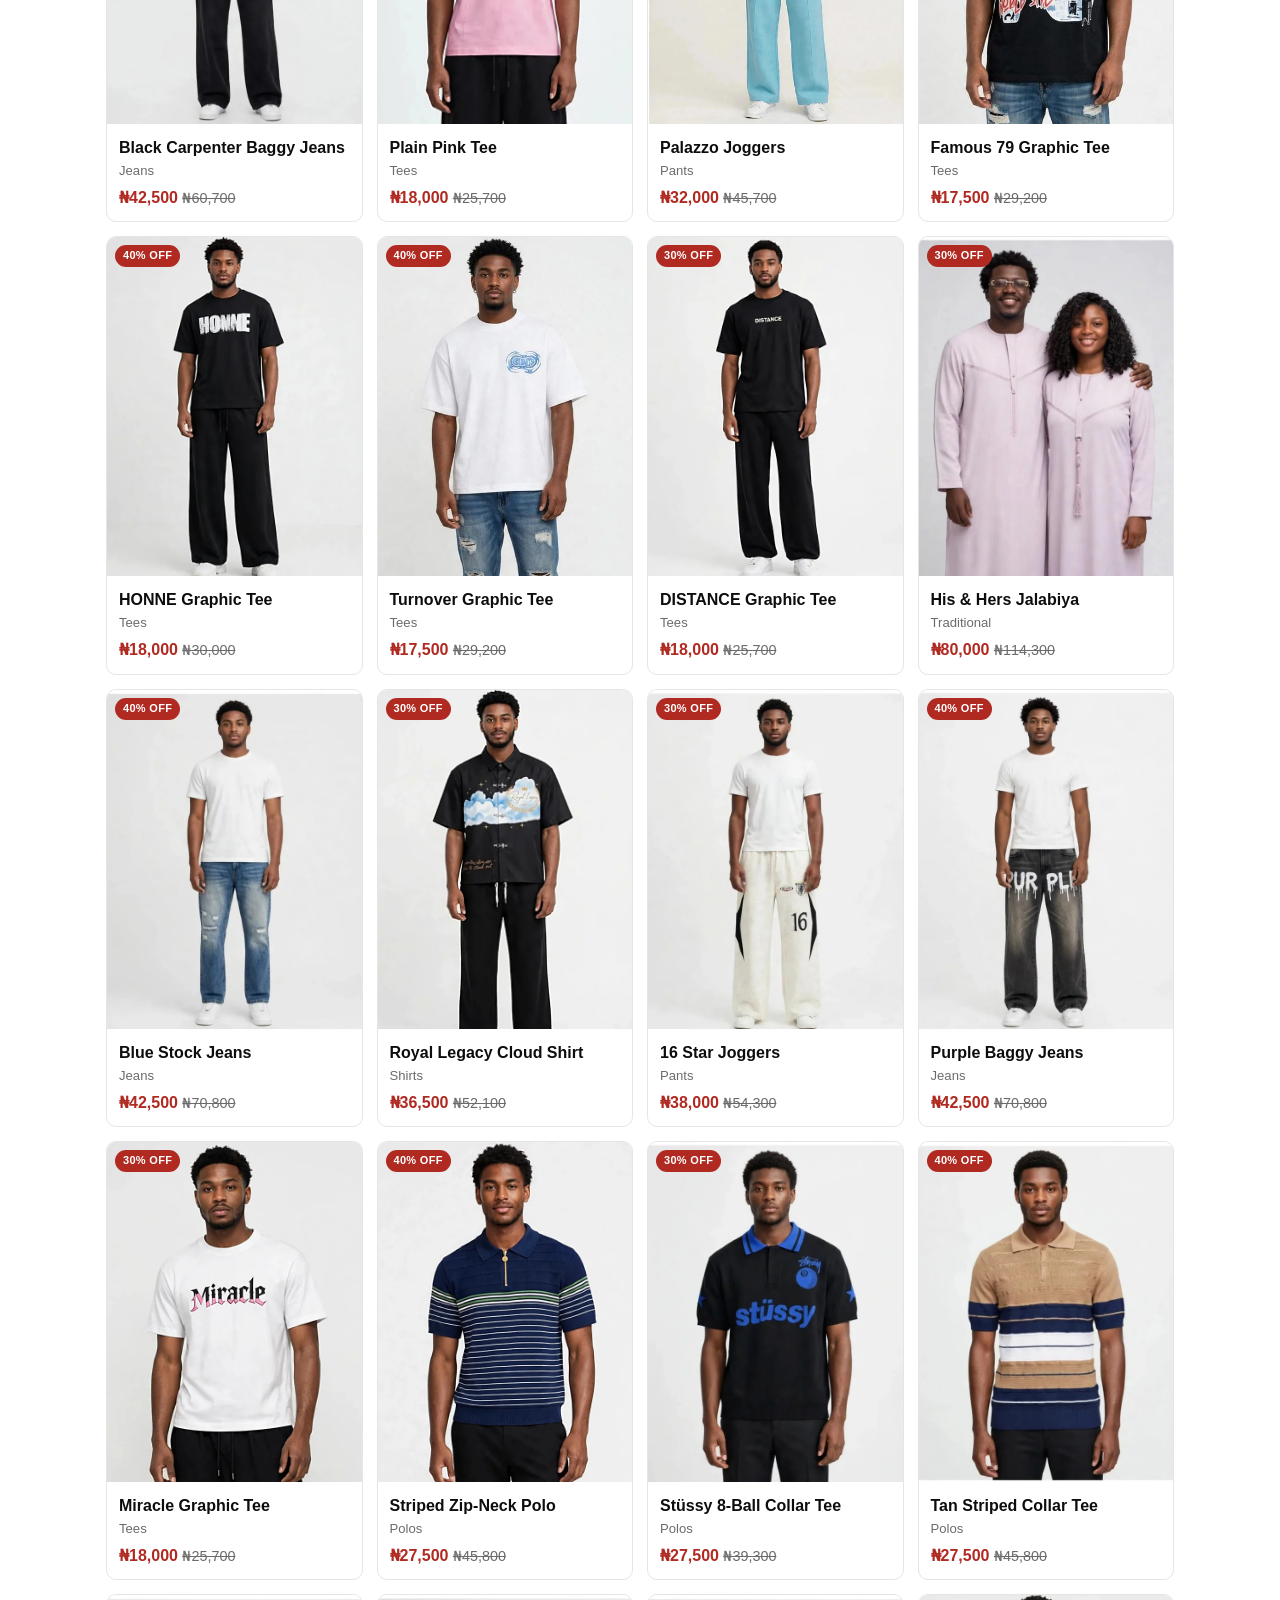
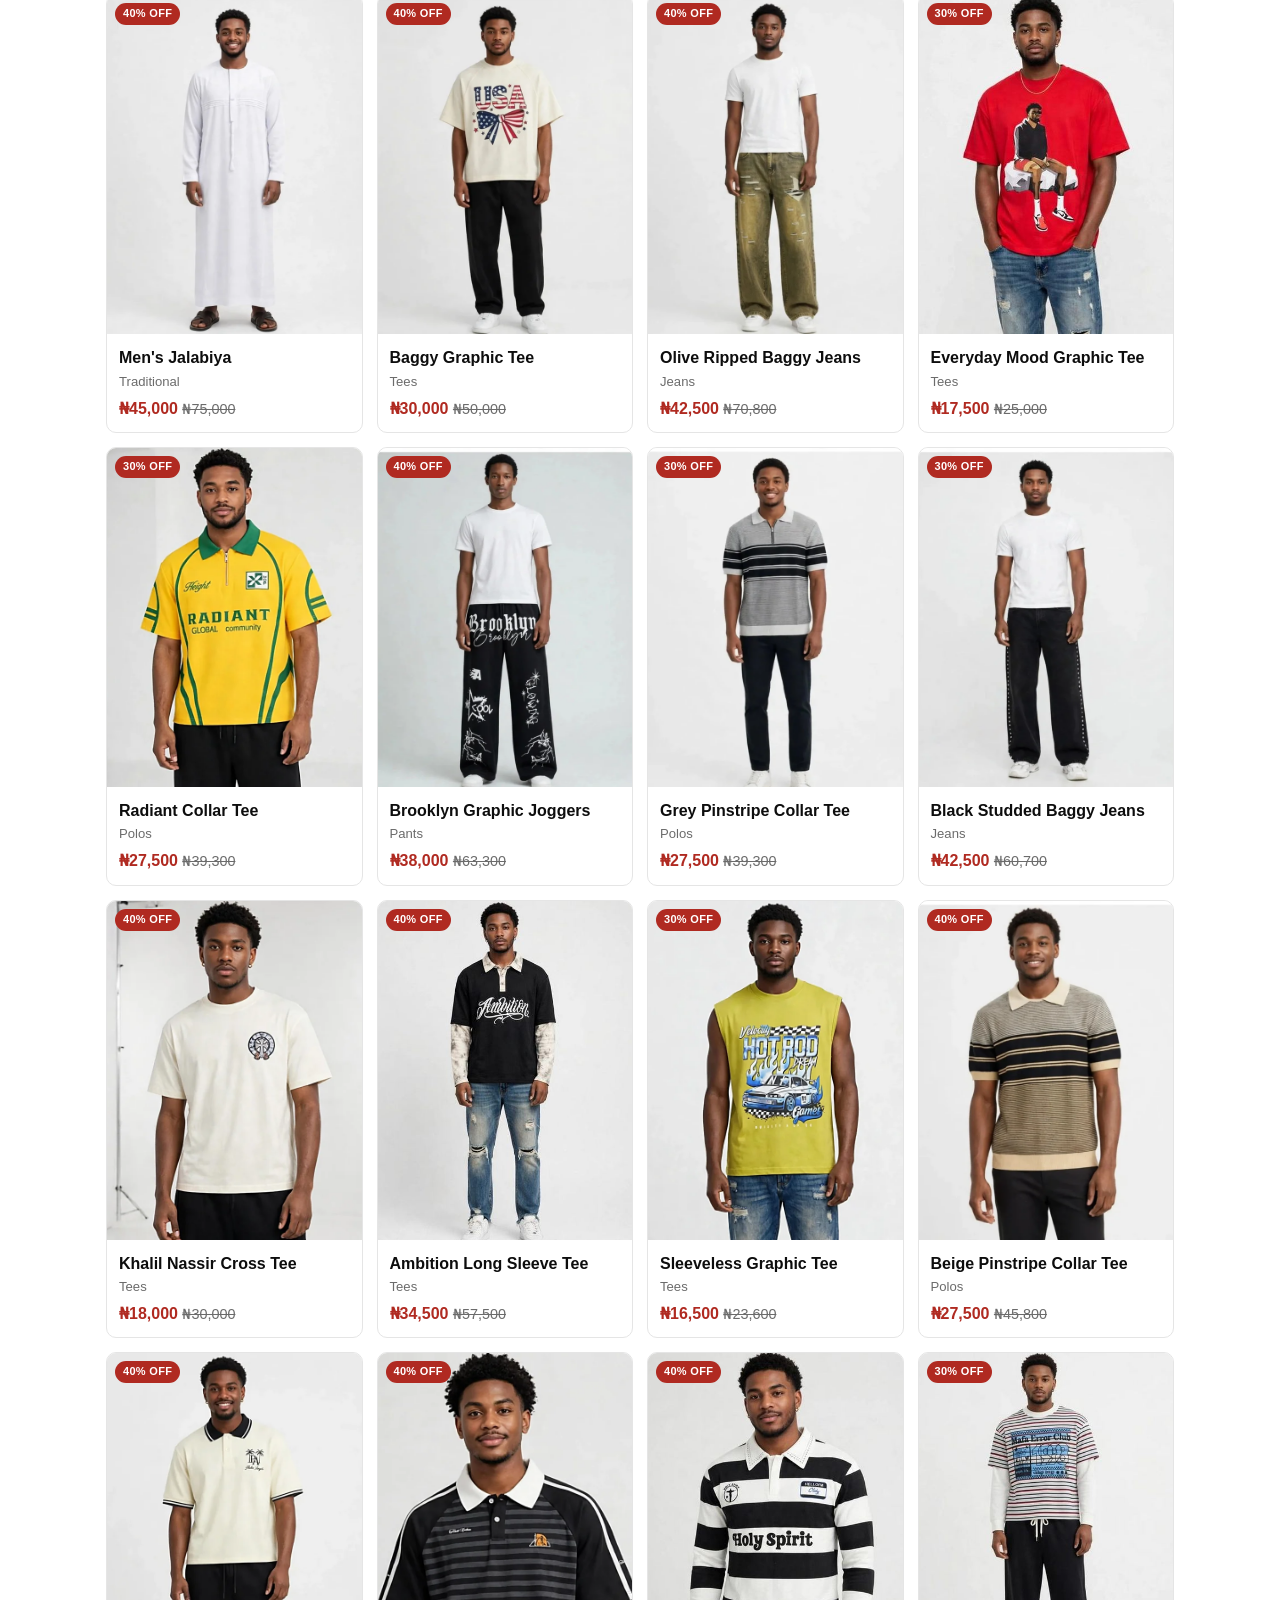
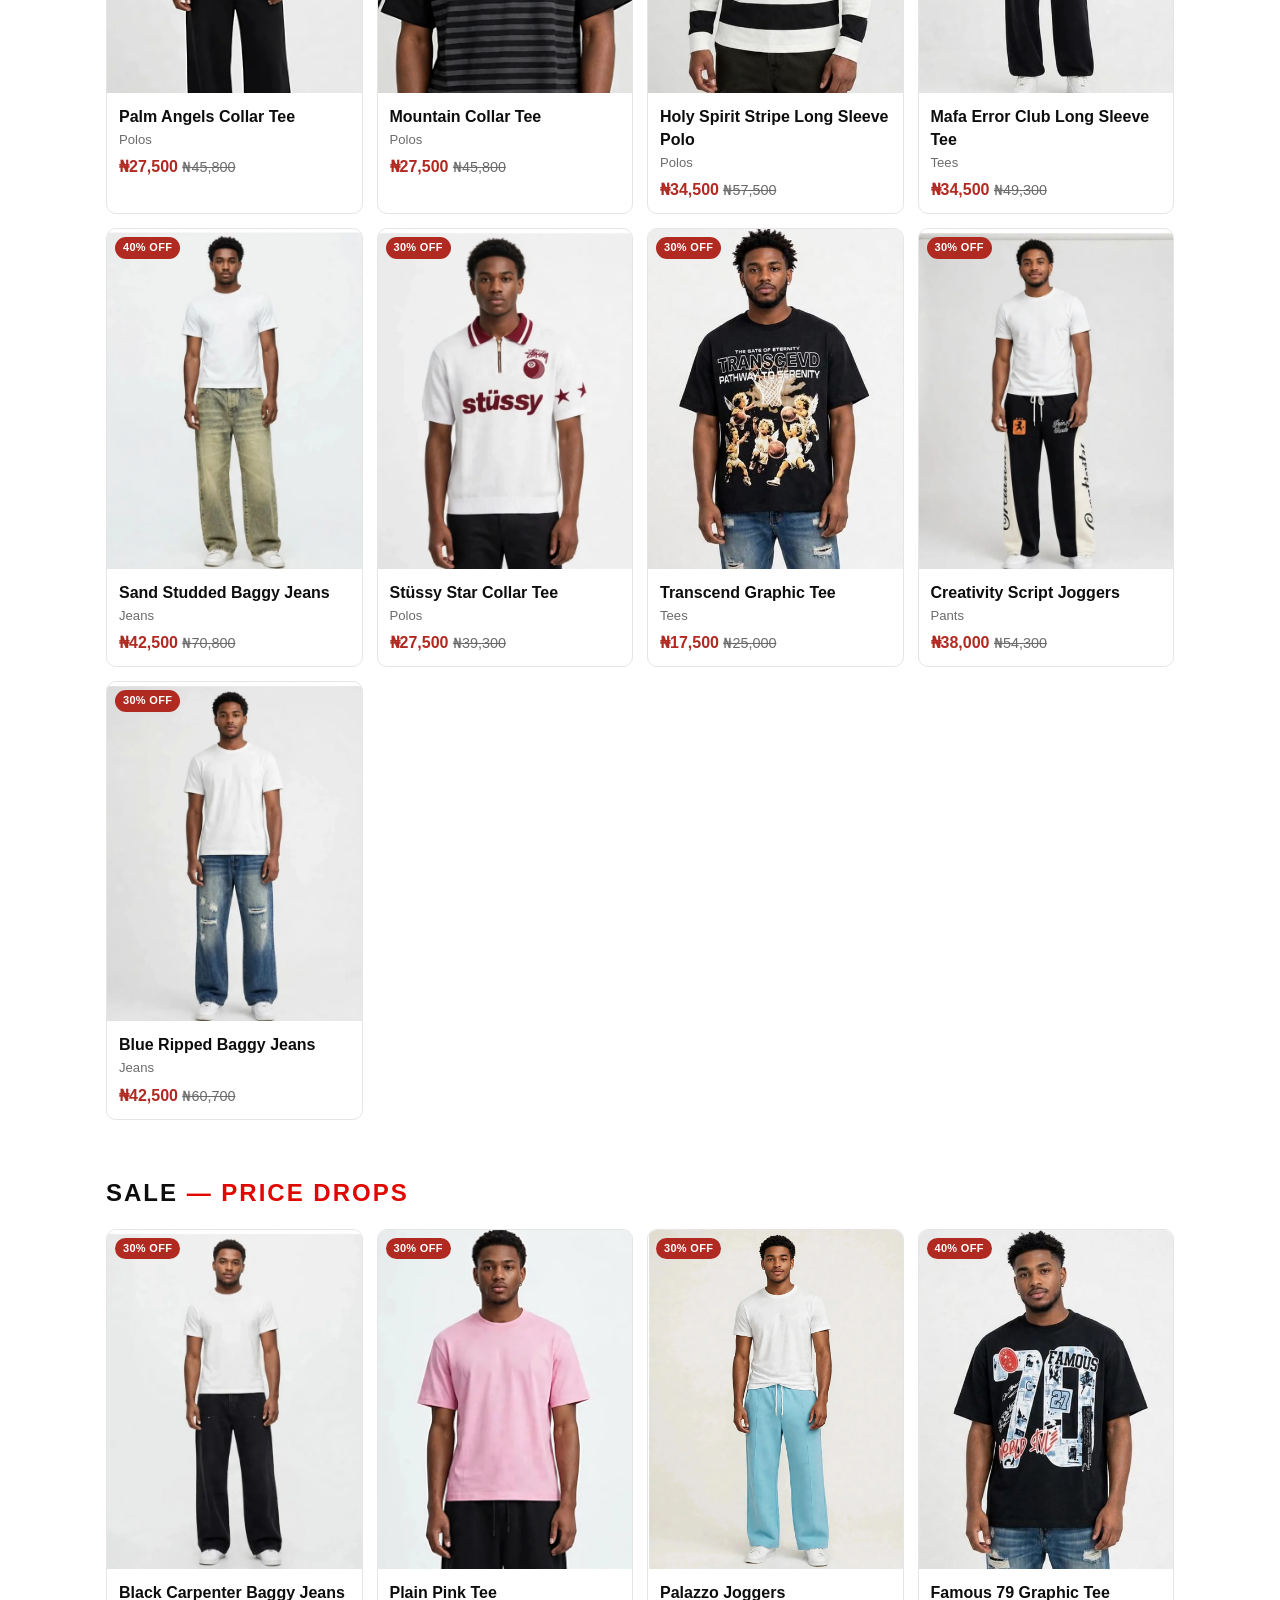
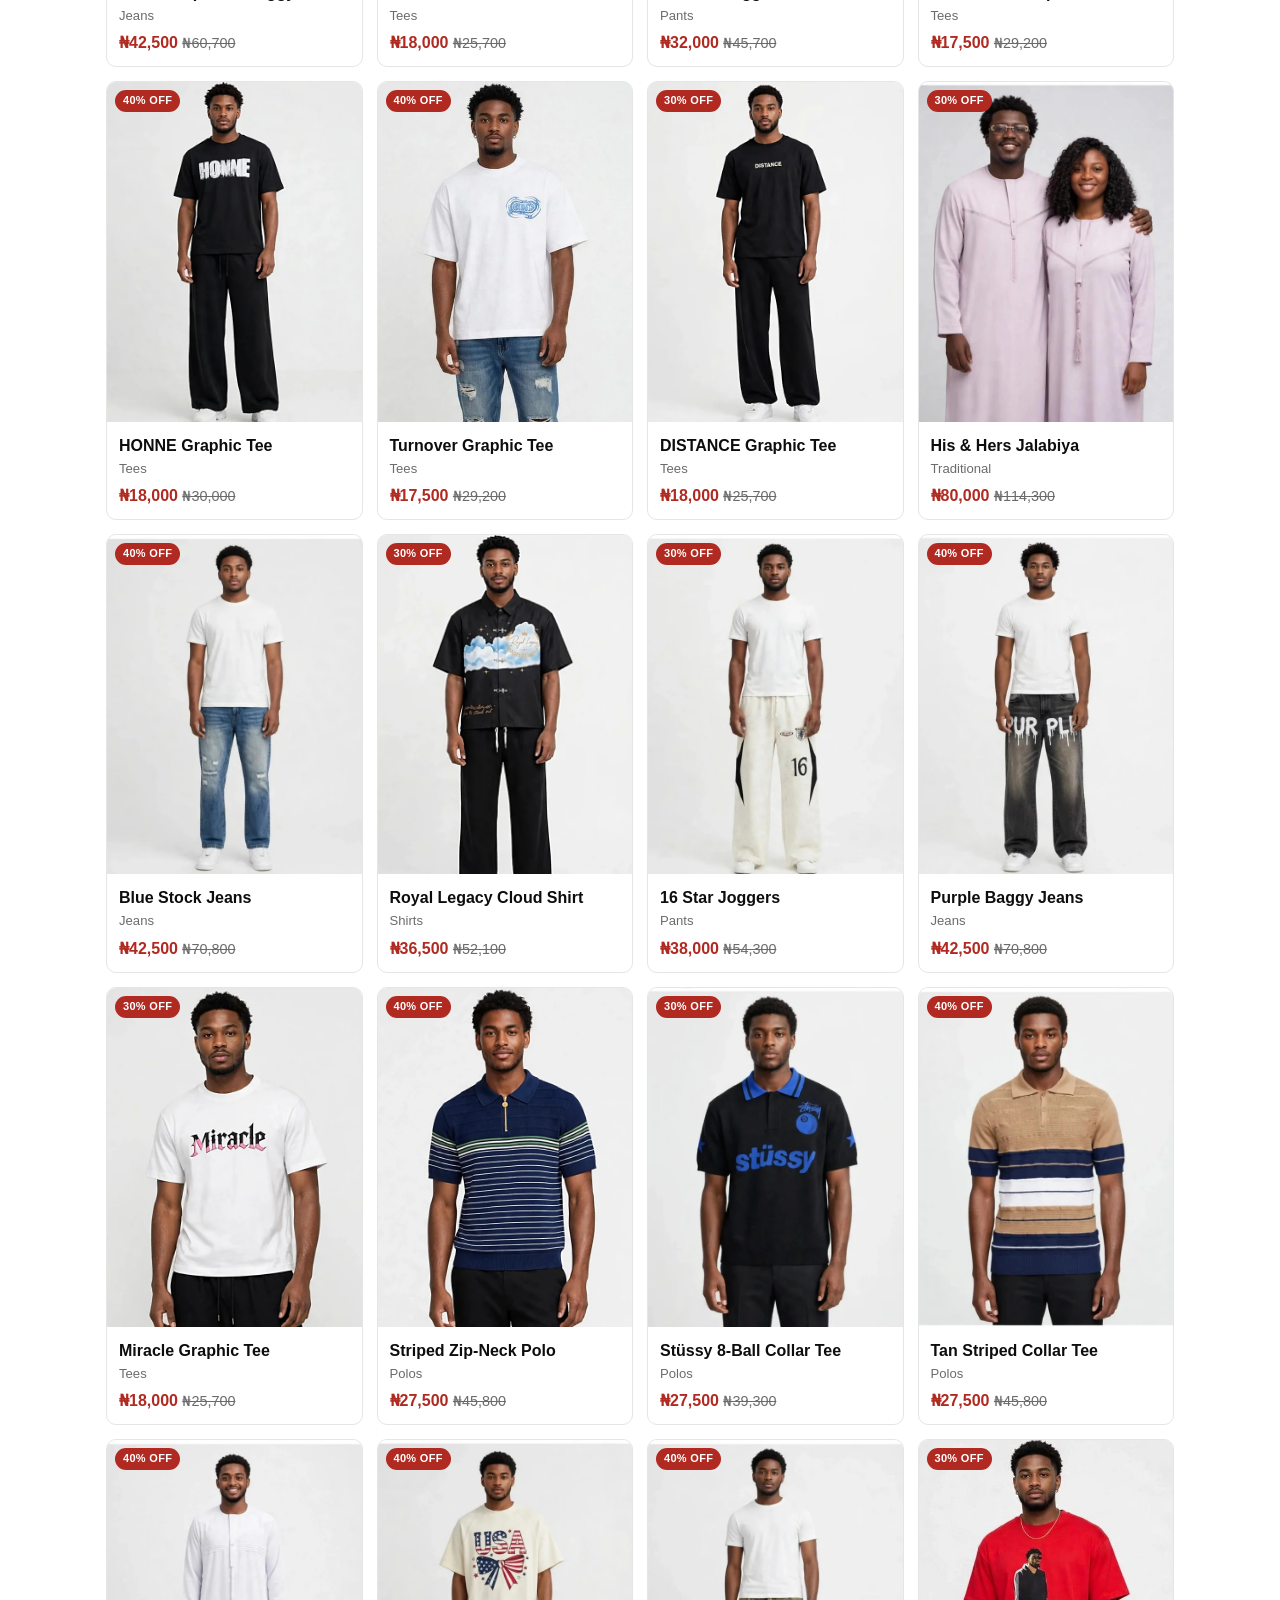
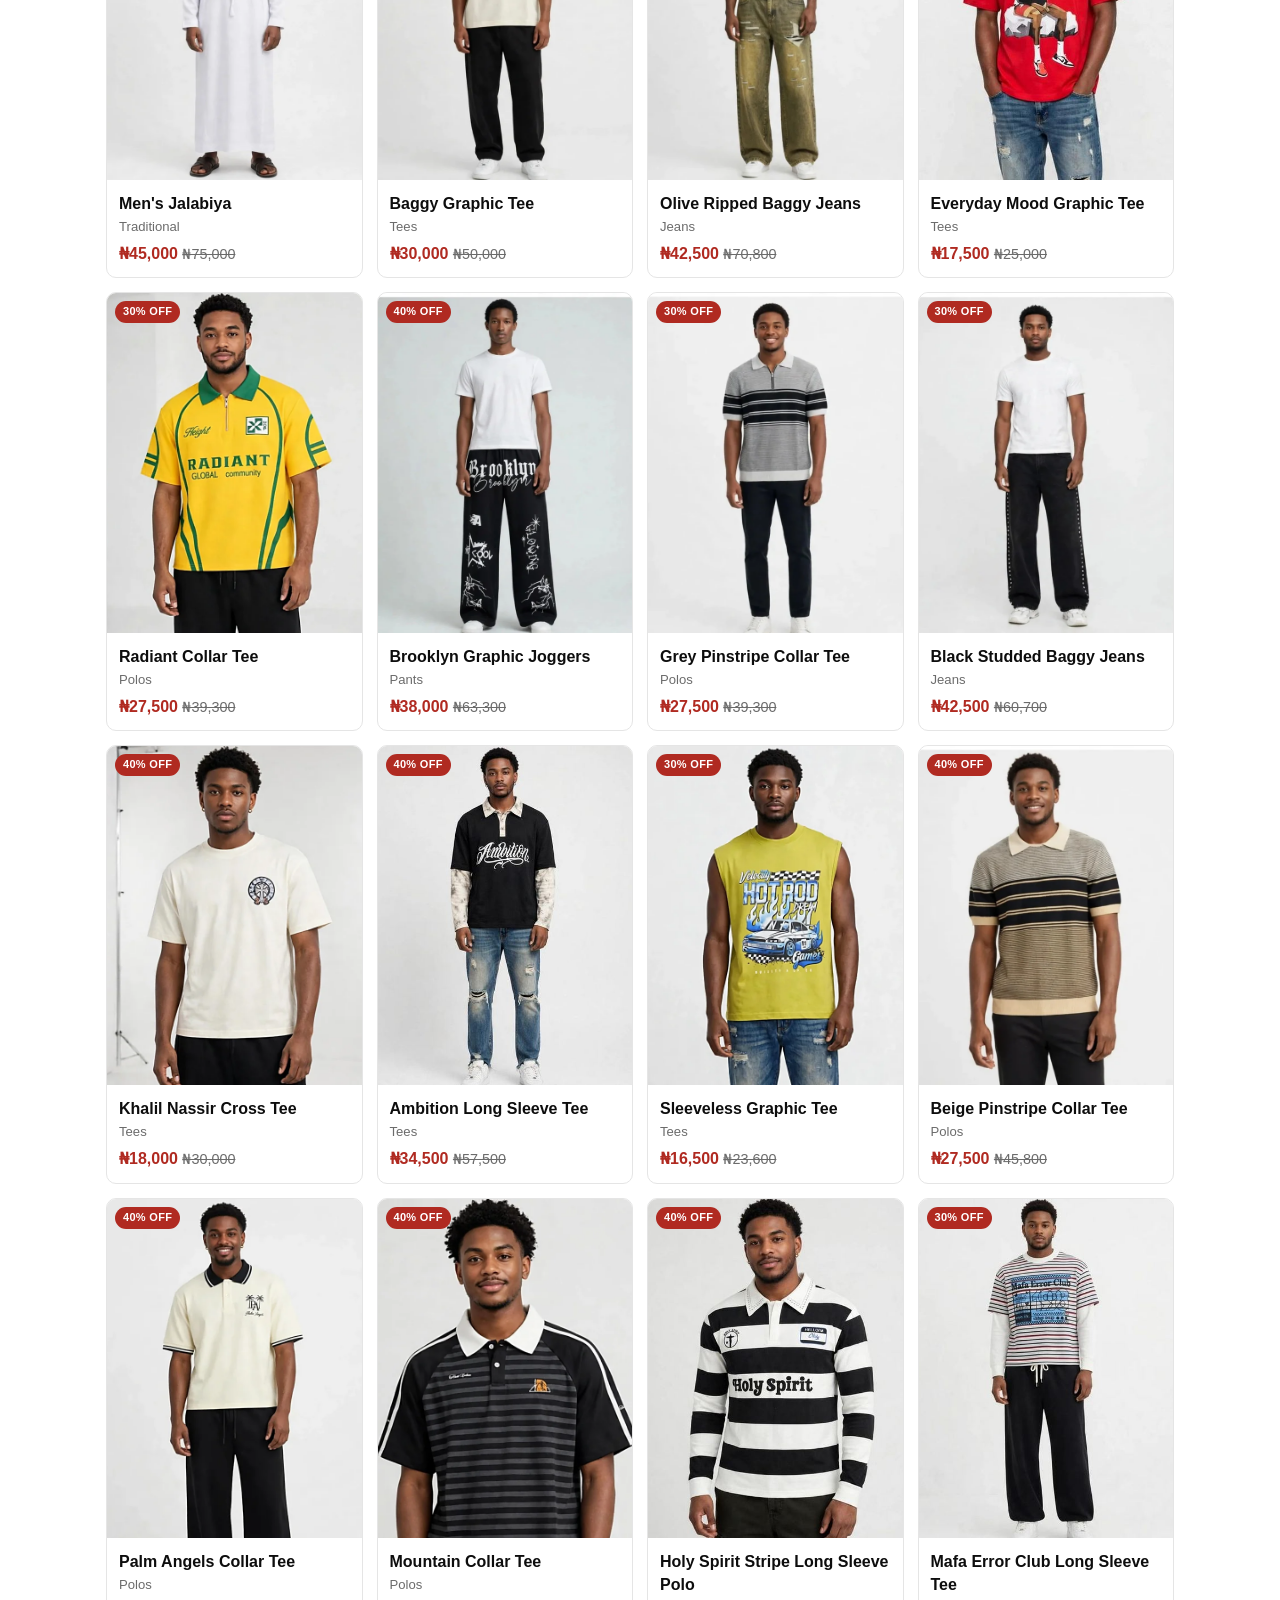
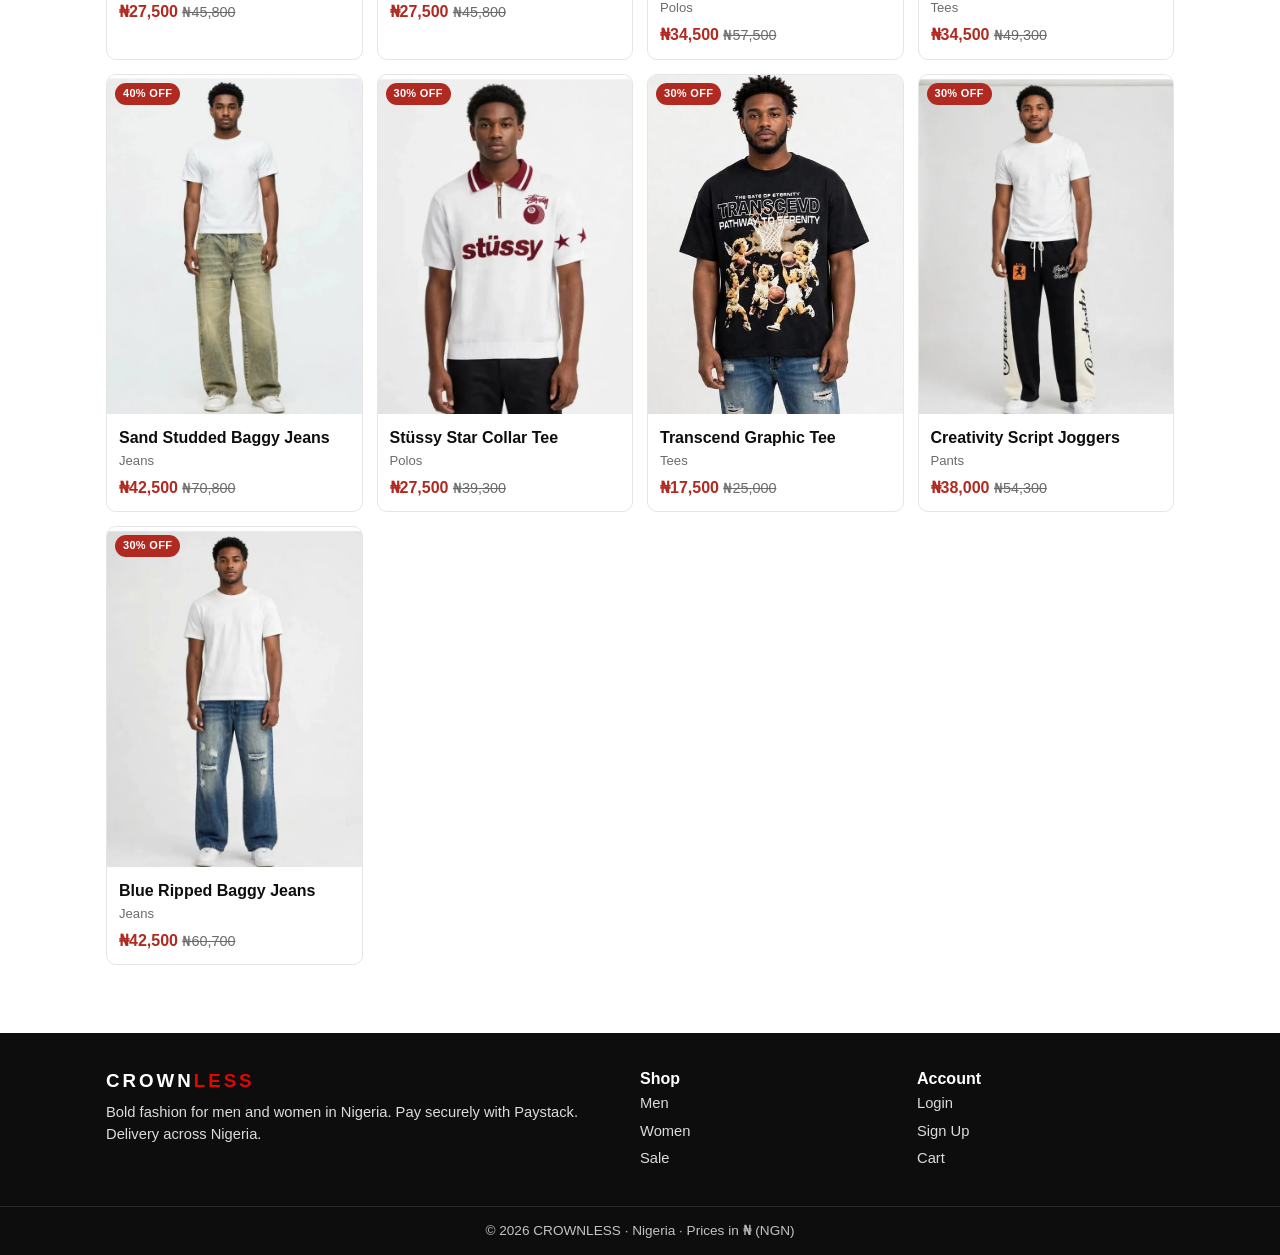
==== commit 3f95a9cf: "CROWNLESS: first women's listings - 9 TWB thrift pieces (w7-w15), seller price + 5,000, UK sizes, wo" ====
--- a/index.html
+++ b/index.html
@@ -146,6 +146,7 @@
 <script src="products12.js"></script>
 <script src="products13.js"></script>
 <script src="products14.js"></script>
+<script src="products15.js"></script>
 <script src="app.js"></script>
 <script src="home-tiles.js"></script>
 <script>
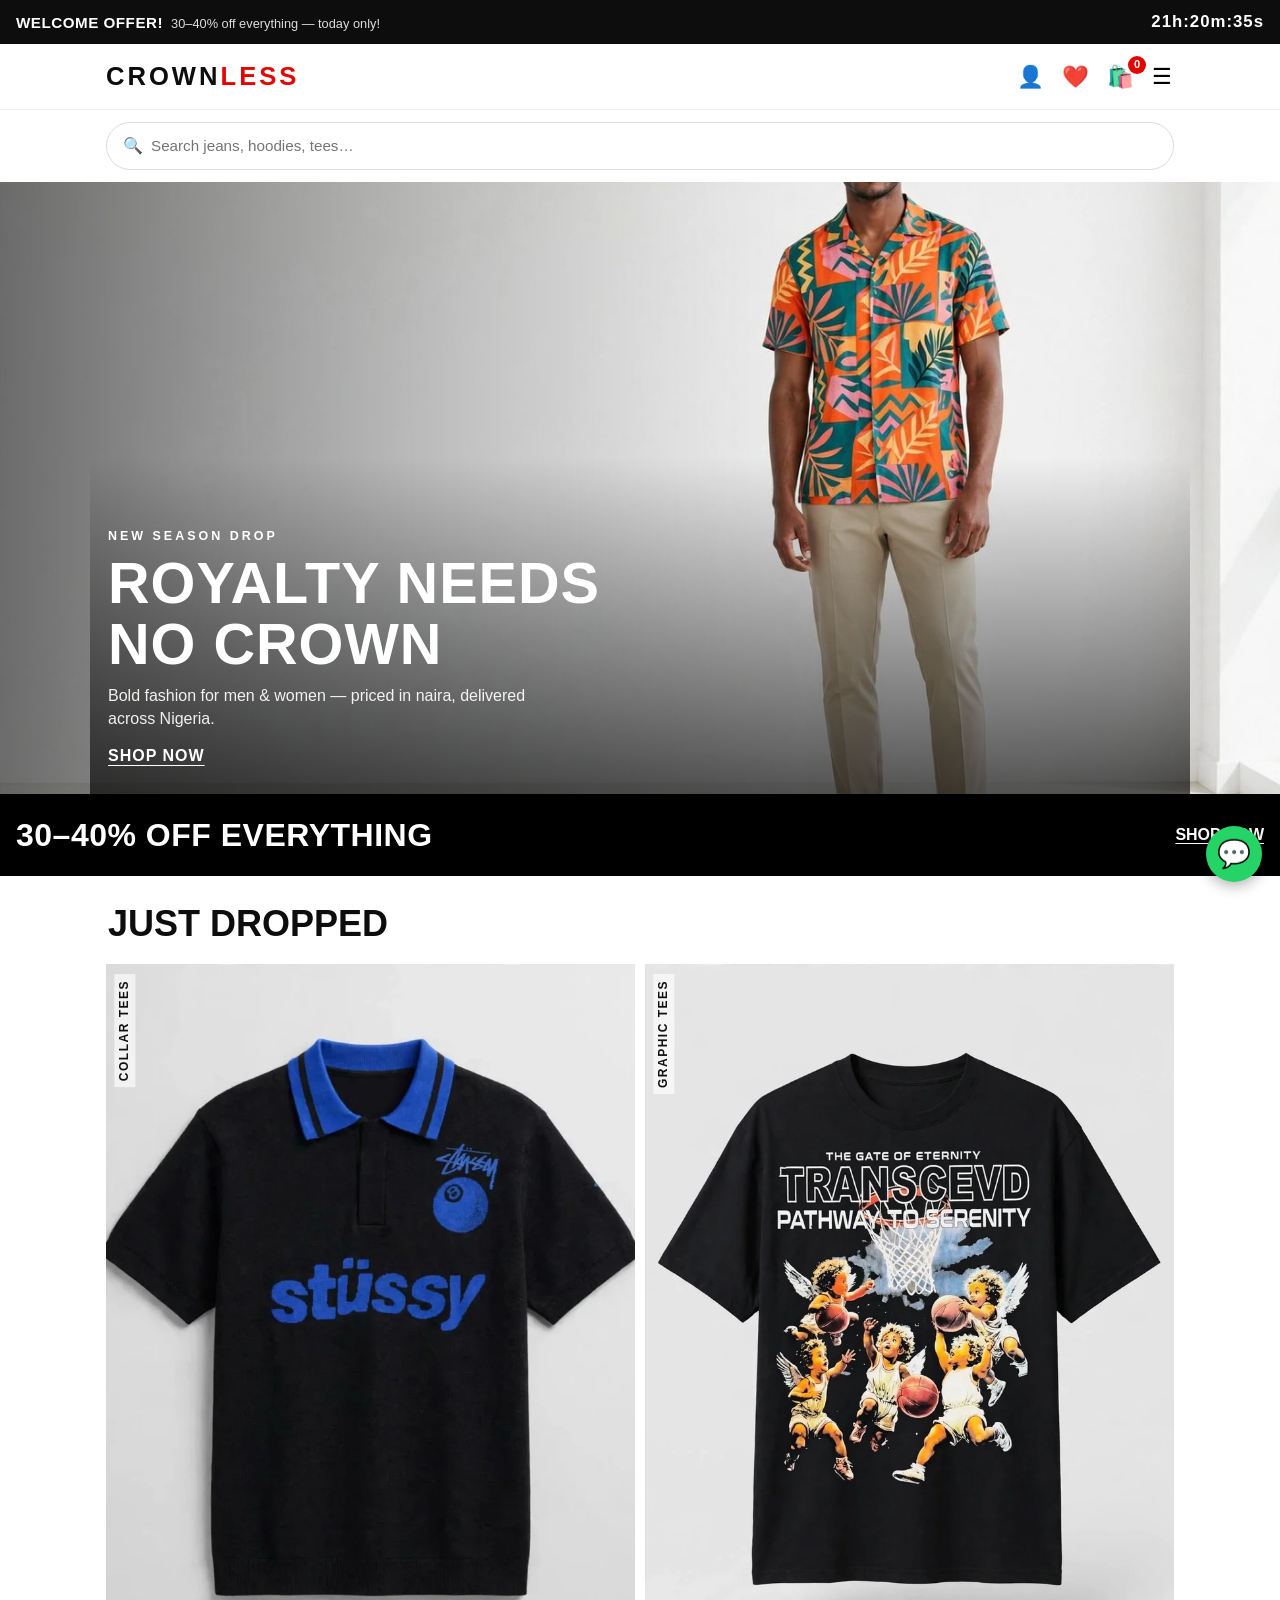
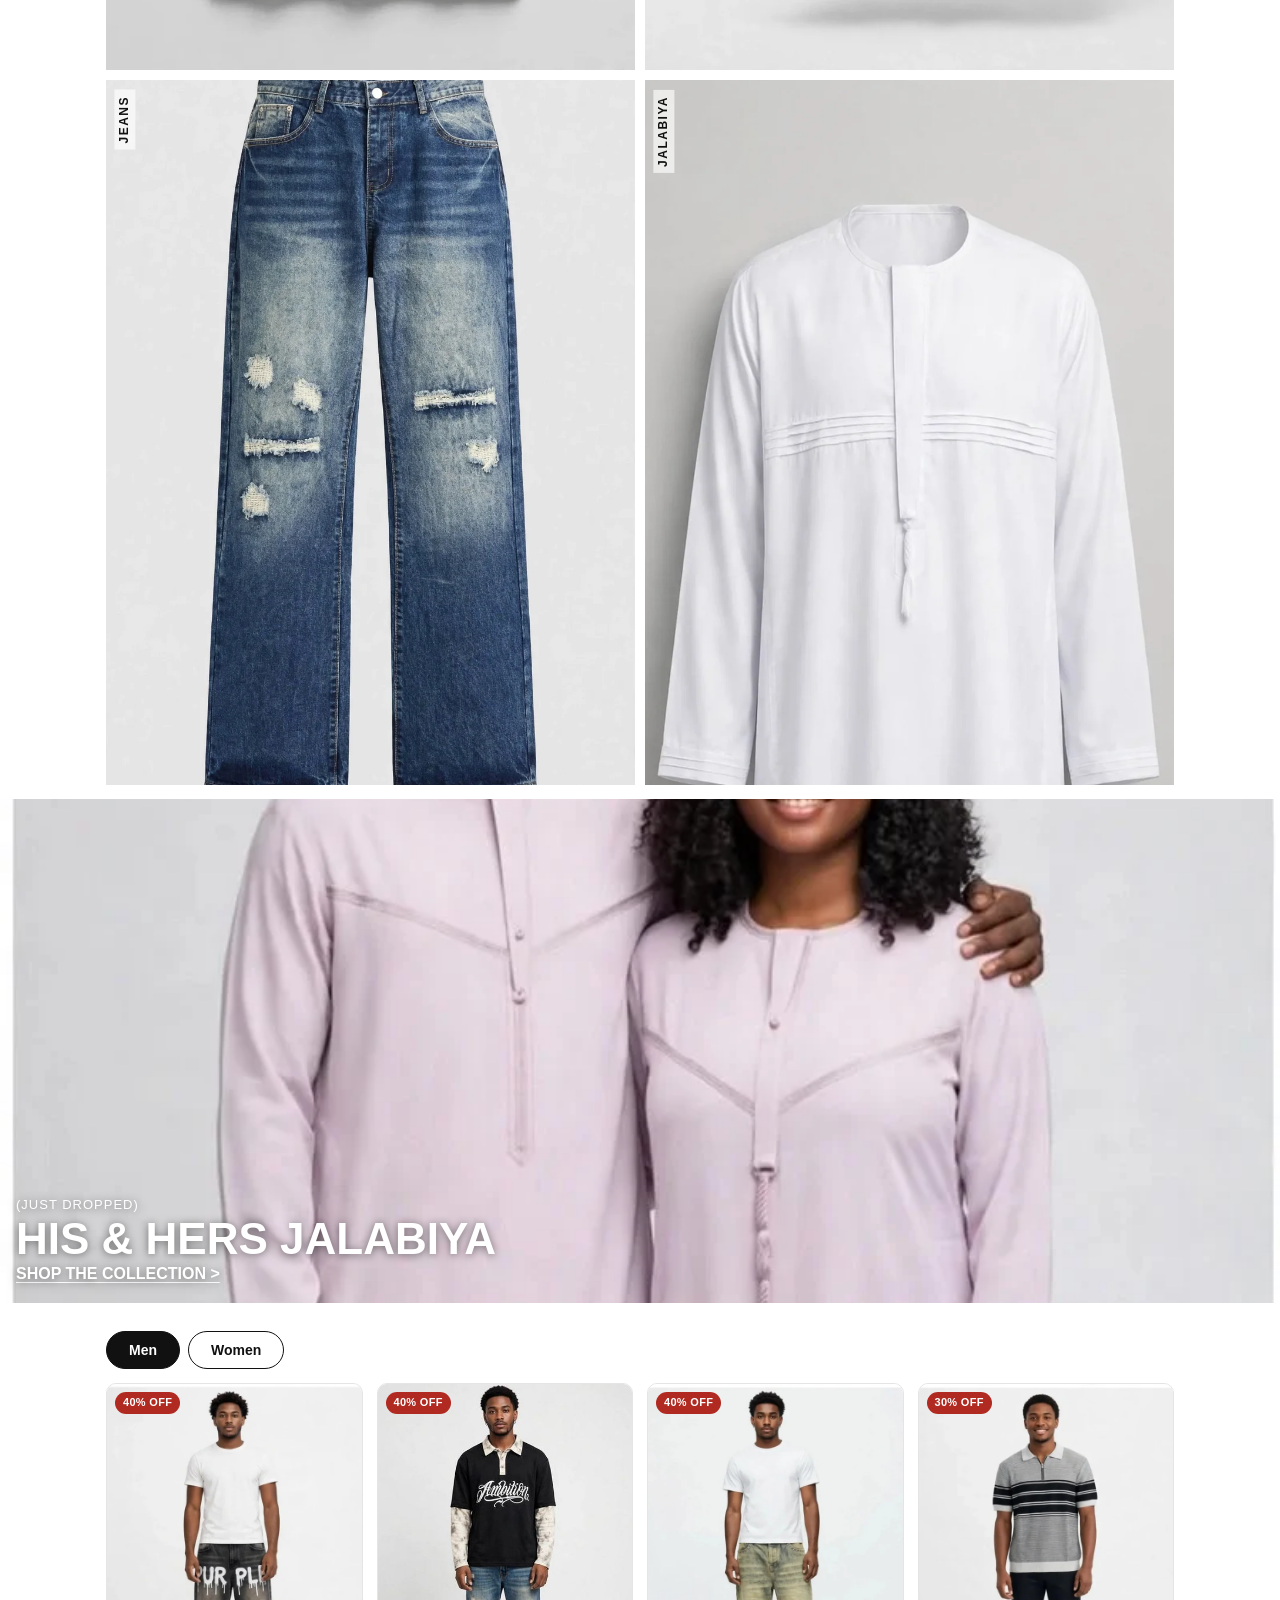
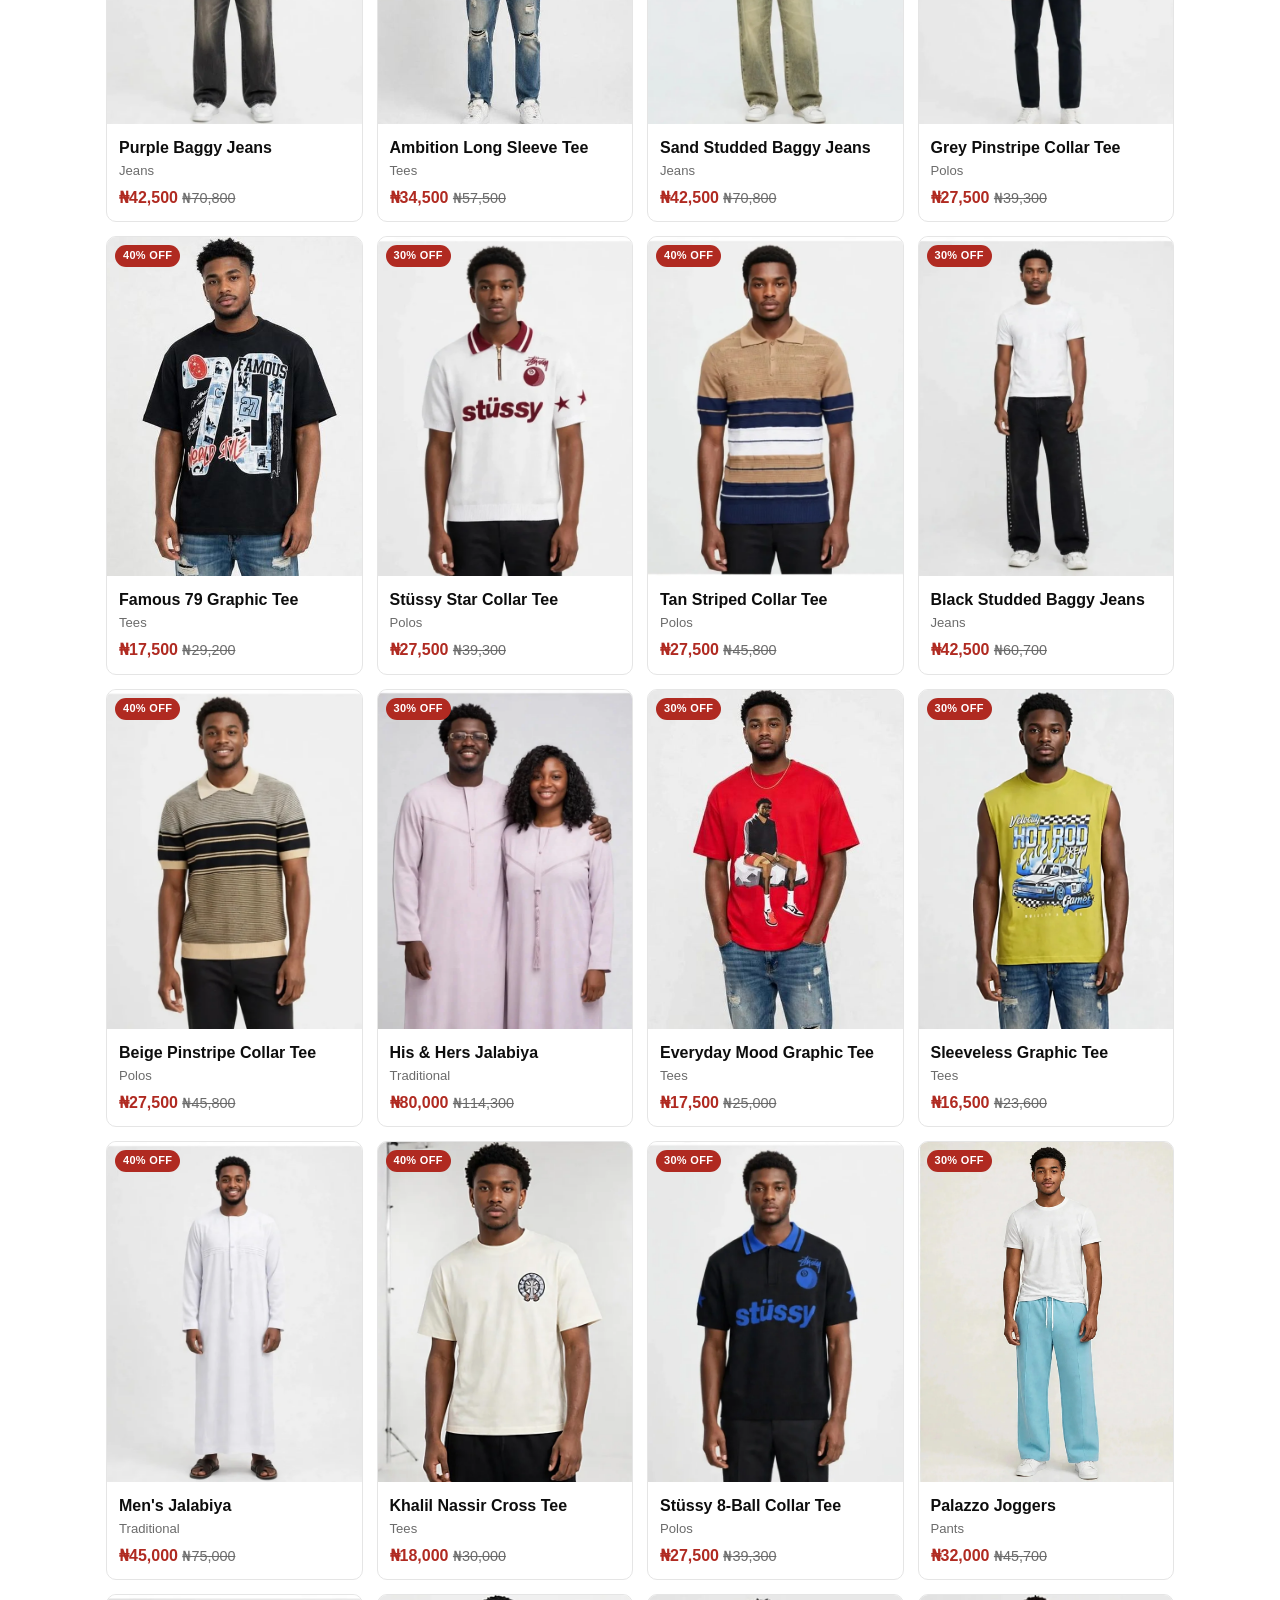
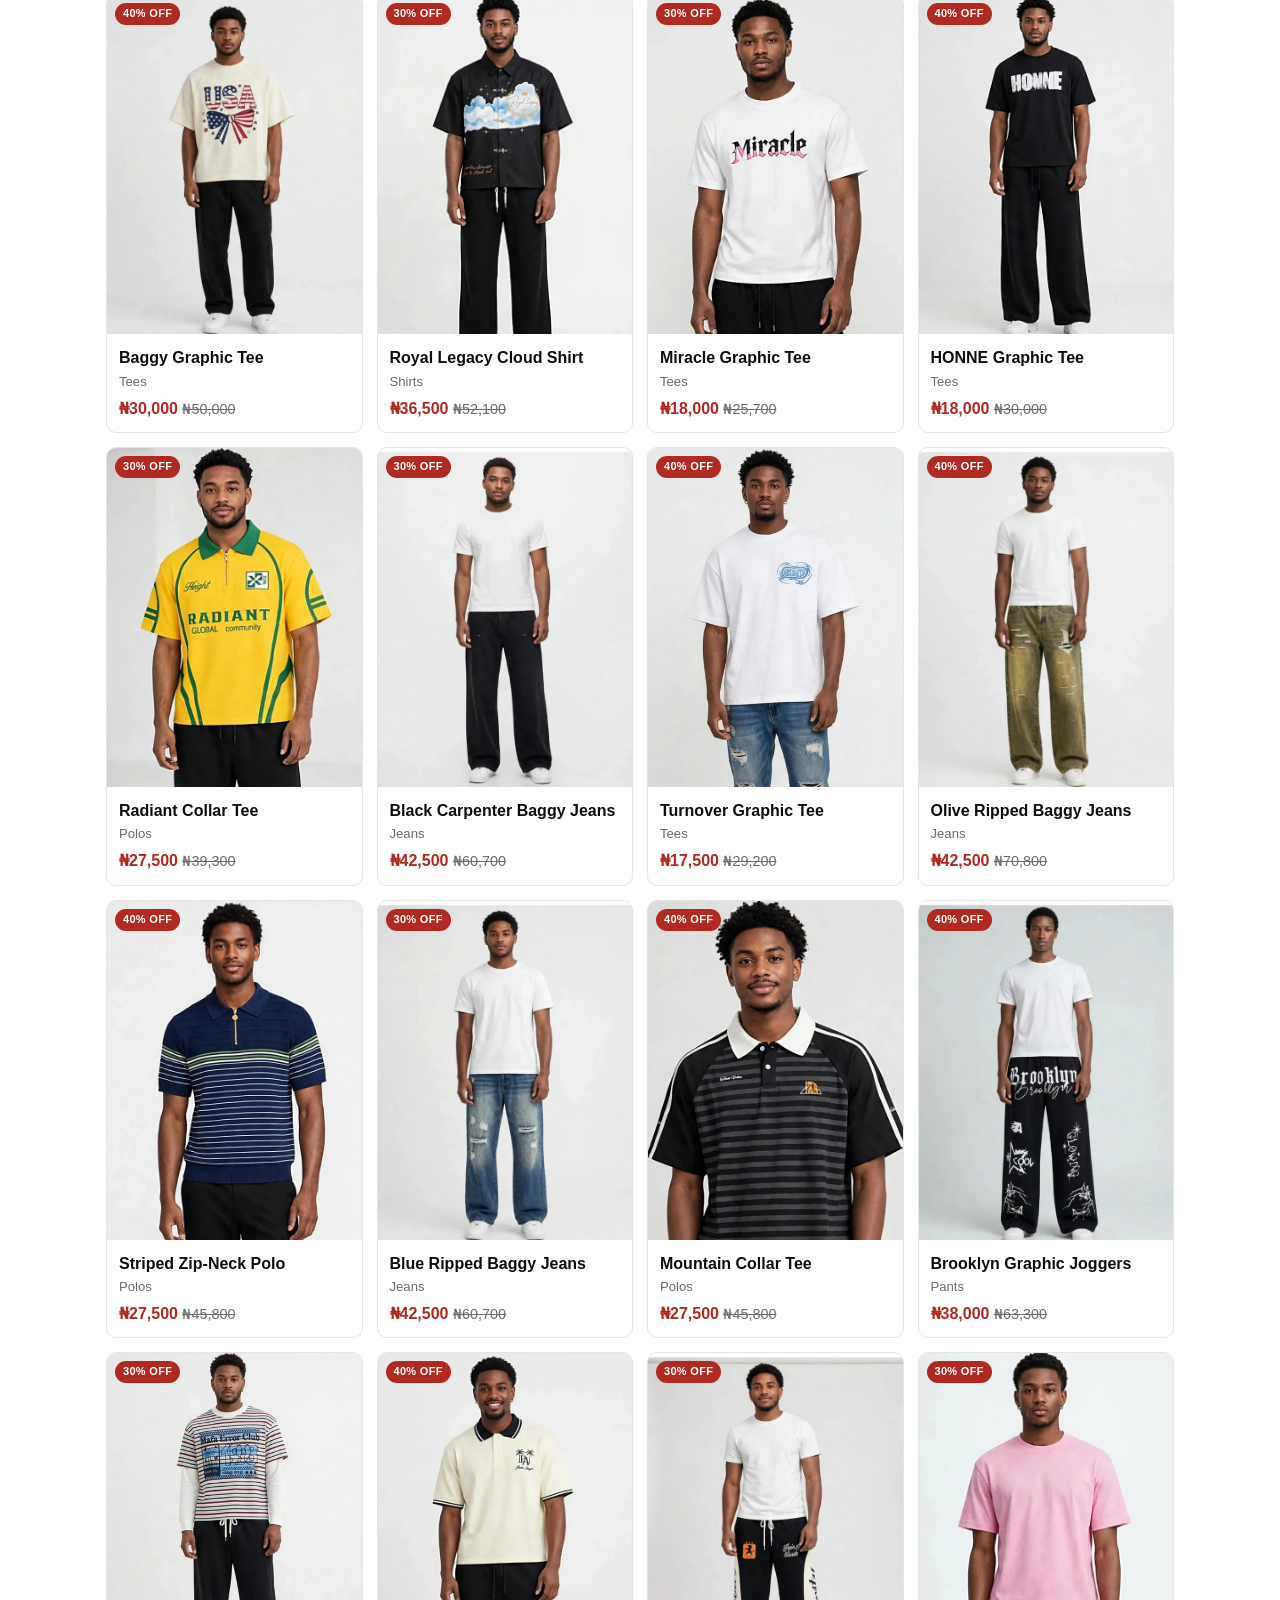
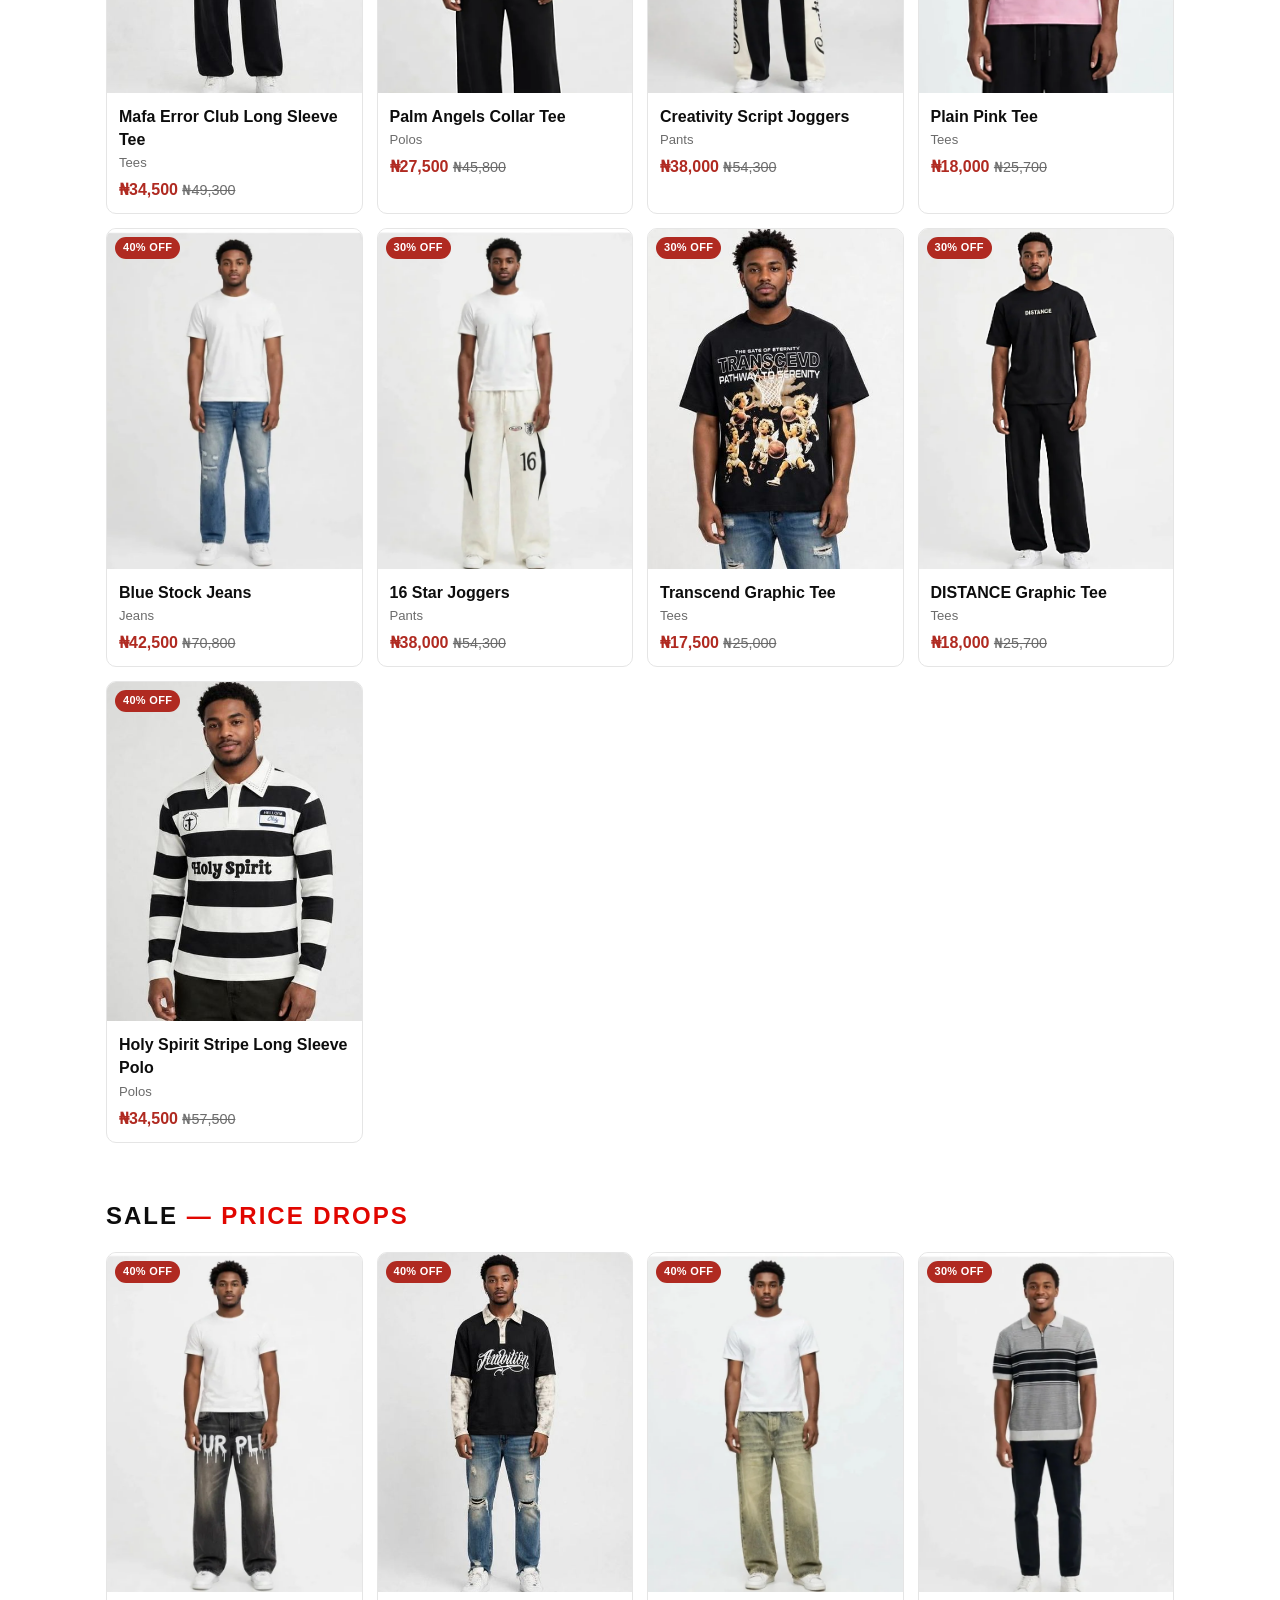
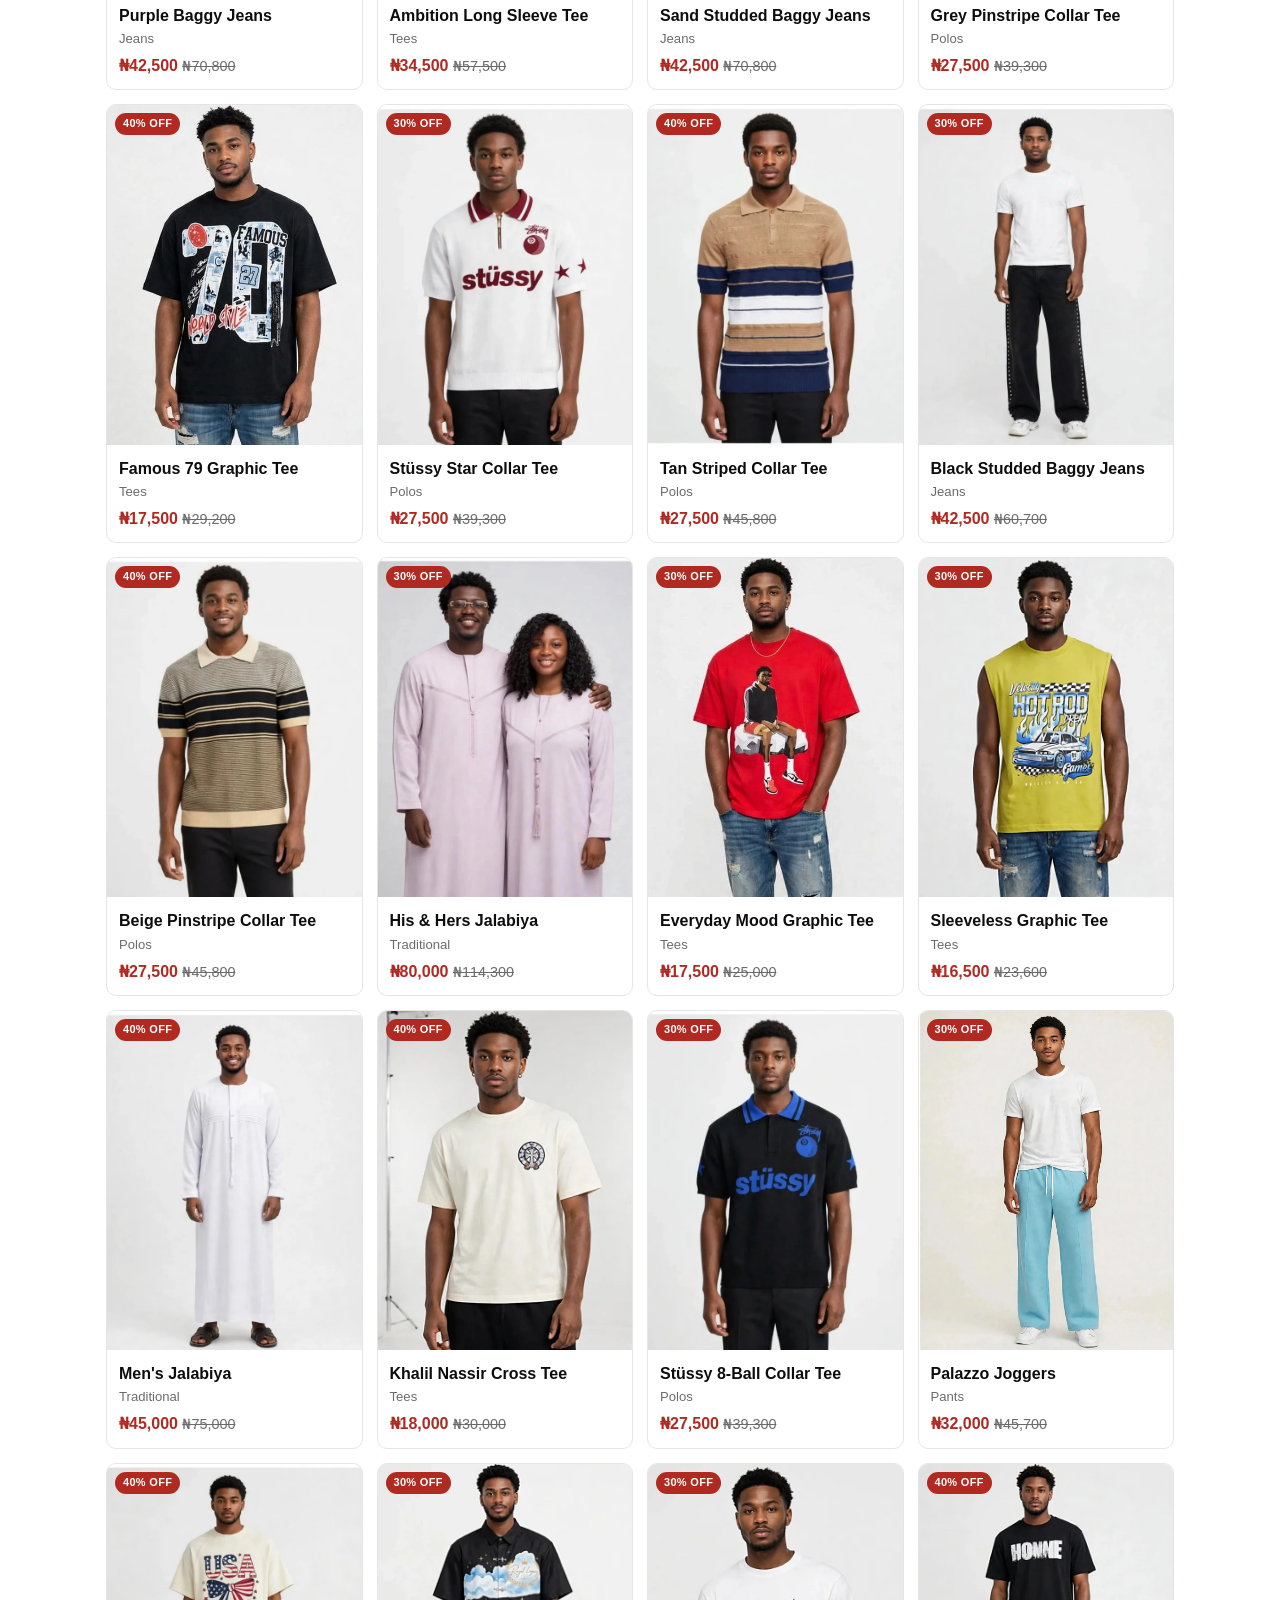
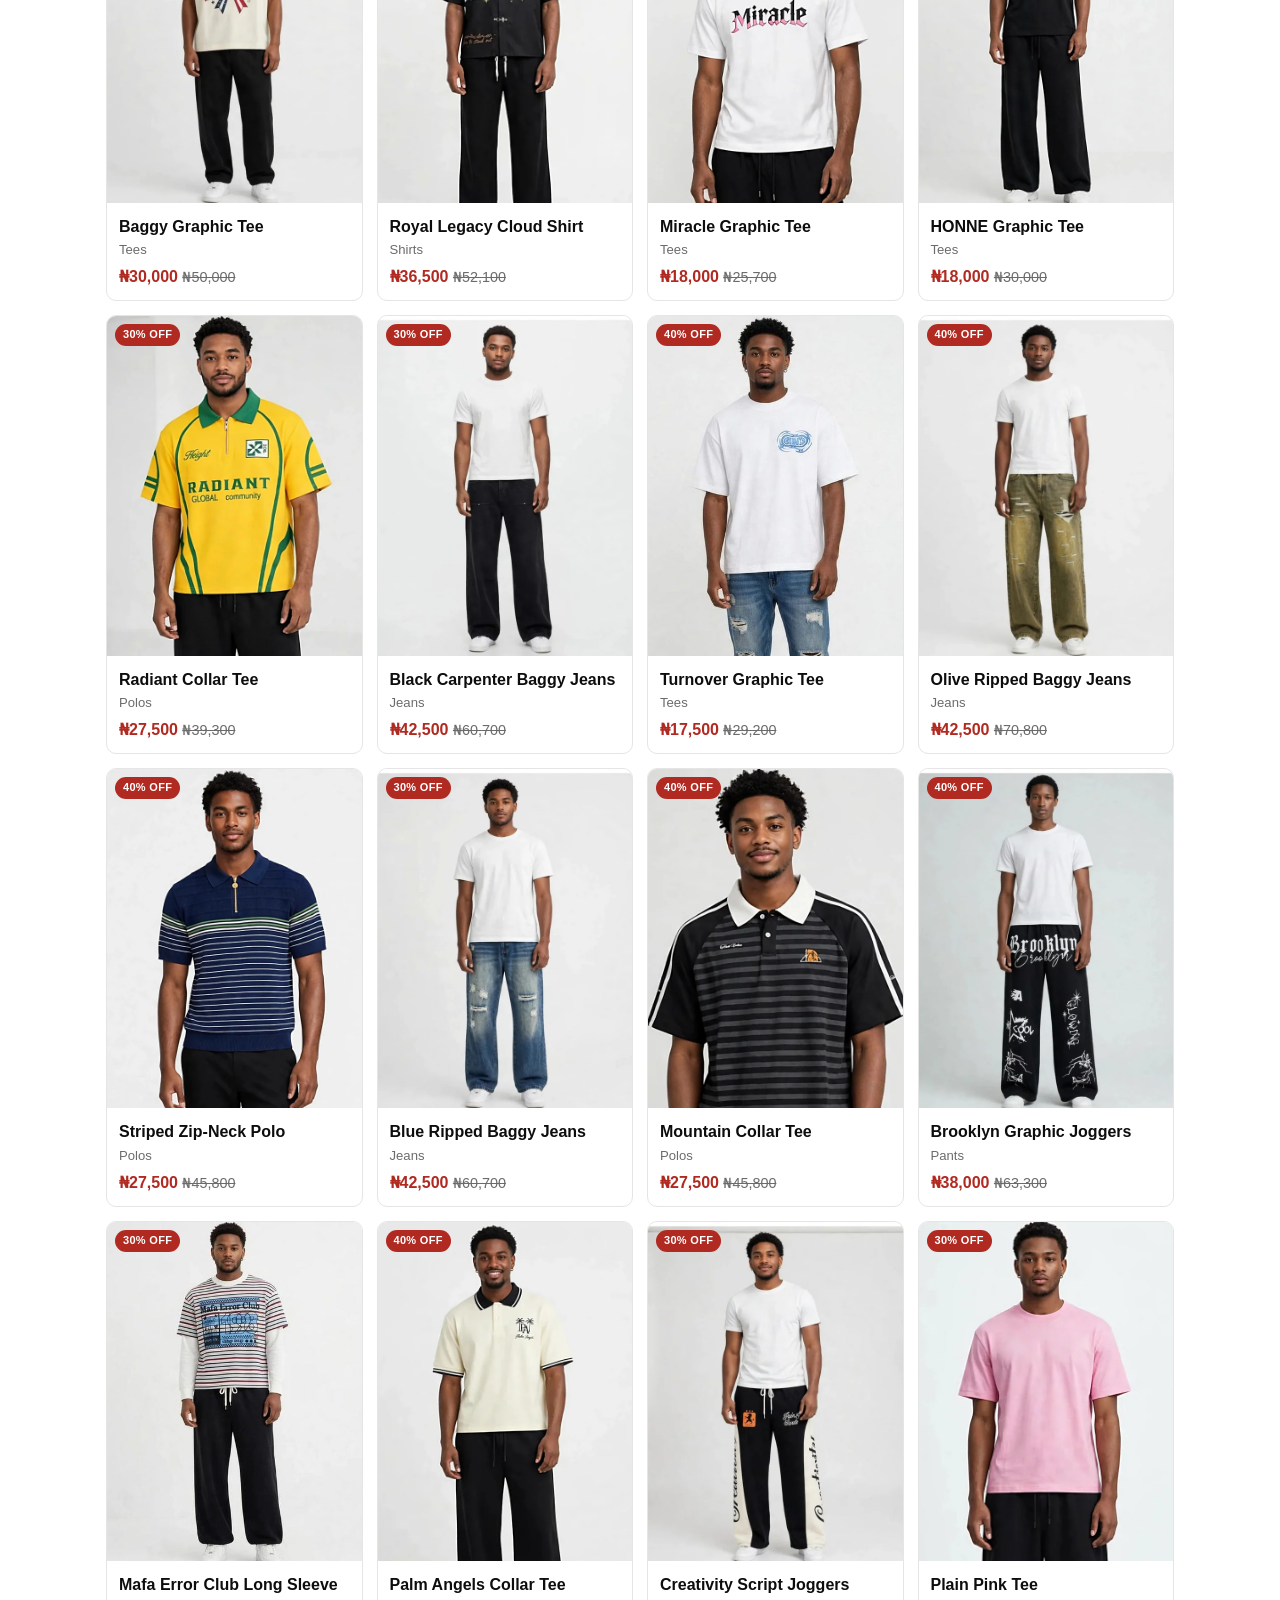
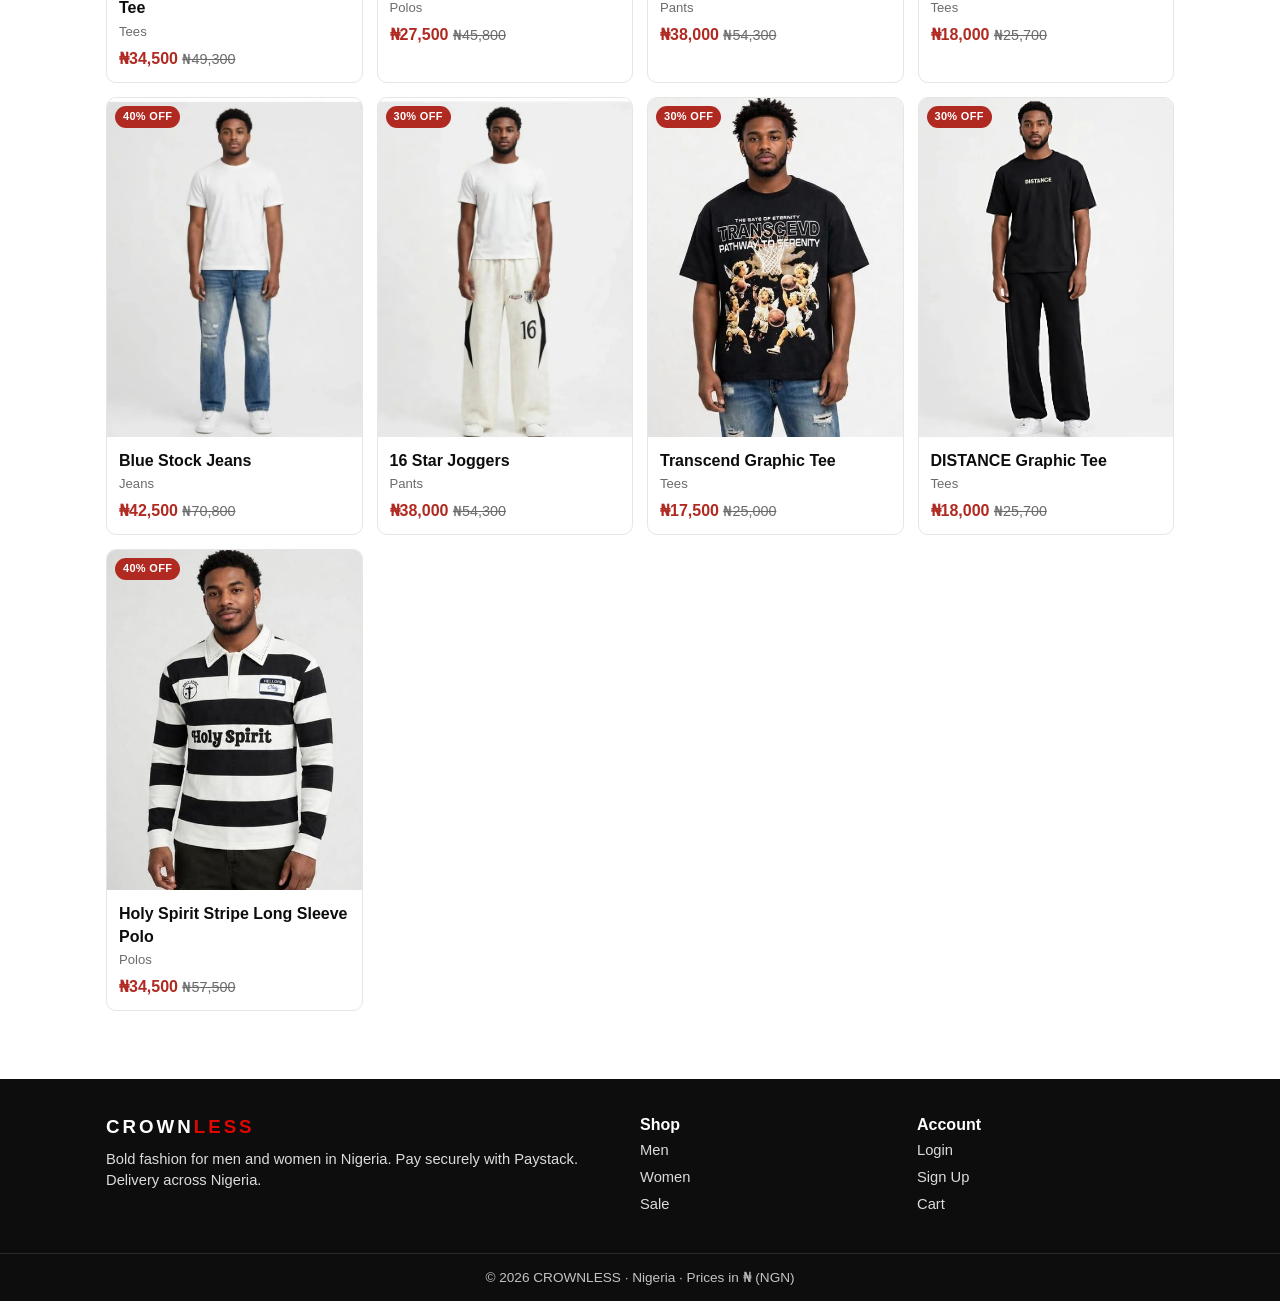
==== commit b71d50f6: "CROWNLESS: add TWB women's batch 2 (w16-w24)" ====
--- a/index.html
+++ b/index.html
@@ -147,6 +147,7 @@
 <script src="products13.js"></script>
 <script src="products14.js"></script>
 <script src="products15.js"></script>
+<script src="products16.js"></script>
 <script src="app.js"></script>
 <script src="home-tiles.js"></script>
 <script>
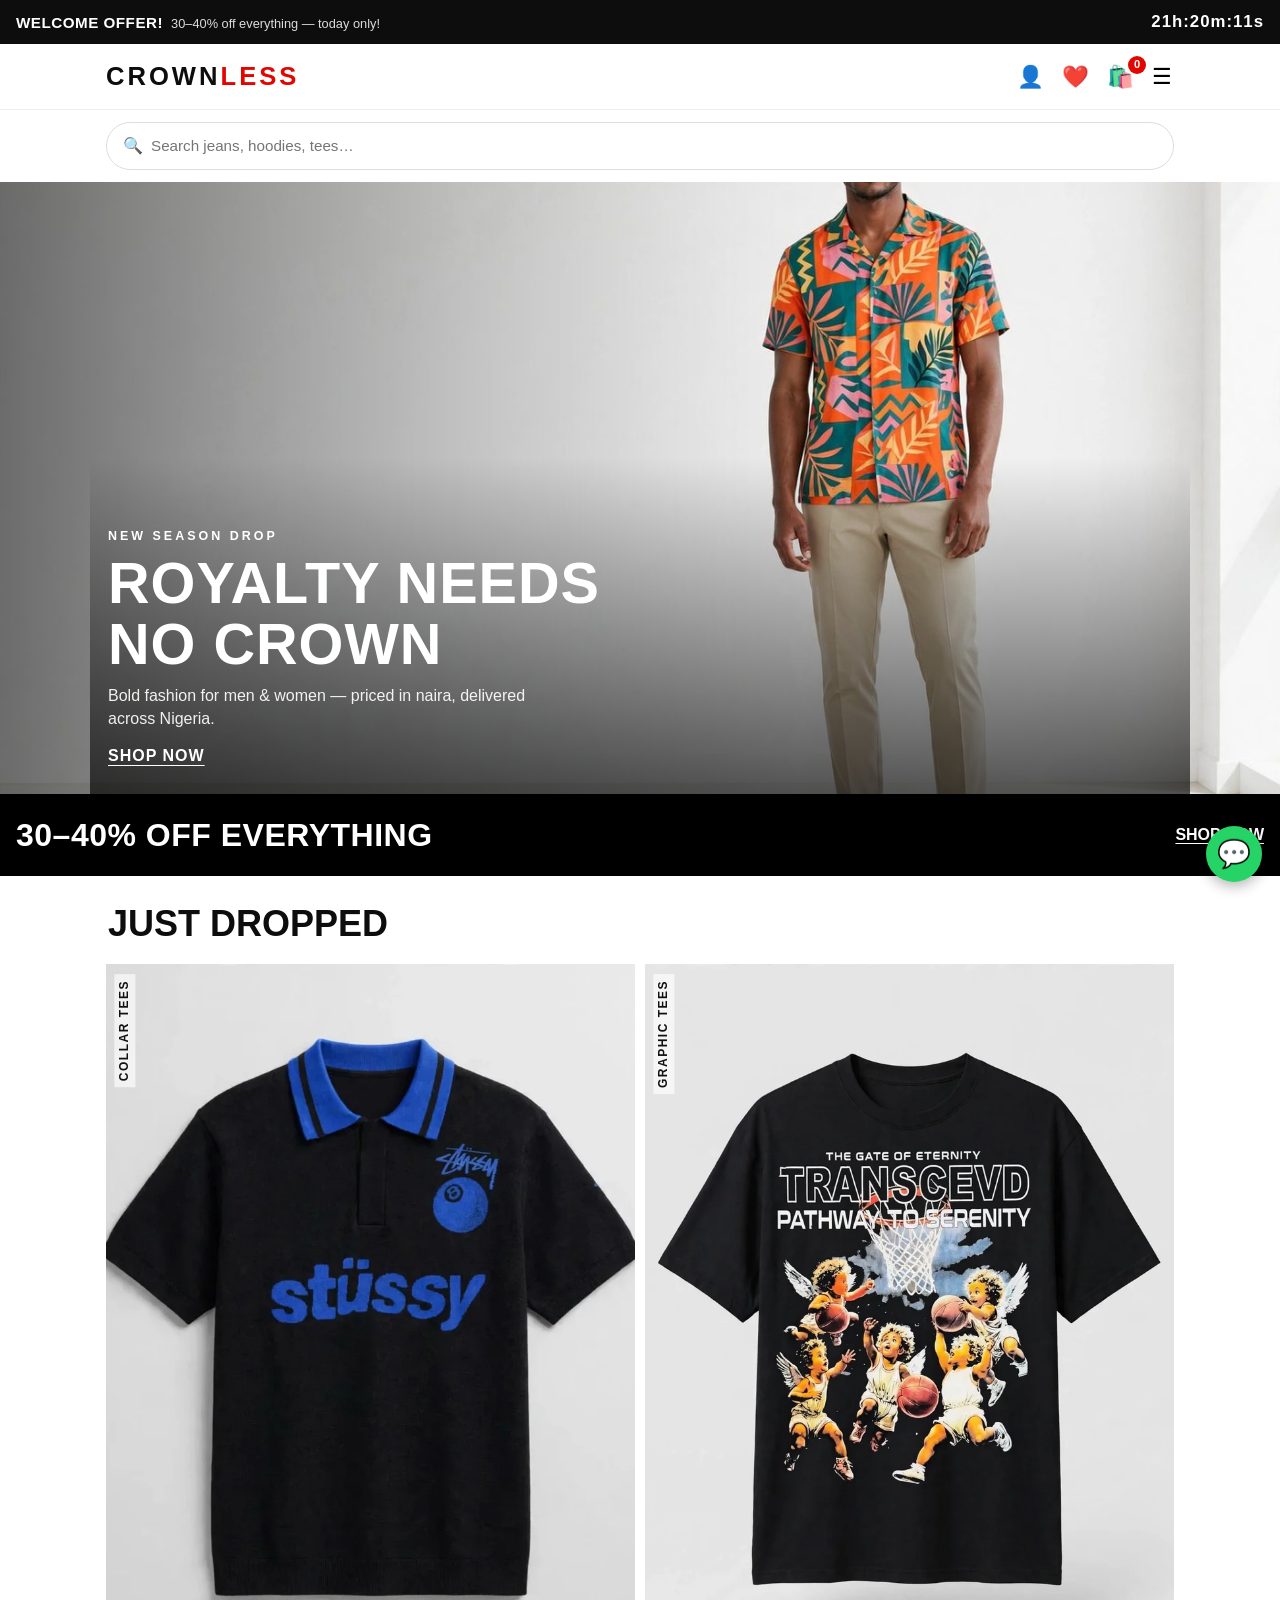
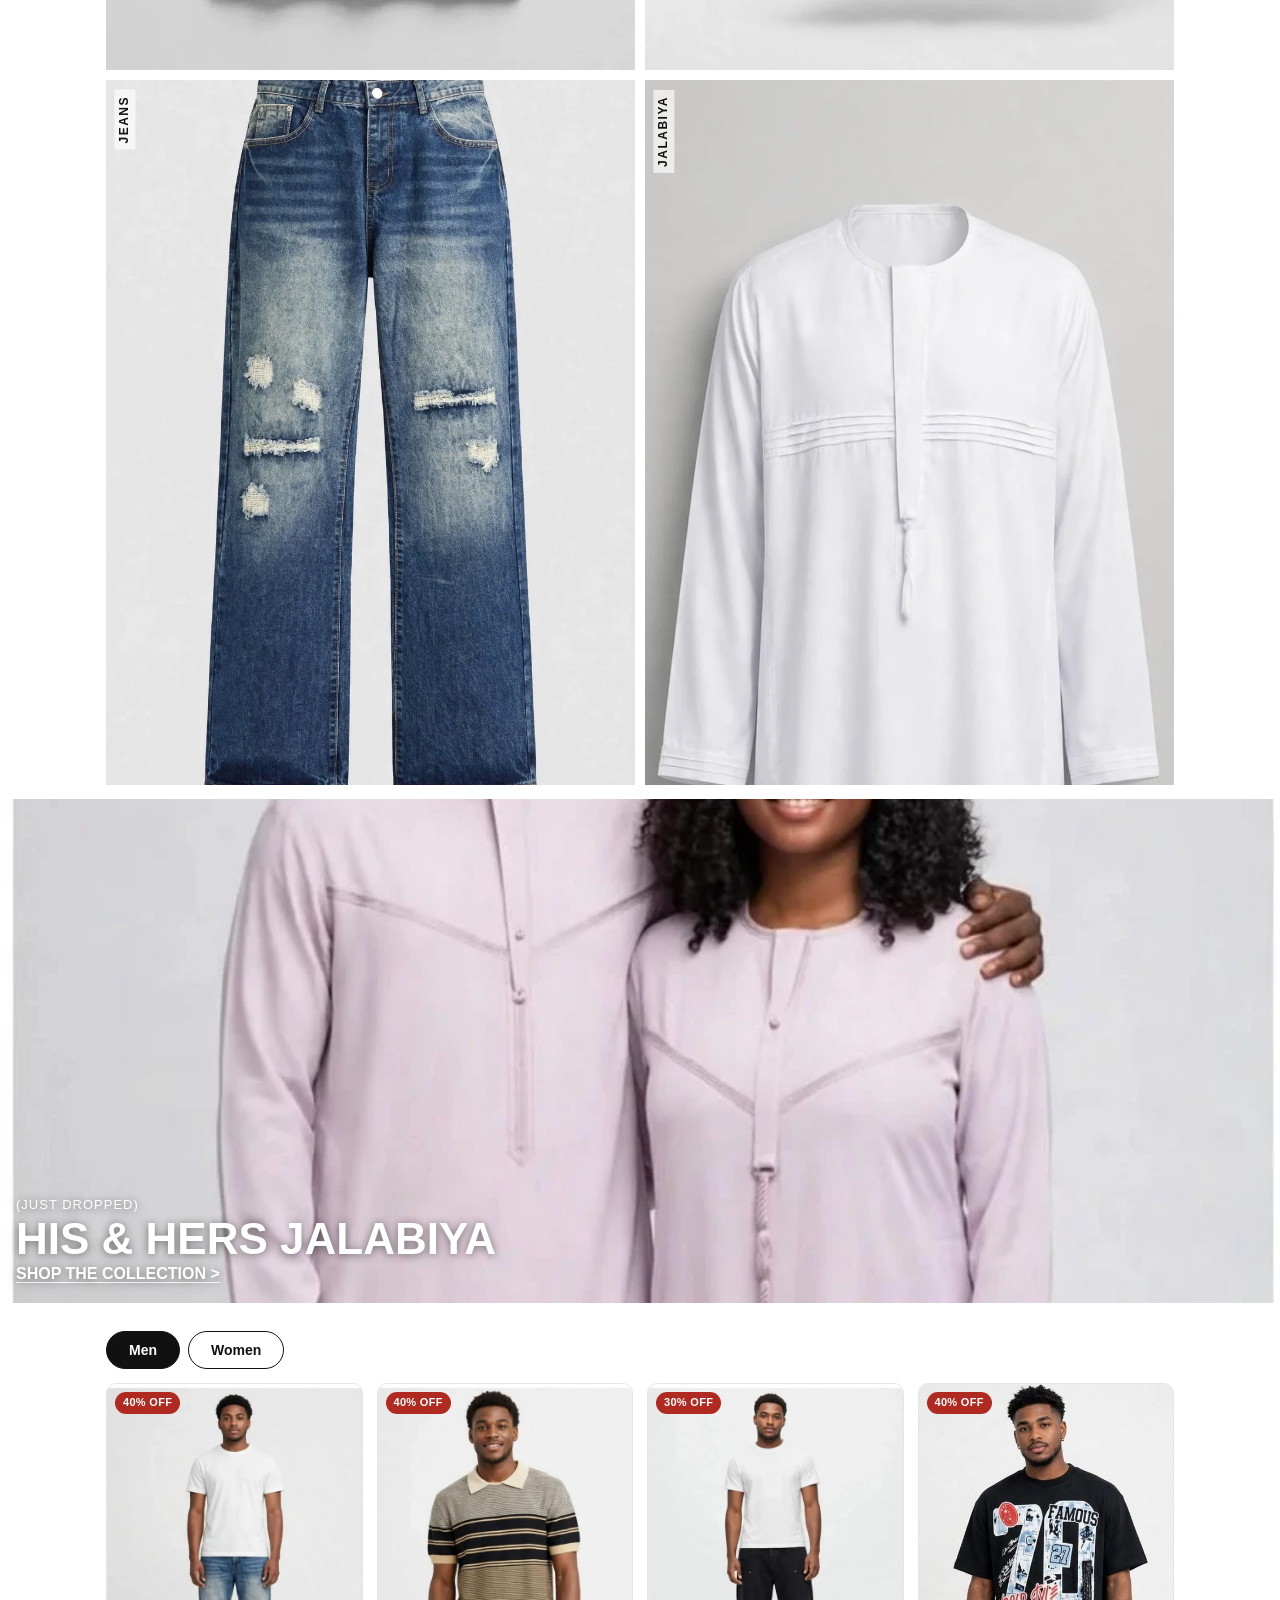
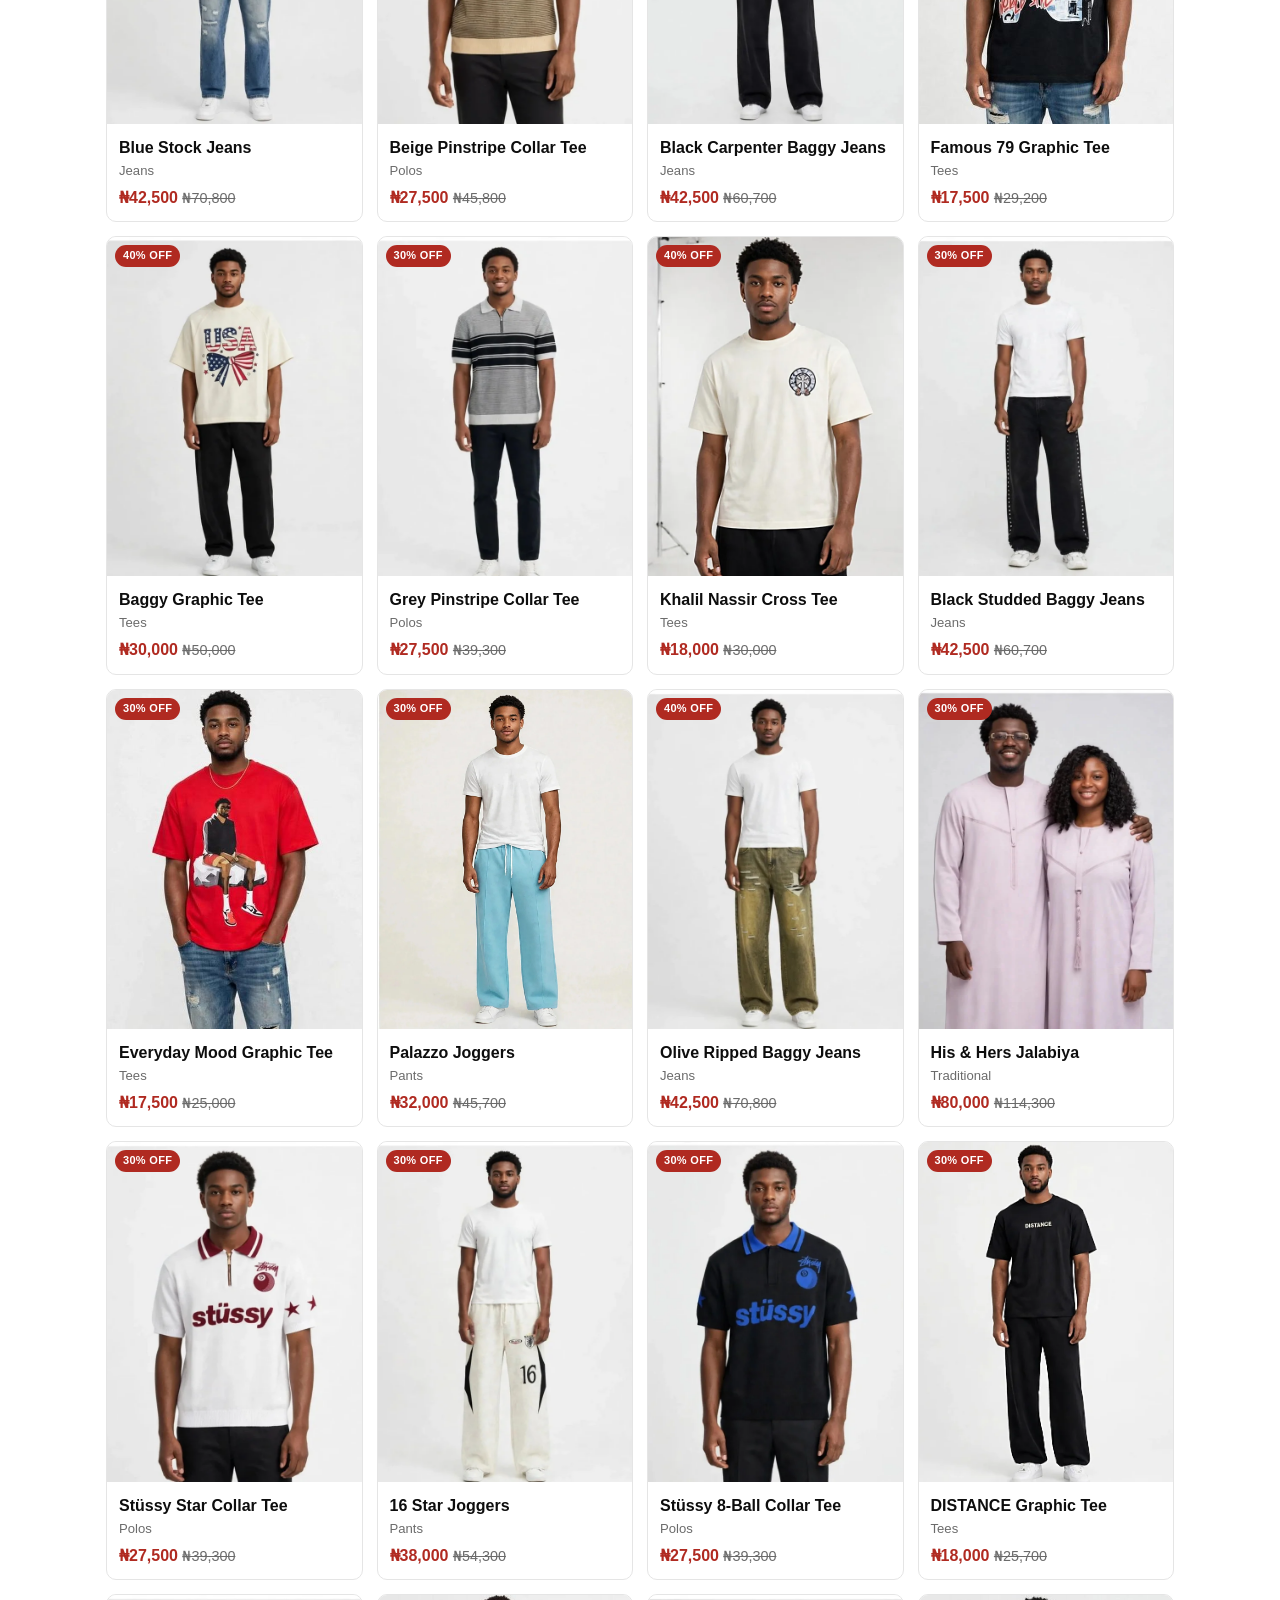
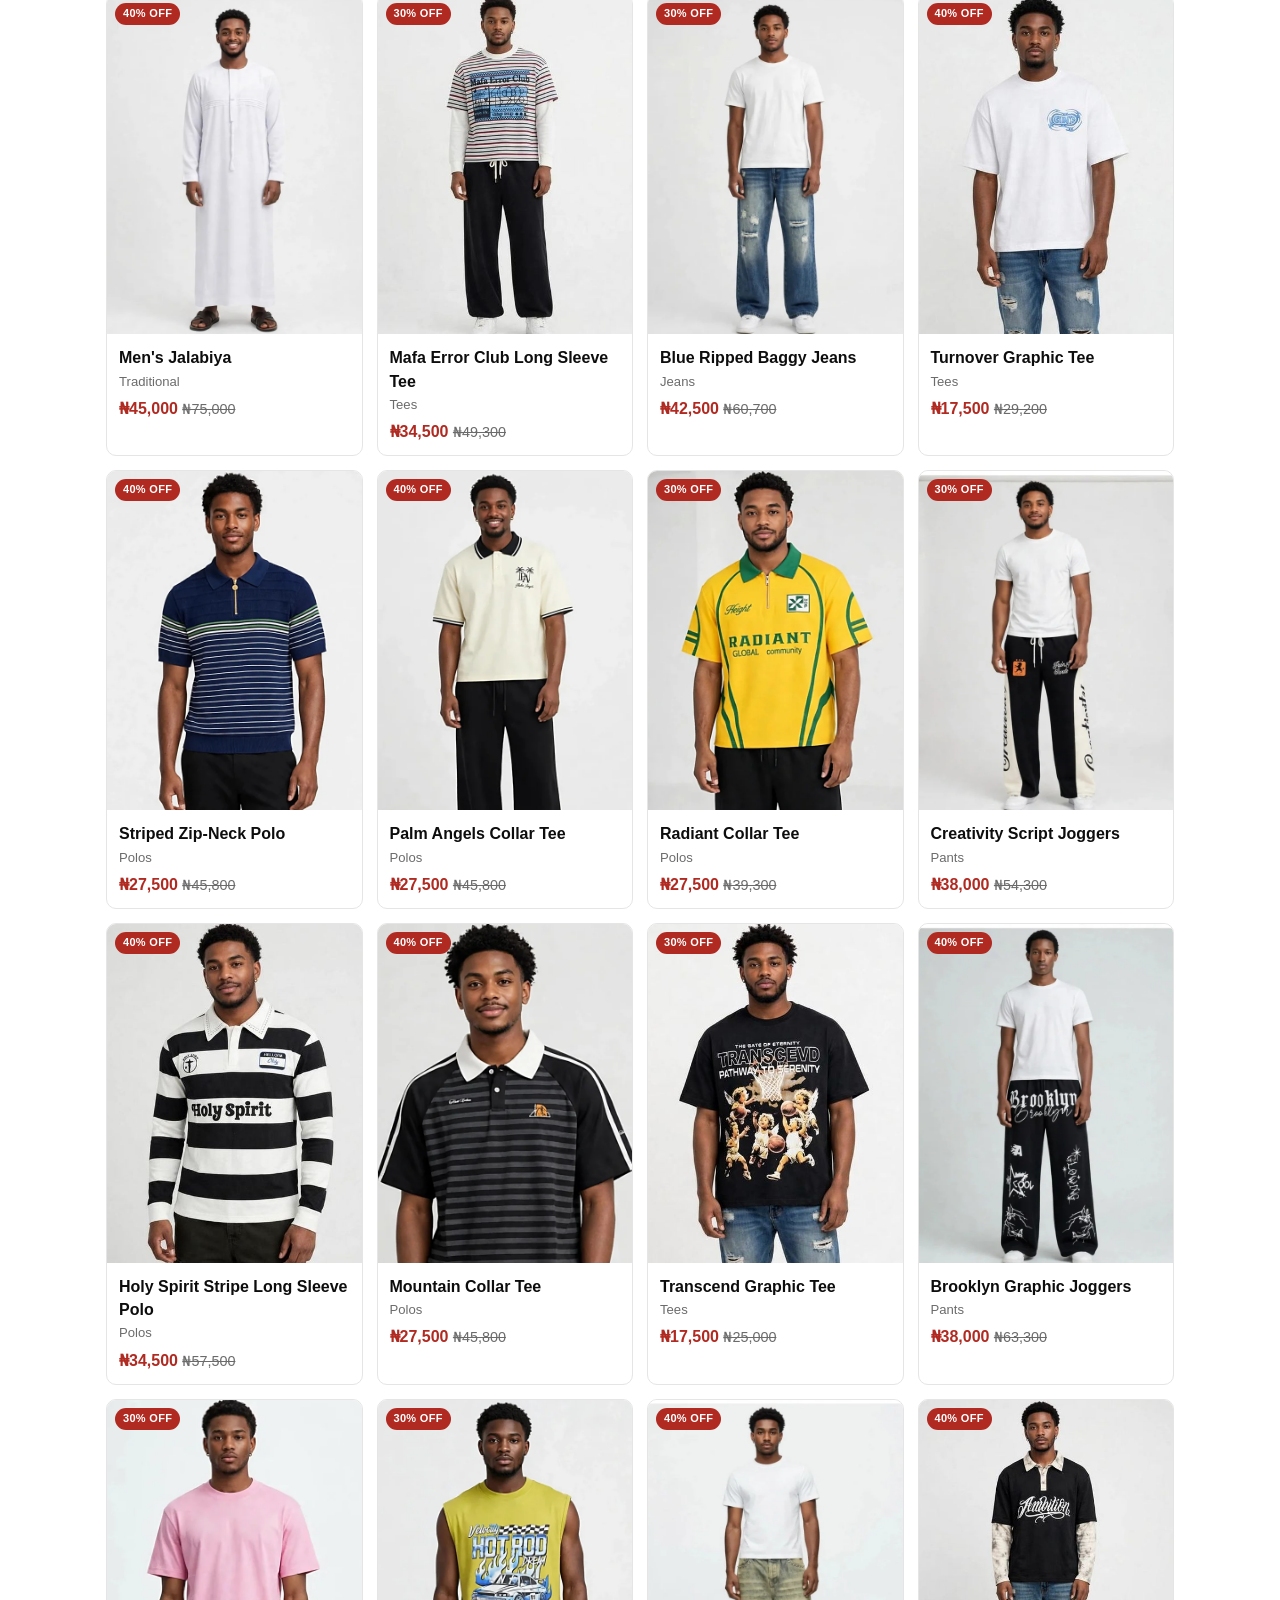
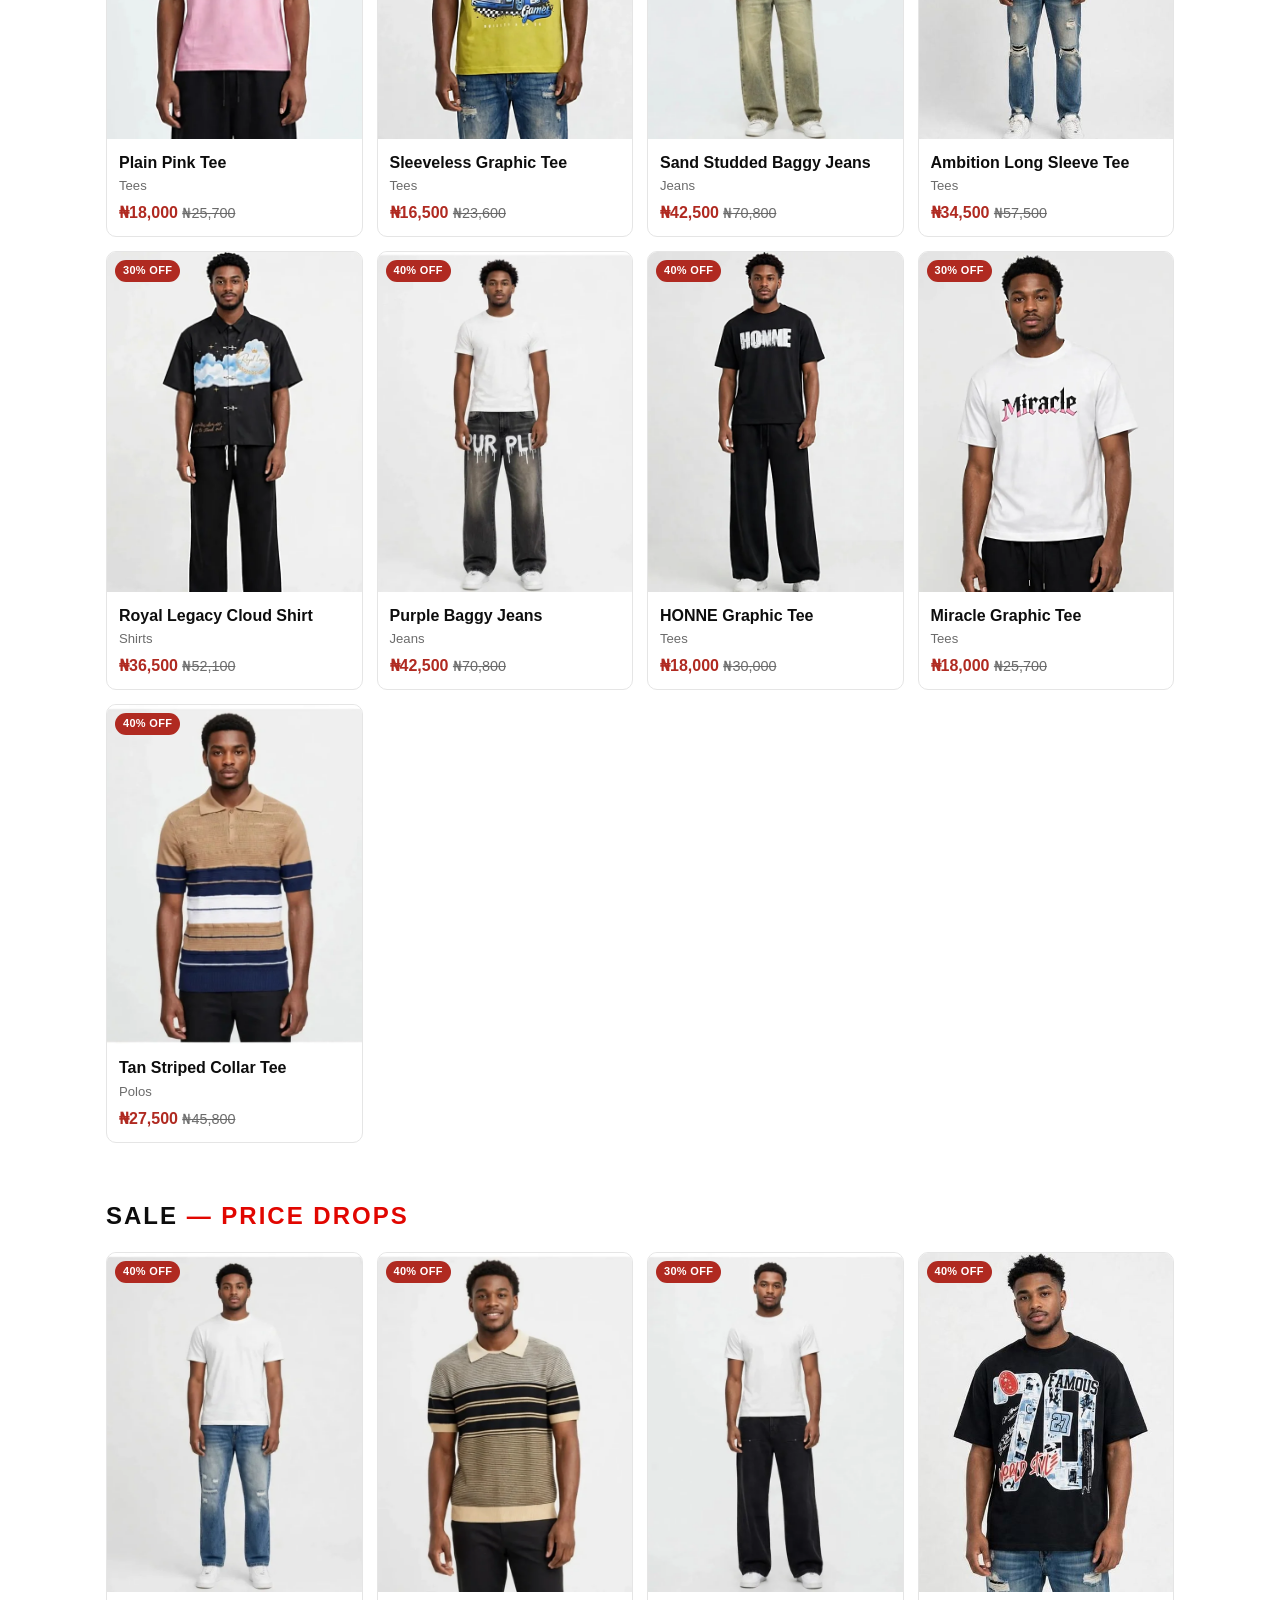
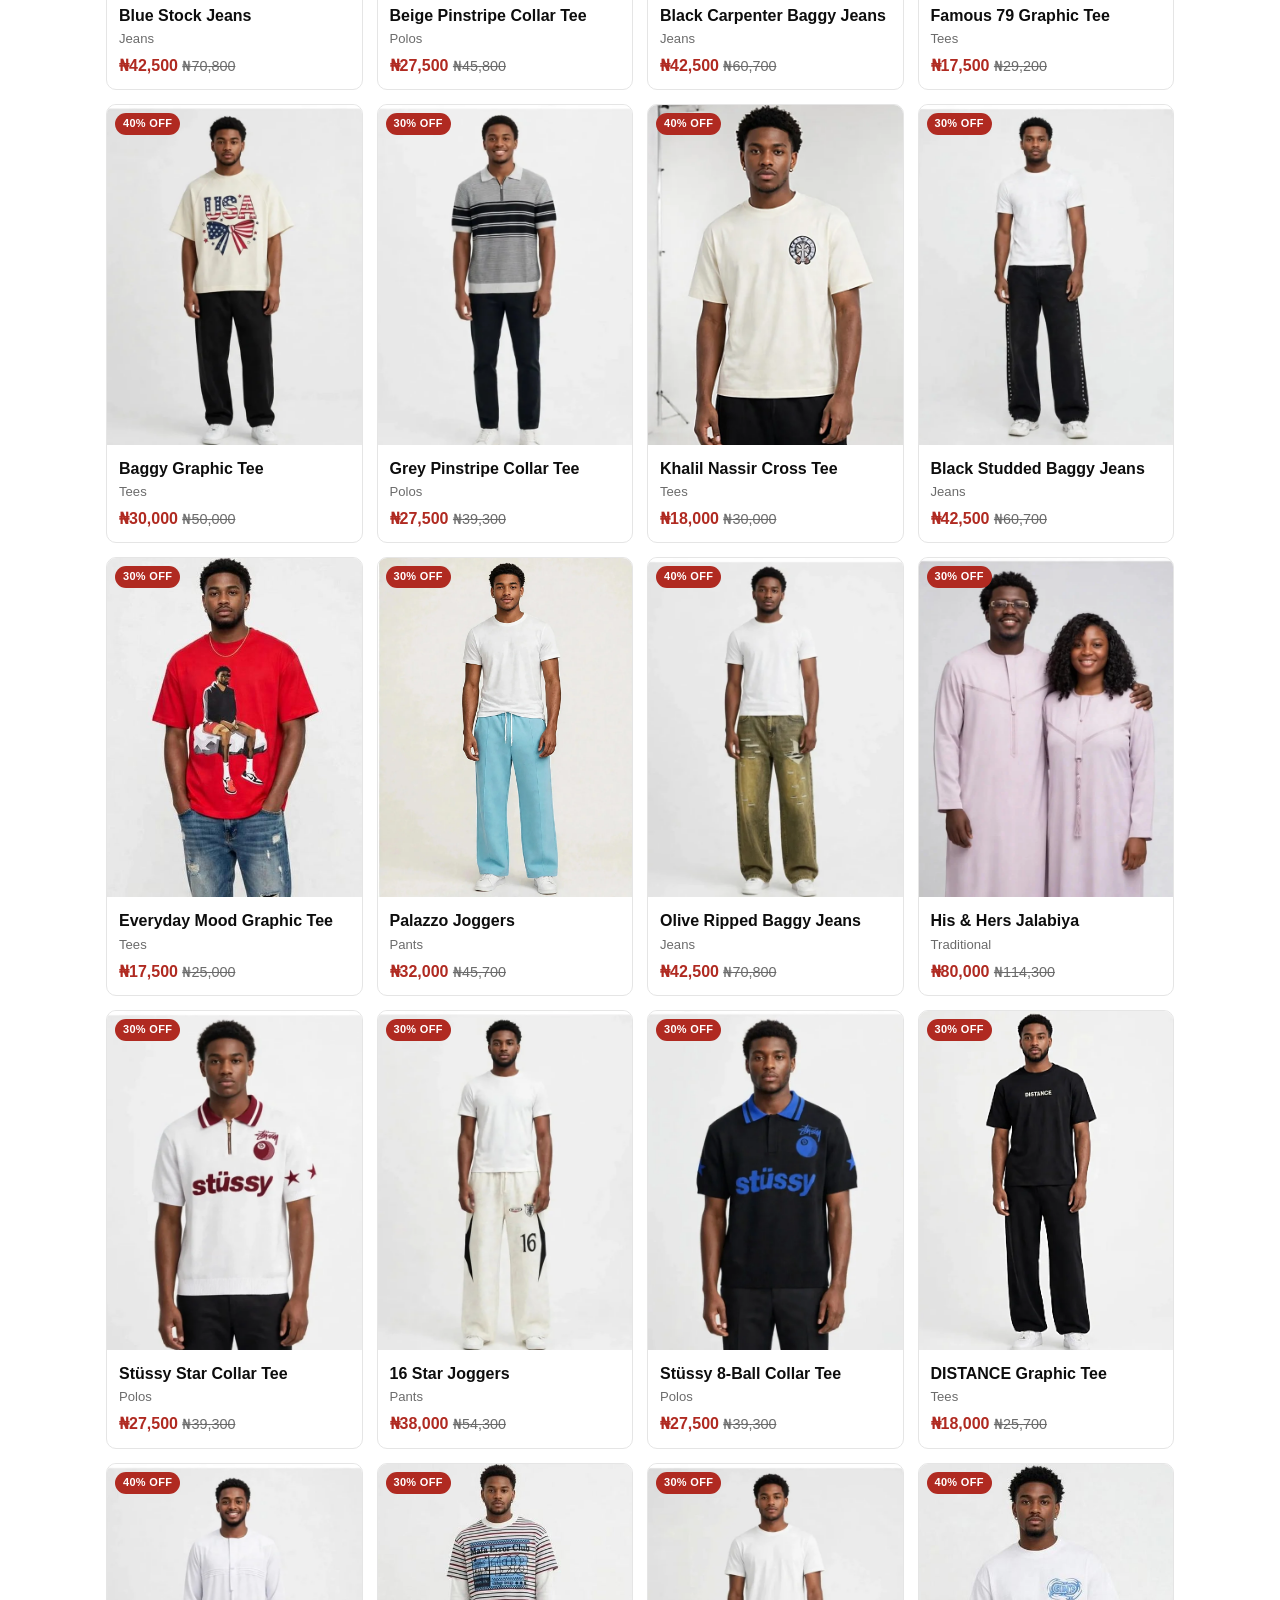
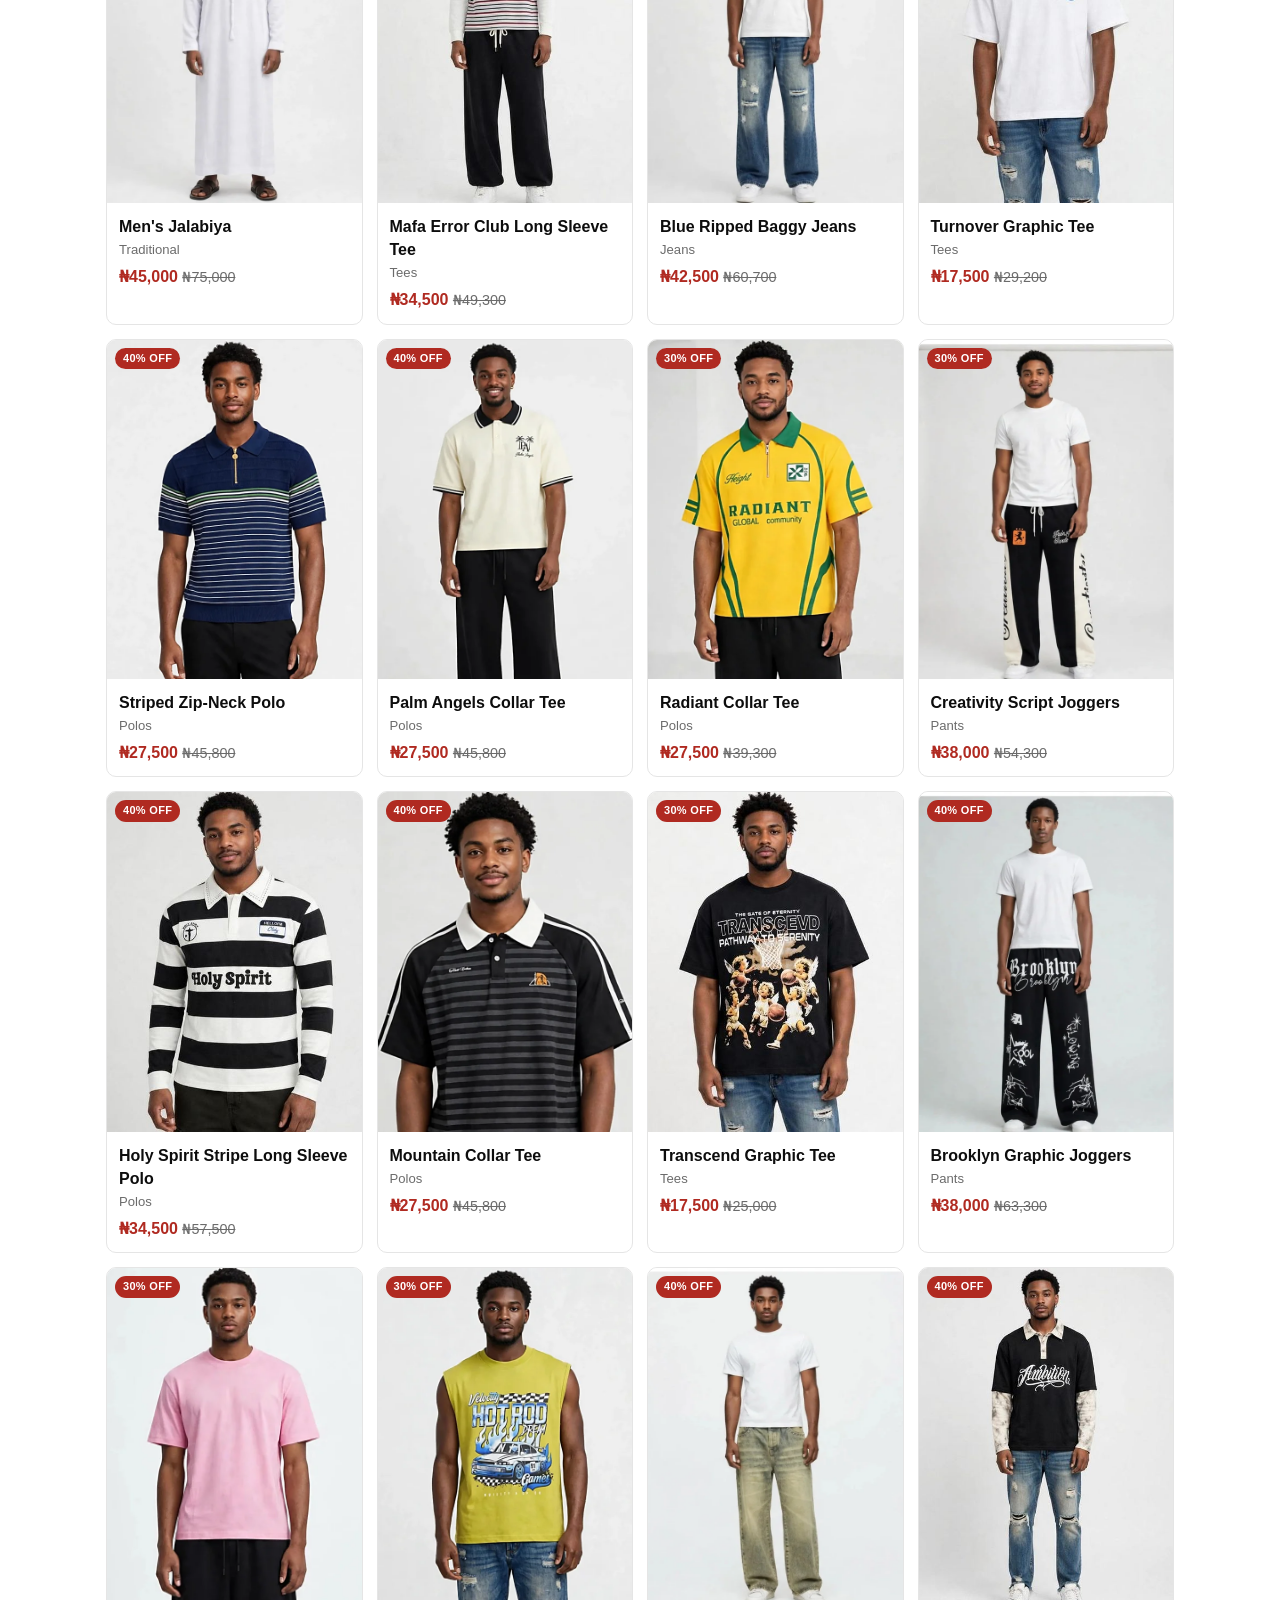
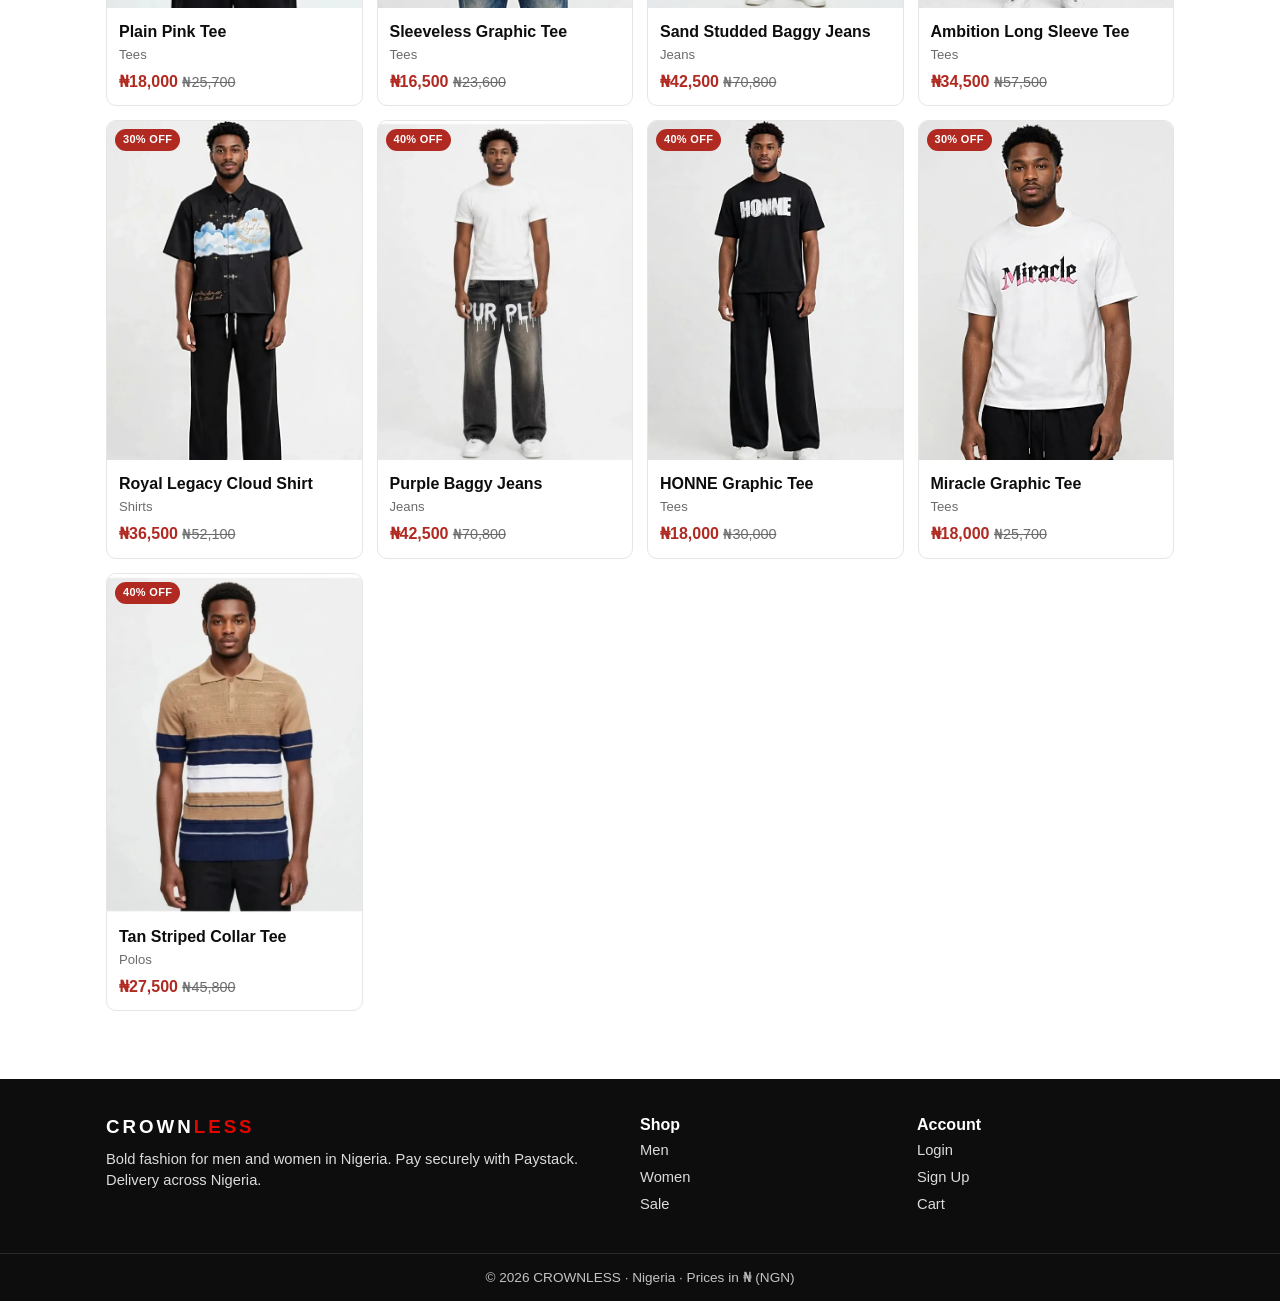
==== commit dc10d507: "CROWNLESS: fix cart Remove button squeezed into the quantity box" ====
--- a/index.html
+++ b/index.html
@@ -4,7 +4,7 @@
 <meta charset="UTF-8">
 <meta name="viewport" content="width=device-width, initial-scale=1.0">
 <title>CROWNLESS — Bold Fashion for Men & Women | Nigeria</title>
-<link rel="stylesheet" href="styles.css?v=15">
+<link rel="stylesheet" href="styles.css?v=16">
 </head>
 <body>
 
--- a/styles.css
+++ b/styles.css
@@ -146,8 +146,8 @@
 .cart-line .line-meta { color: var(--grey-dark); font-size: 0.85rem; }
 .cart-line .line-price { font-weight: 900; text-align: right; }
 .qty-mini { display: inline-flex; align-items: center; gap: 8px; margin-top: 6px; }
-.qty-mini button { width: 28px; height: 28px; border: 1px solid #ccc; background: var(--white); border-radius: 6px; font-weight: 800; }
-.remove-btn { background: none; border: none; color: var(--accent); font-size: 0.85rem; font-weight: 700; padding: 0; }
+.qty-mini button:not(.remove-btn) { width: 28px; height: 28px; border: 1px solid #ccc; background: var(--white); border-radius: 6px; font-weight: 800; }
+.remove-btn { width: auto; height: auto; background: none; border: none; color: var(--accent); font-size: 0.85rem; font-weight: 700; padding: 6px 4px; margin-left: 6px; }
 .totals { padding: 18px 0; }
 .totals .row { display: flex; justify-content: space-between; padding: 5px 0; }
 .totals .grand { font-size: 1.2rem; font-weight: 900; border-top: 2px solid var(--black); margin-top: 8px; padding-top: 12px; }
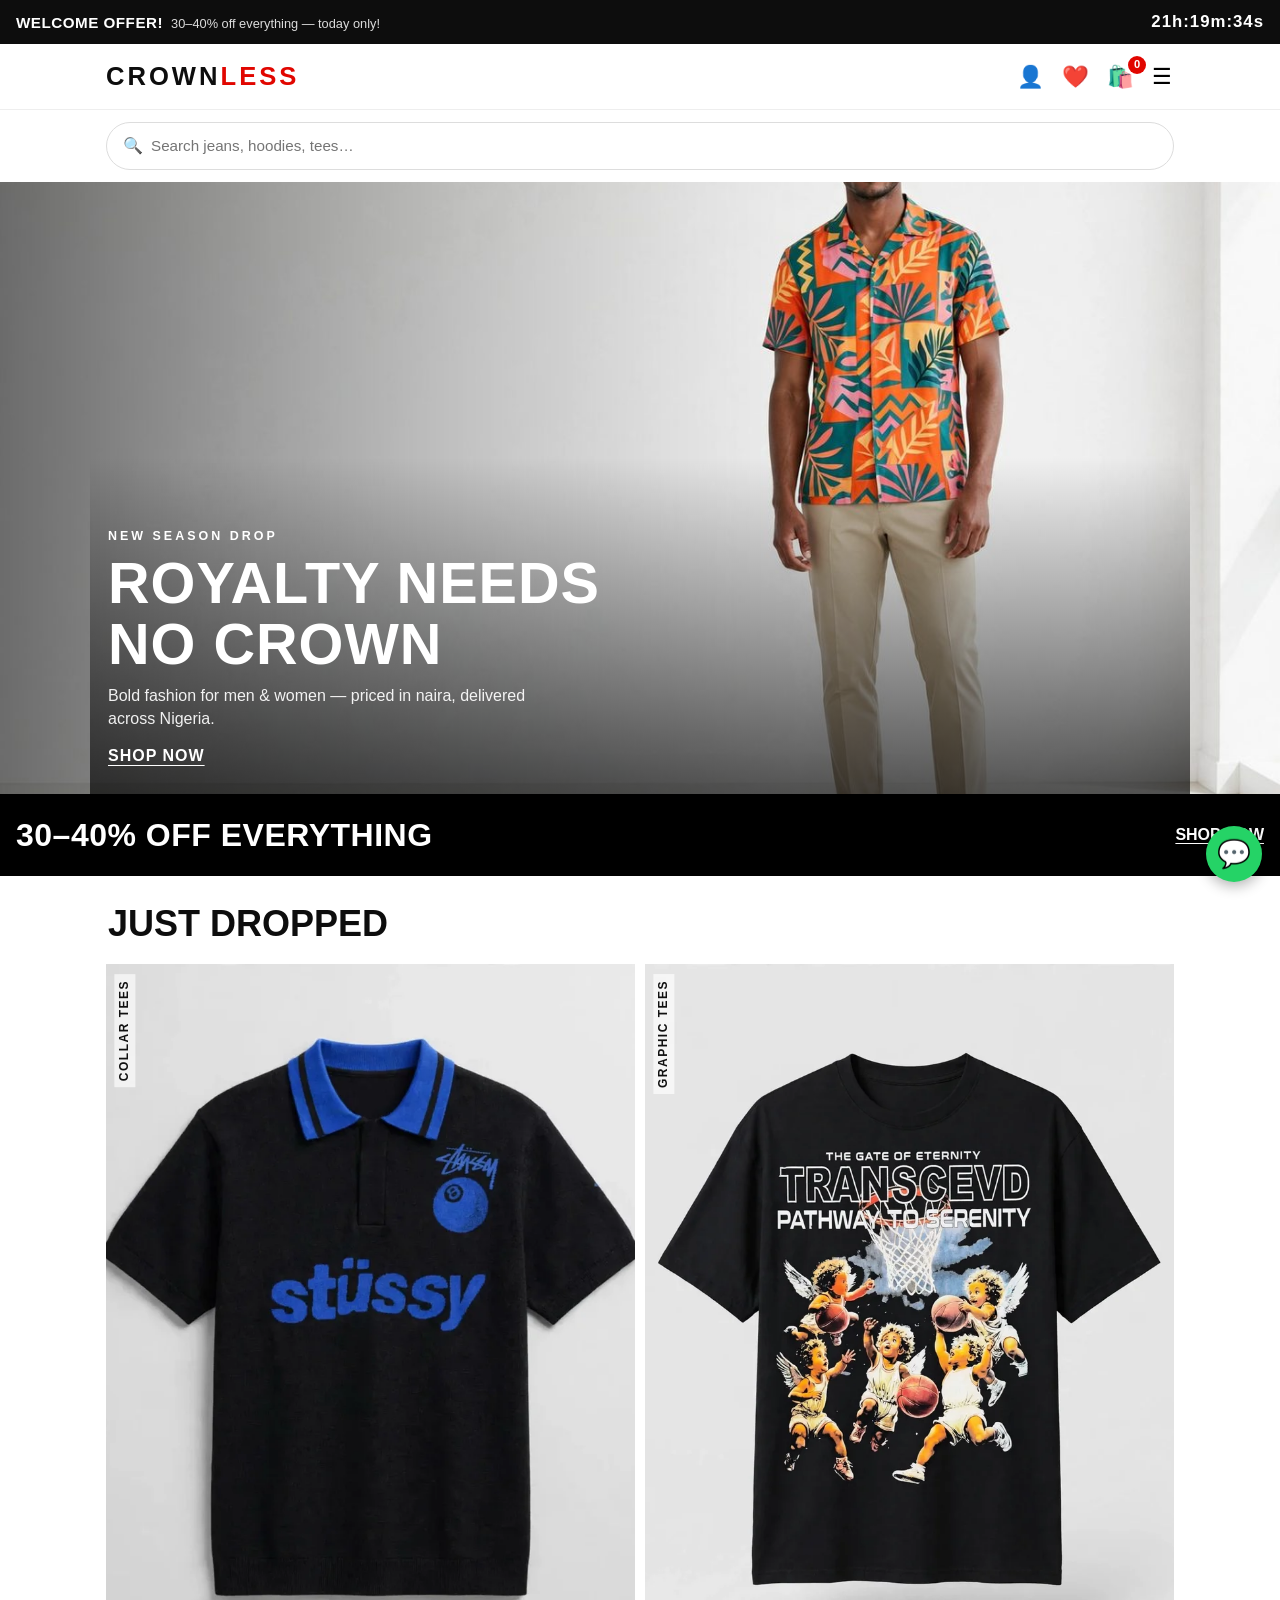
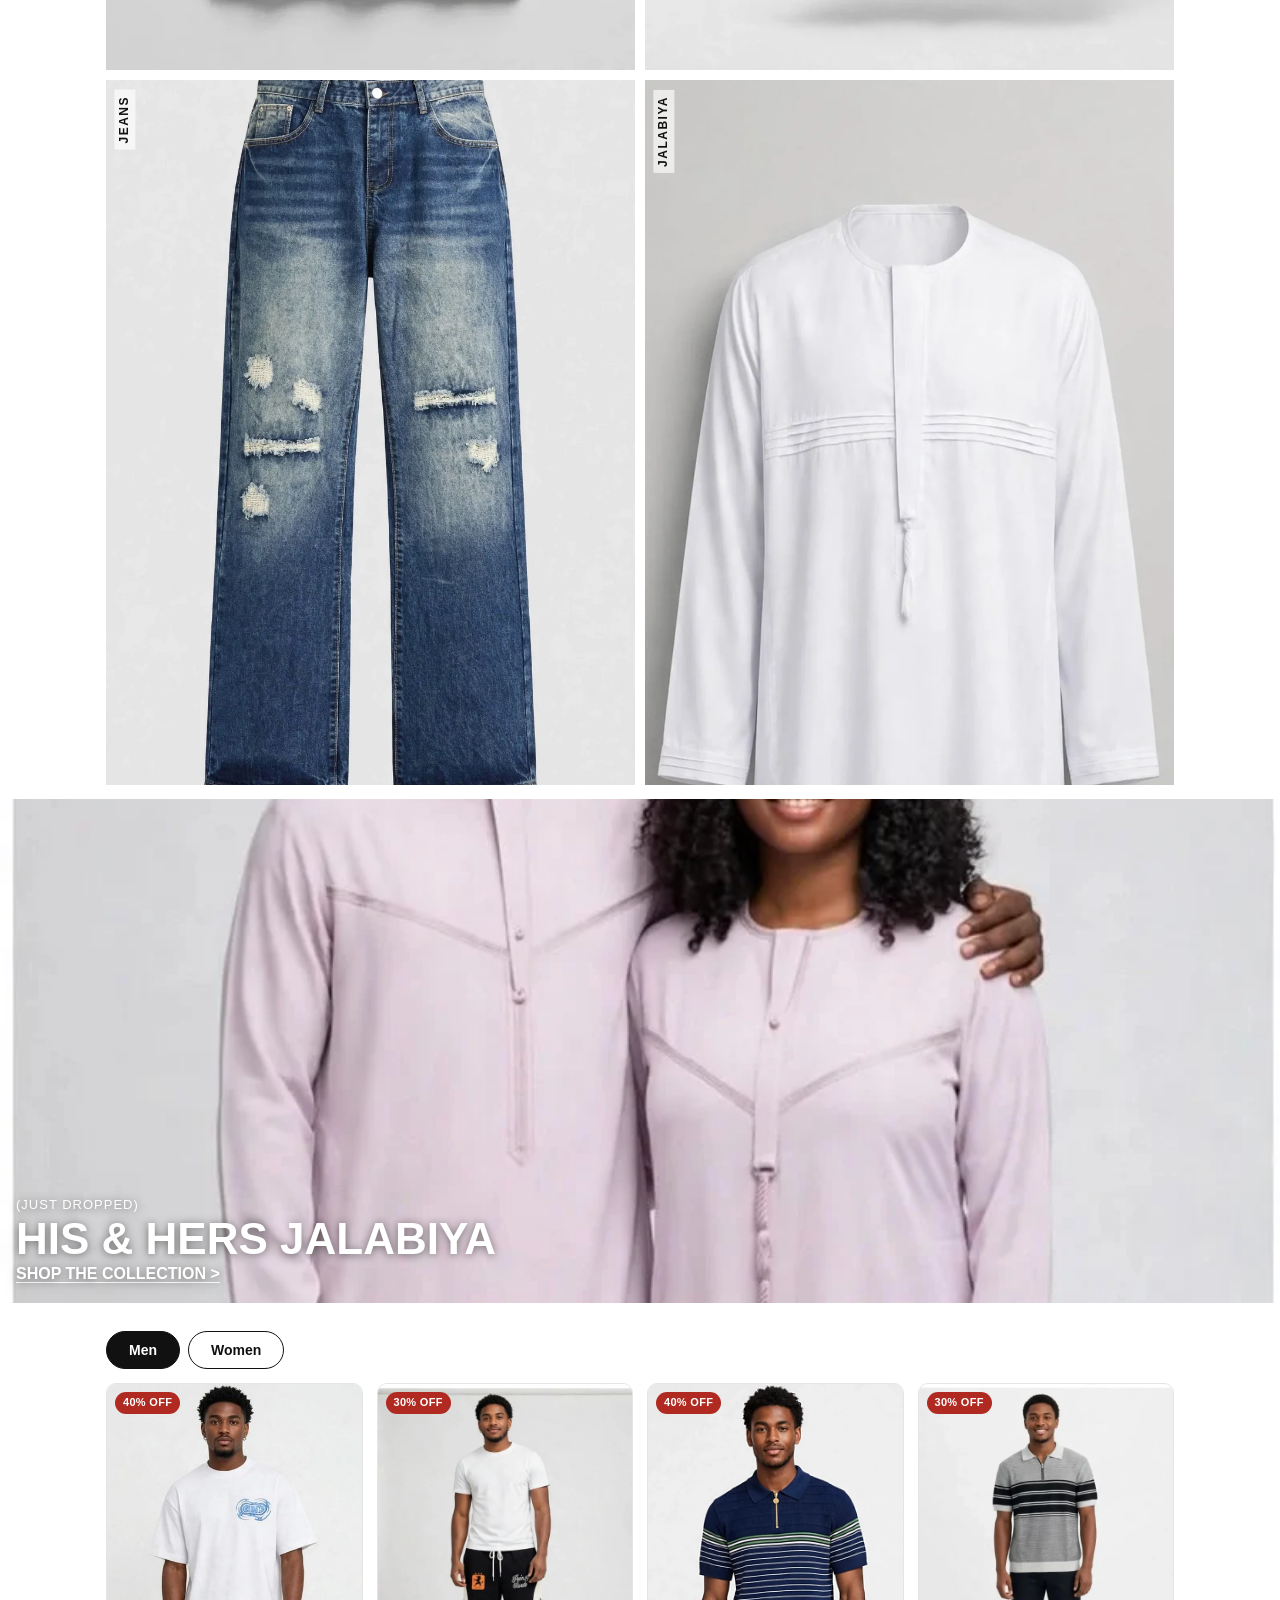
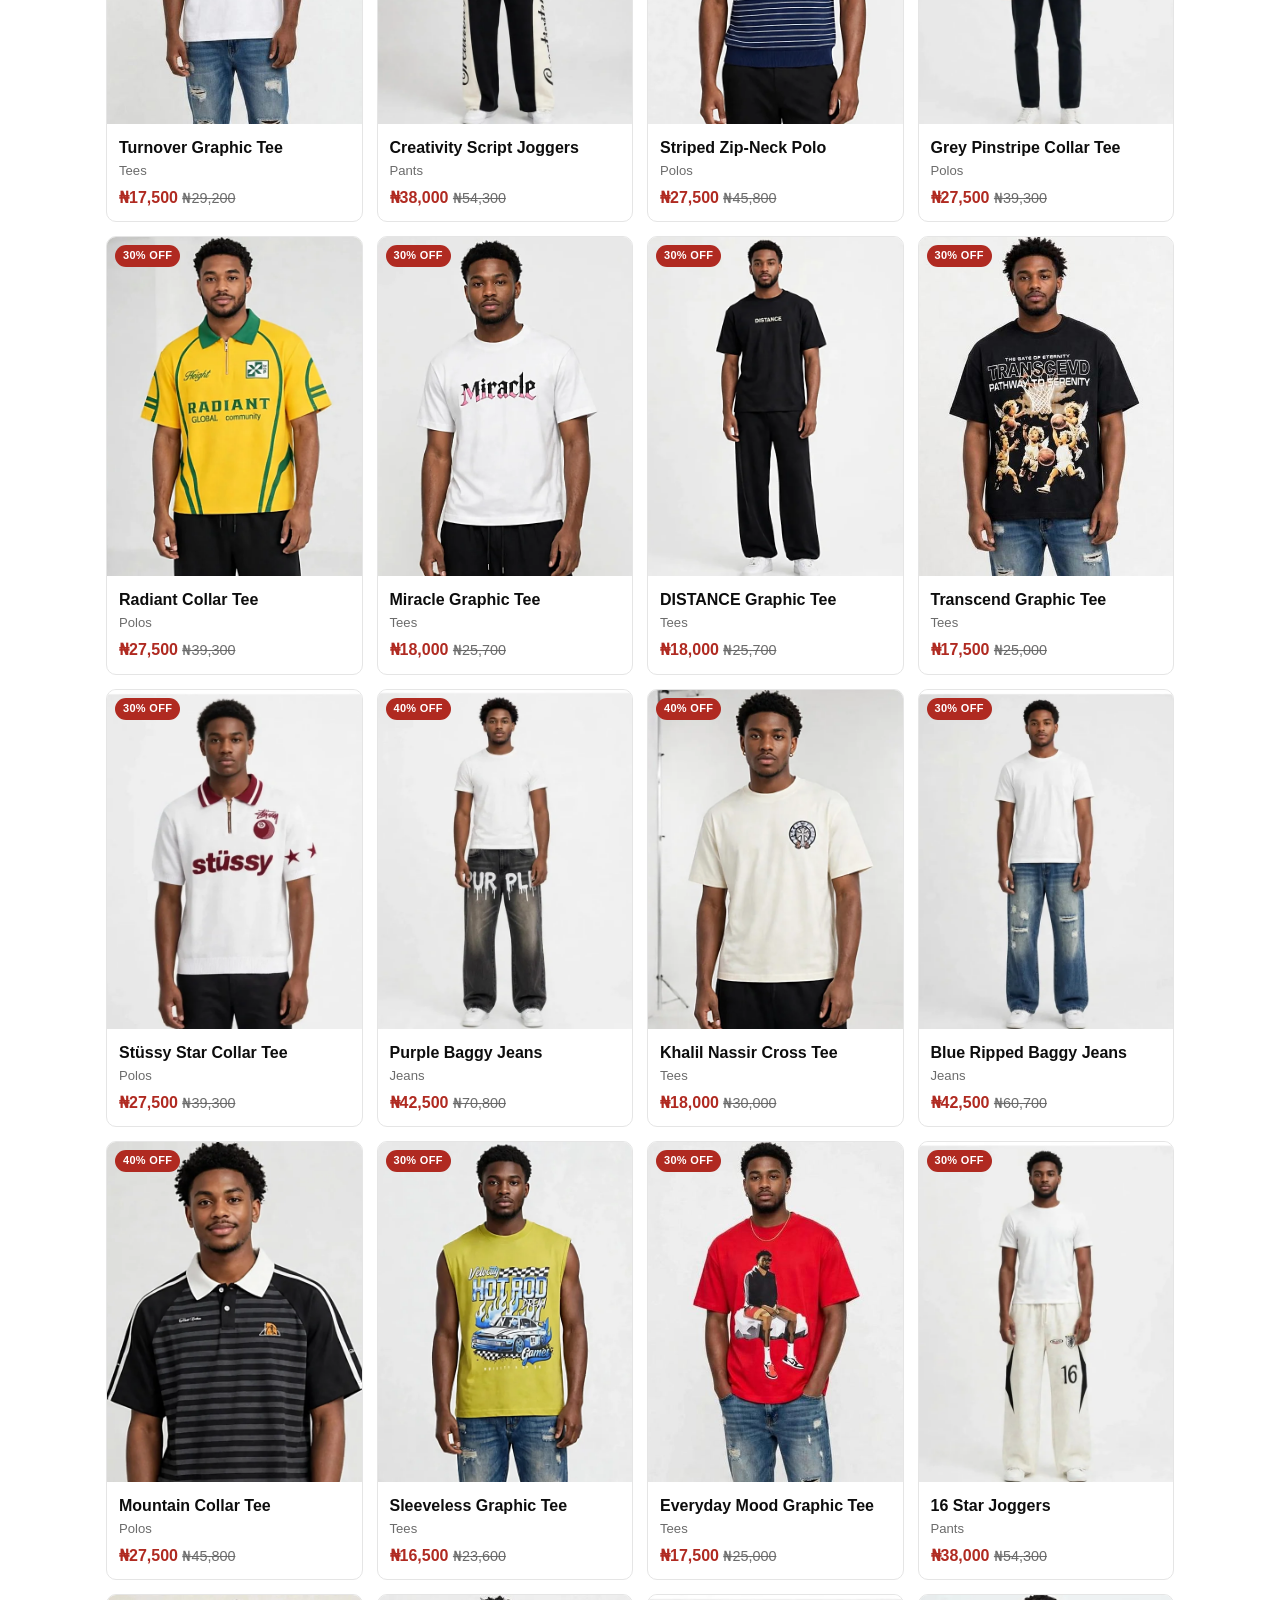
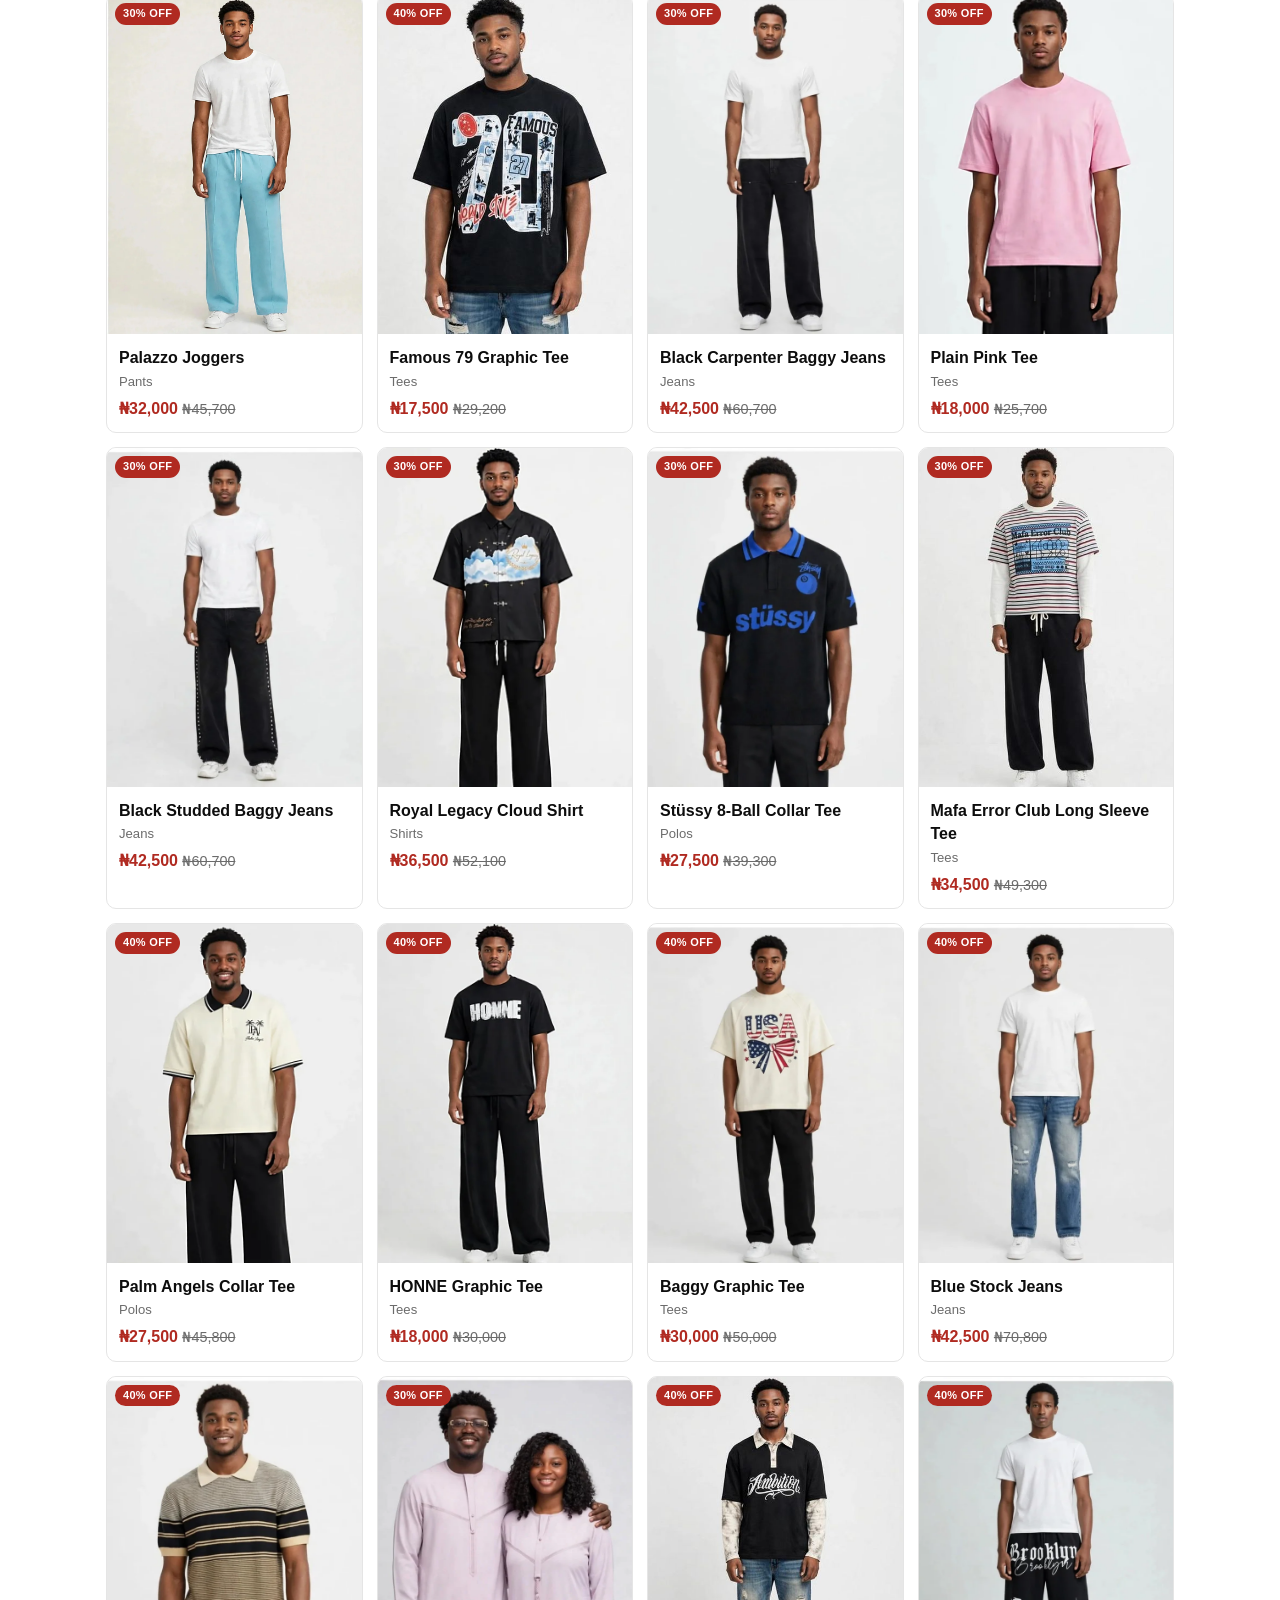
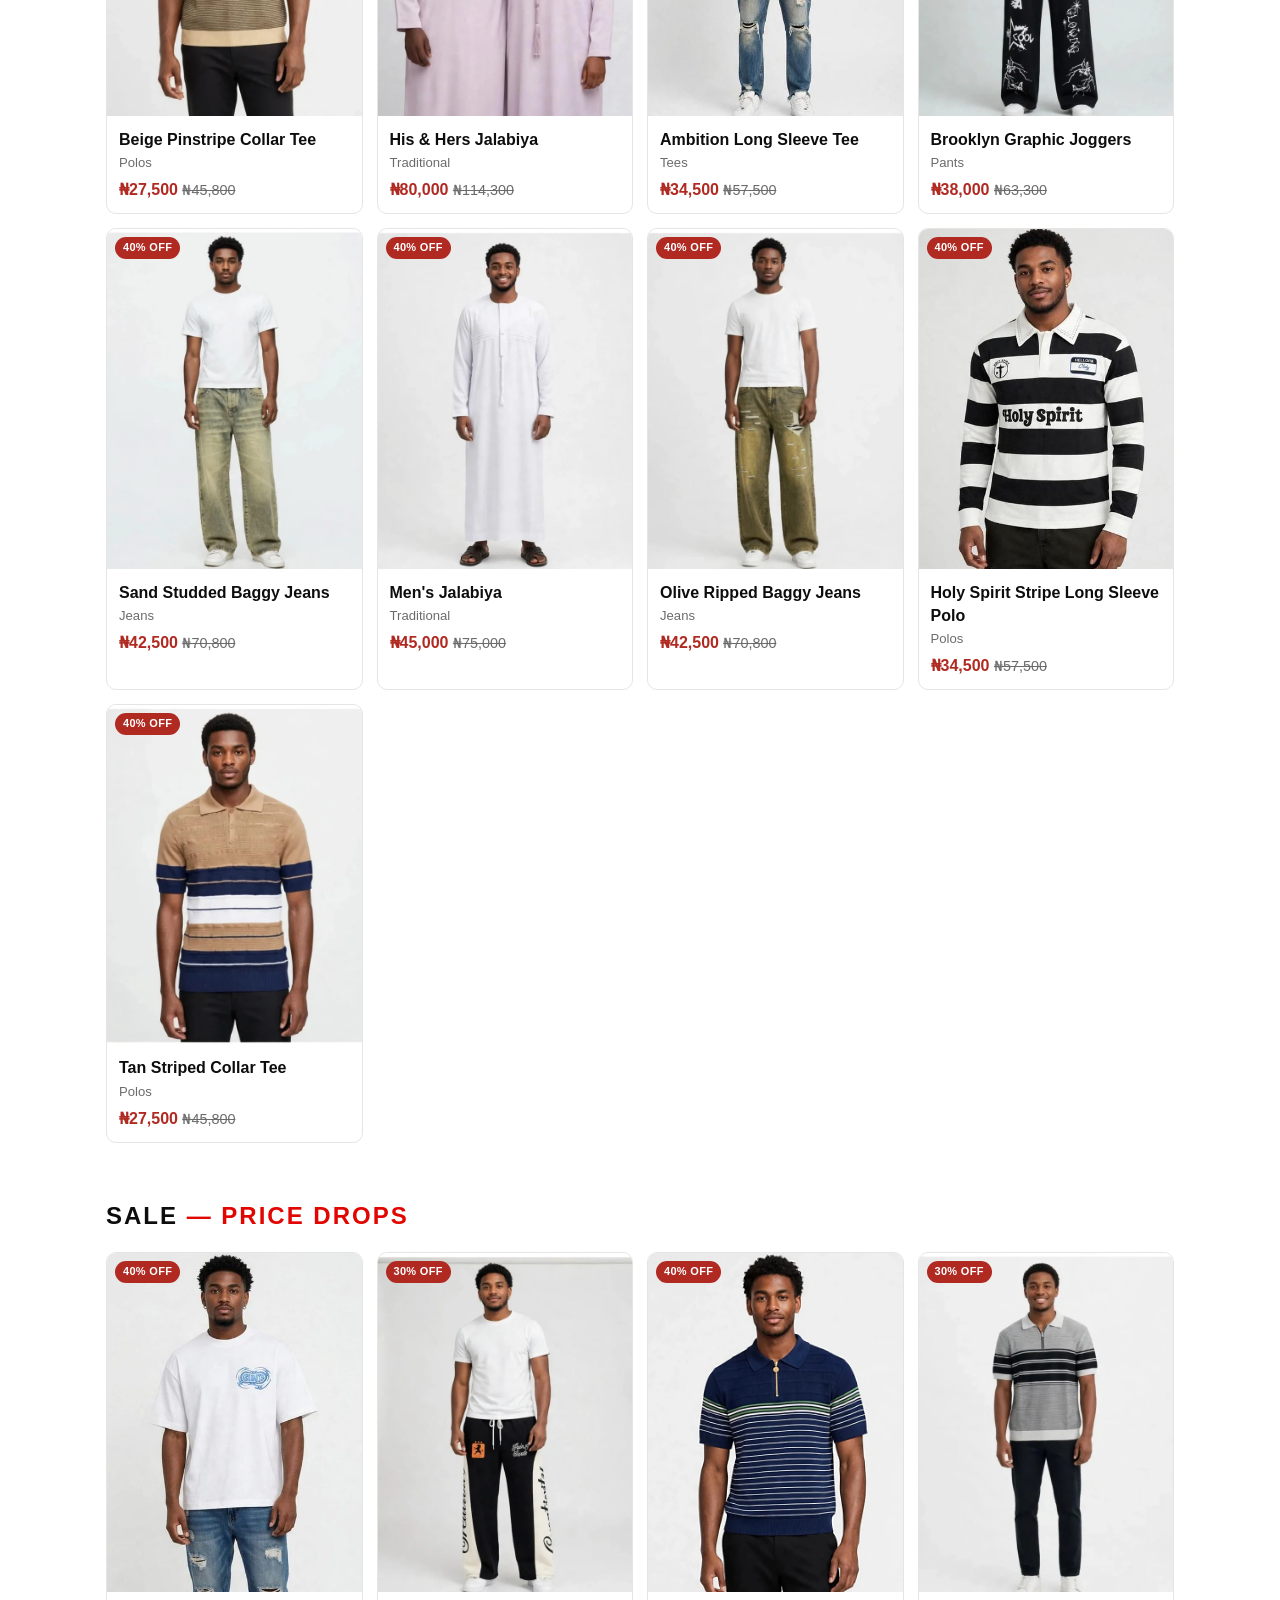
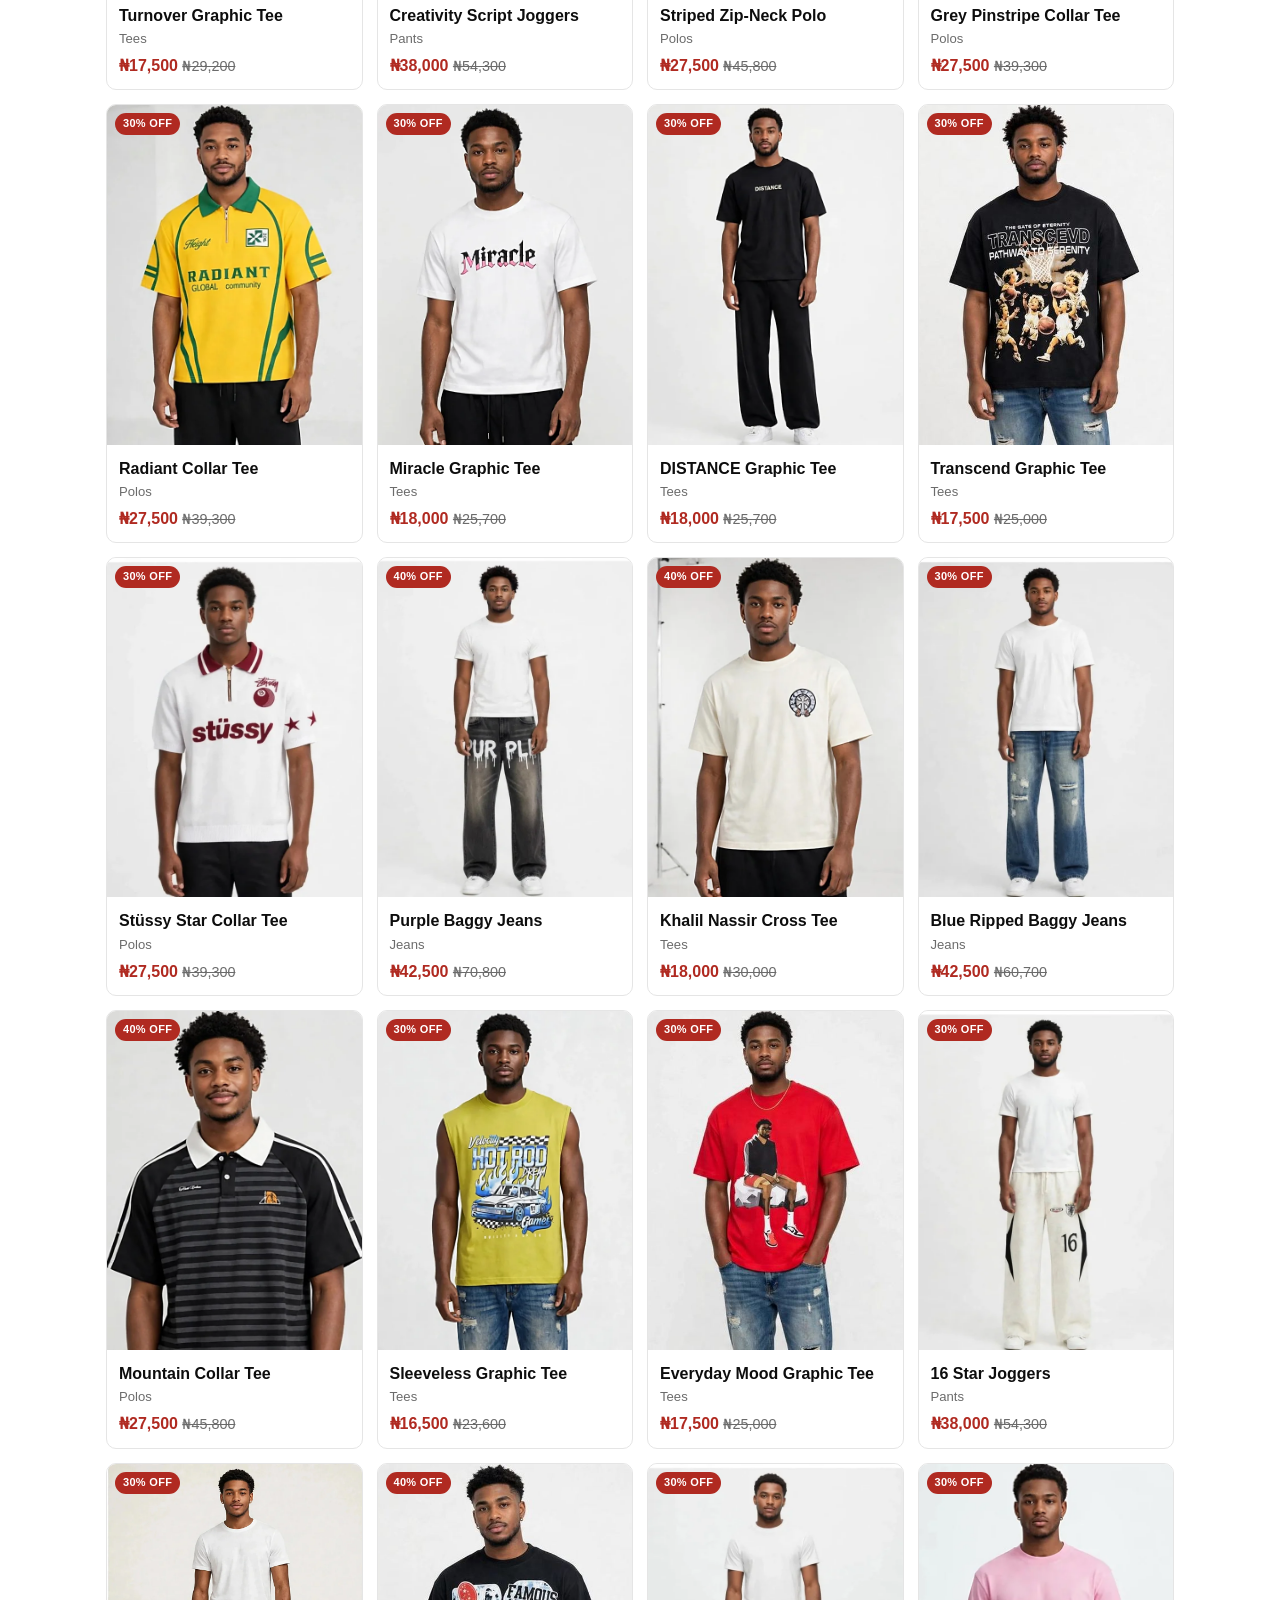
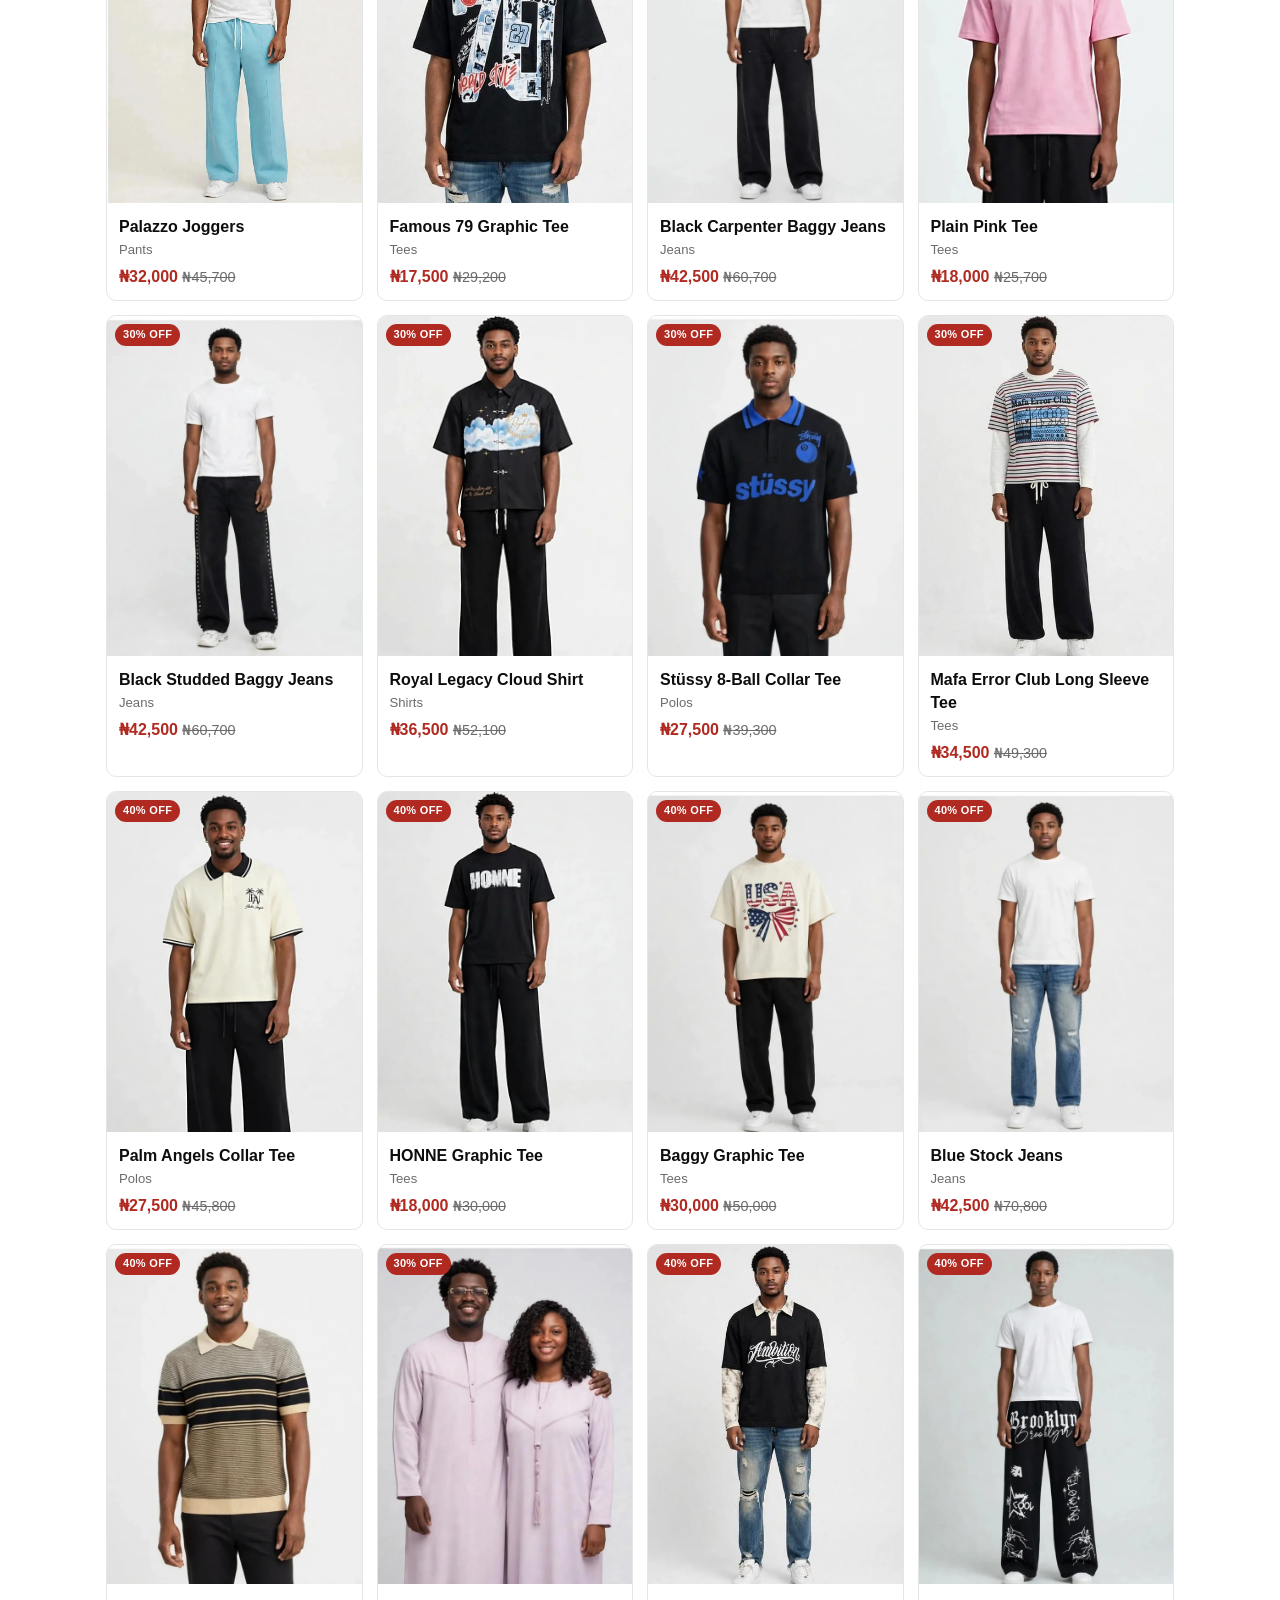
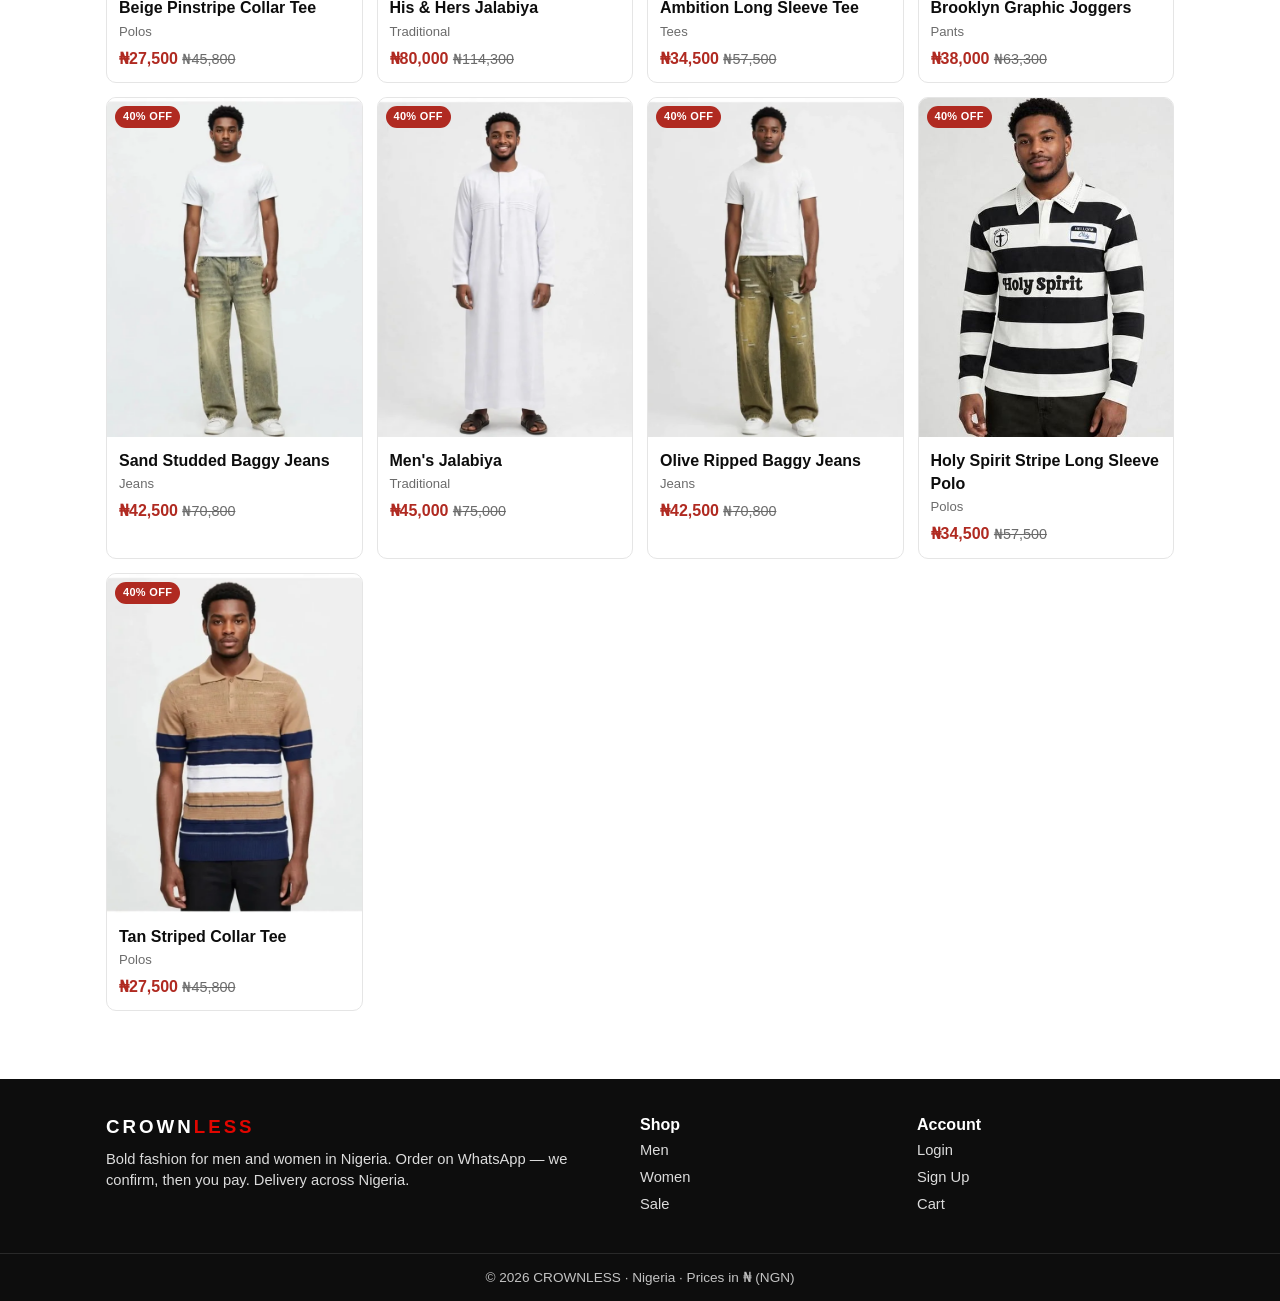
==== commit 1f51c139: "CROWNLESS: WhatsApp checkout (owner not using Paystack yet) + store WhatsApp number" ====
--- a/index.html
+++ b/index.html
@@ -111,7 +111,7 @@
   <div class="footer-inner">
     <div>
       <h3>CROWN<span>LESS</span></h3>
-      <p style="opacity:.85; font-size:.92rem; margin-top:8px;">Bold fashion for men and women in Nigeria. Pay securely with Paystack. Delivery across Nigeria.</p>
+      <p style="opacity:.85; font-size:.92rem; margin-top:8px;">Bold fashion for men and women in Nigeria. Order on WhatsApp — we confirm, then you pay. Delivery across Nigeria.</p>
     </div>
     <div>
       <strong>Shop</strong>
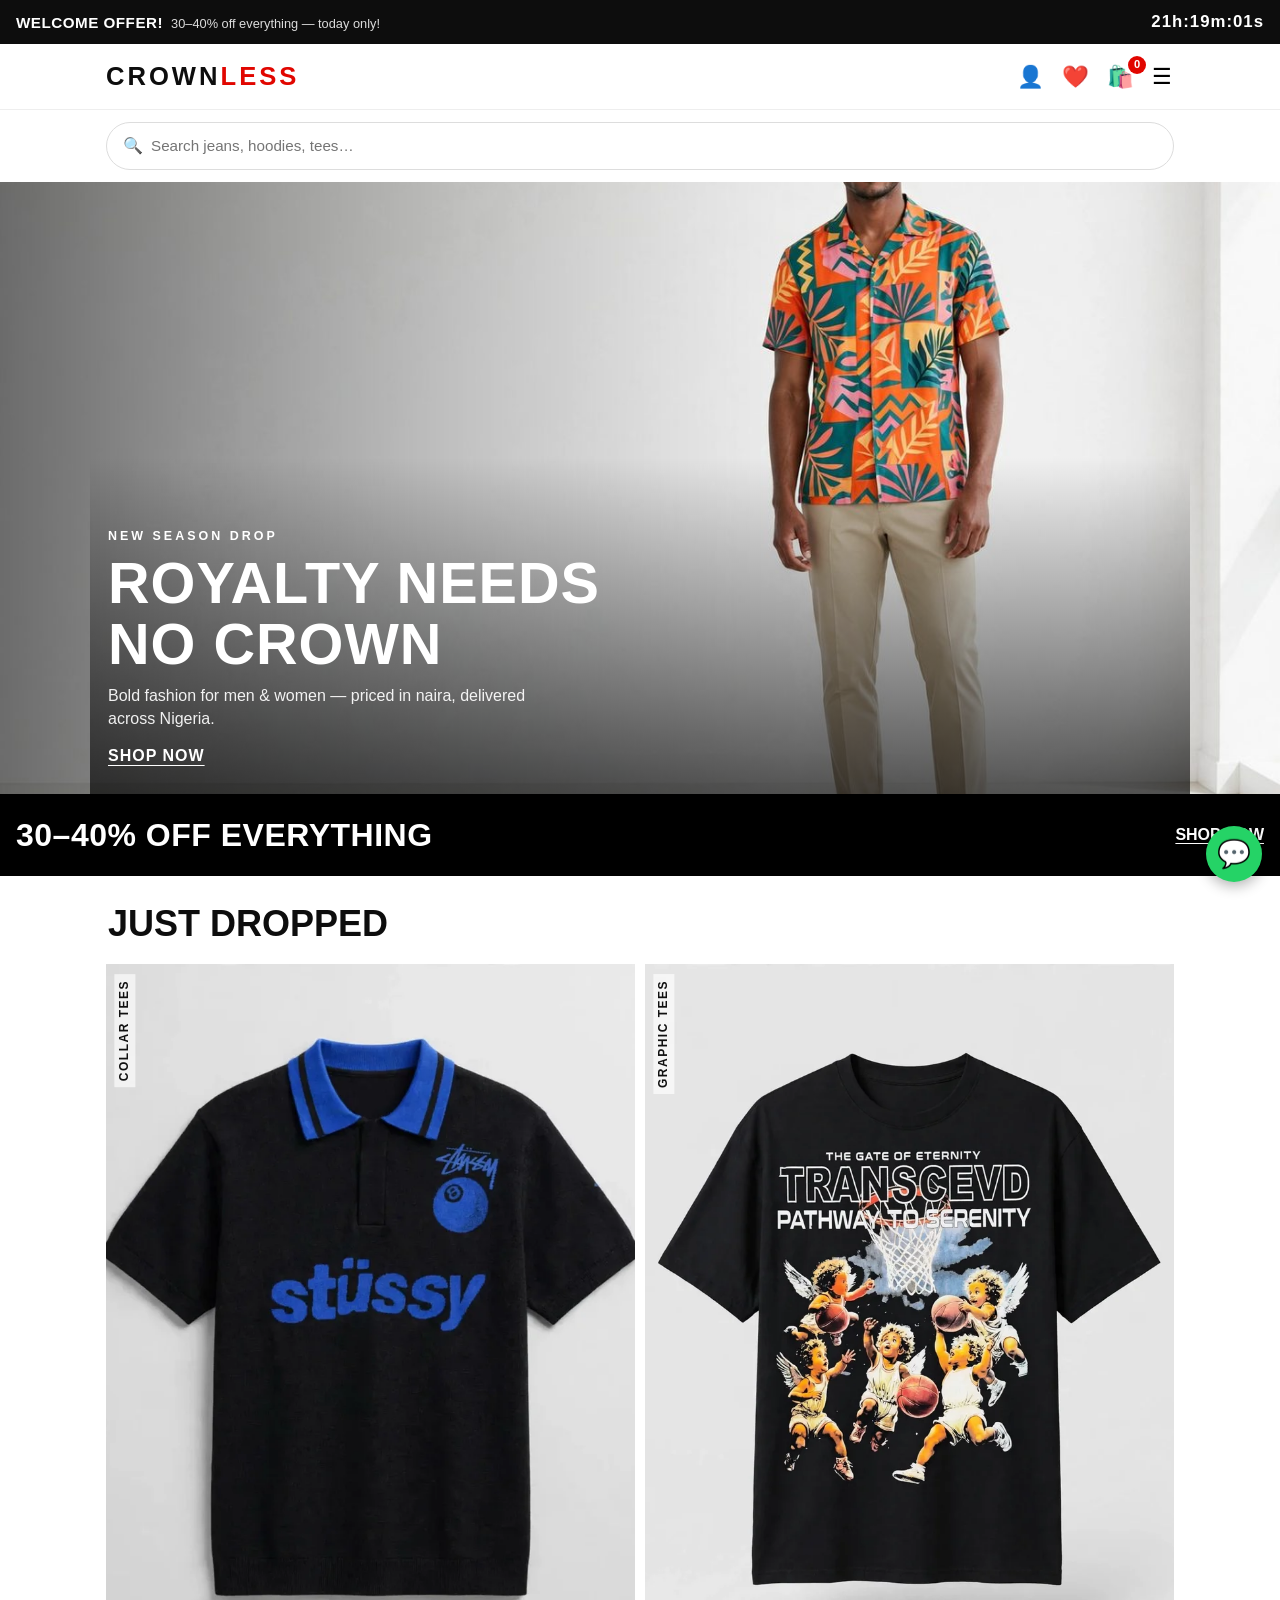
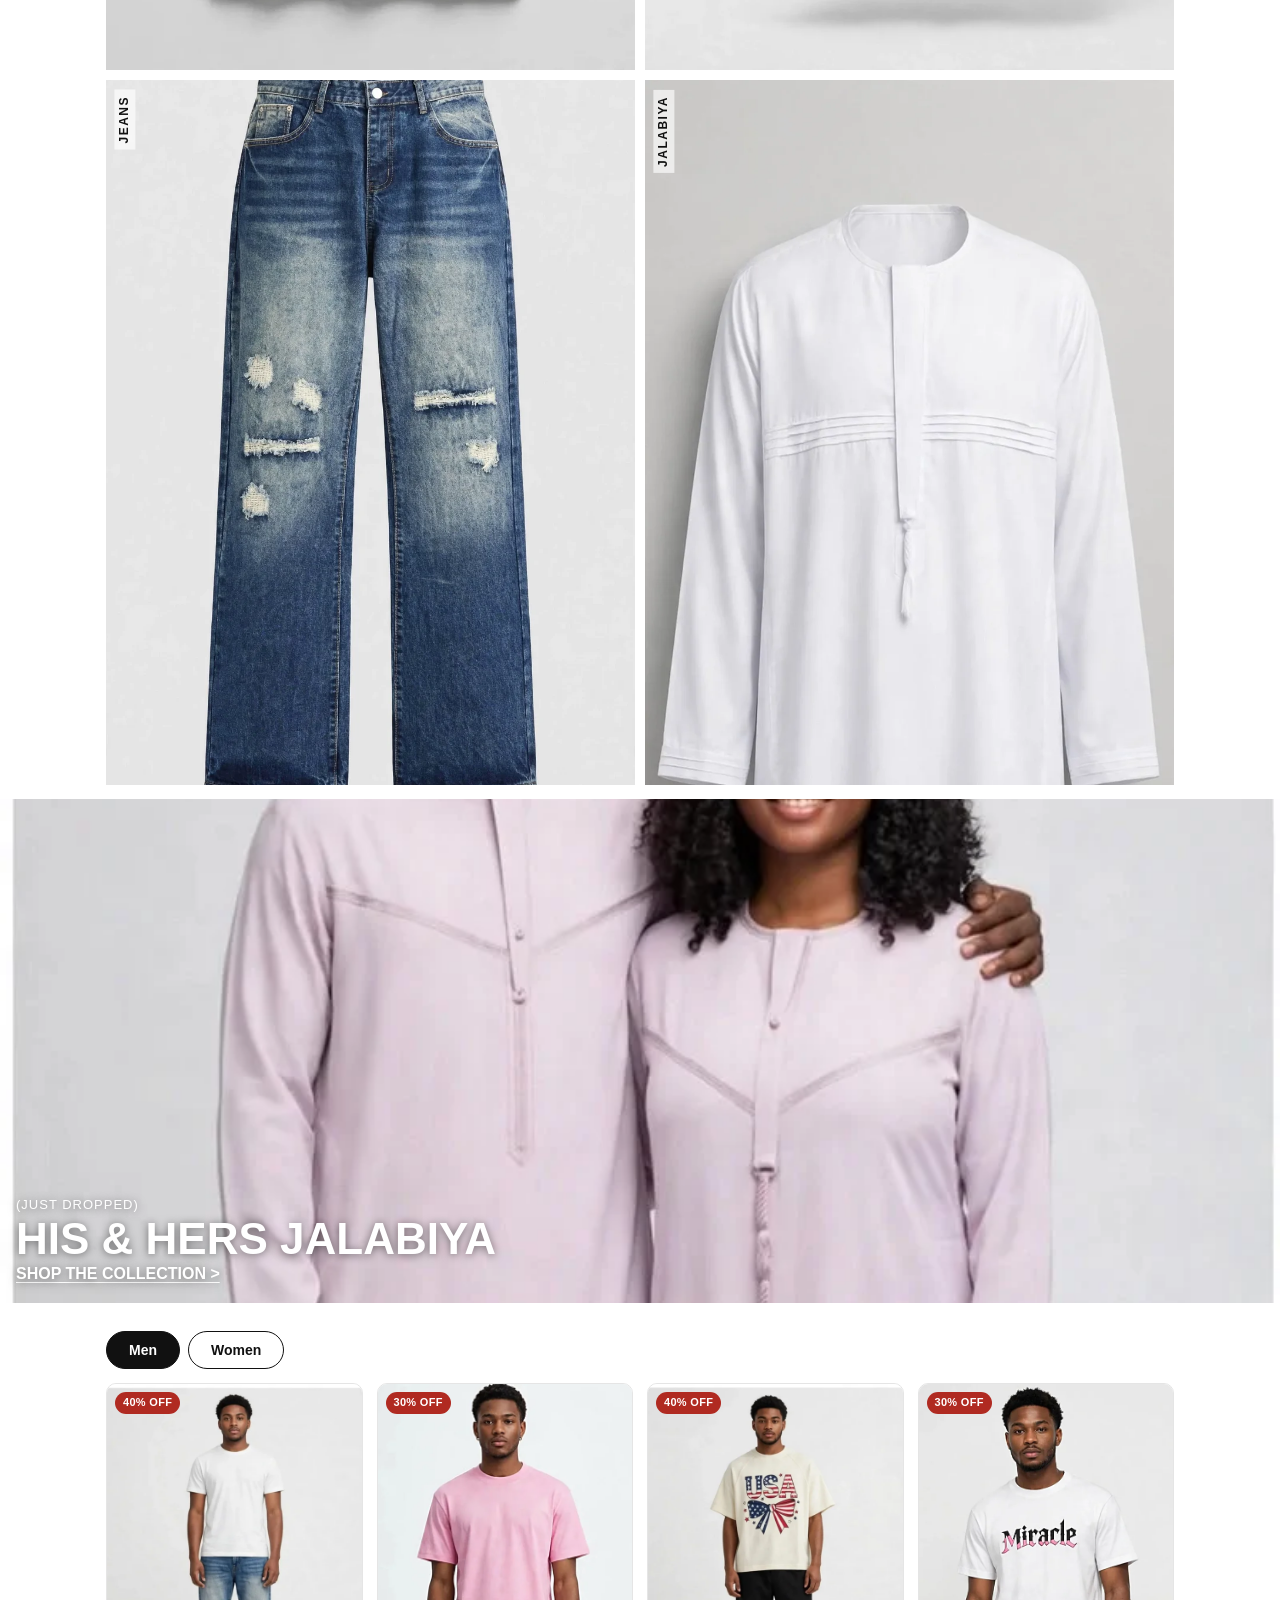
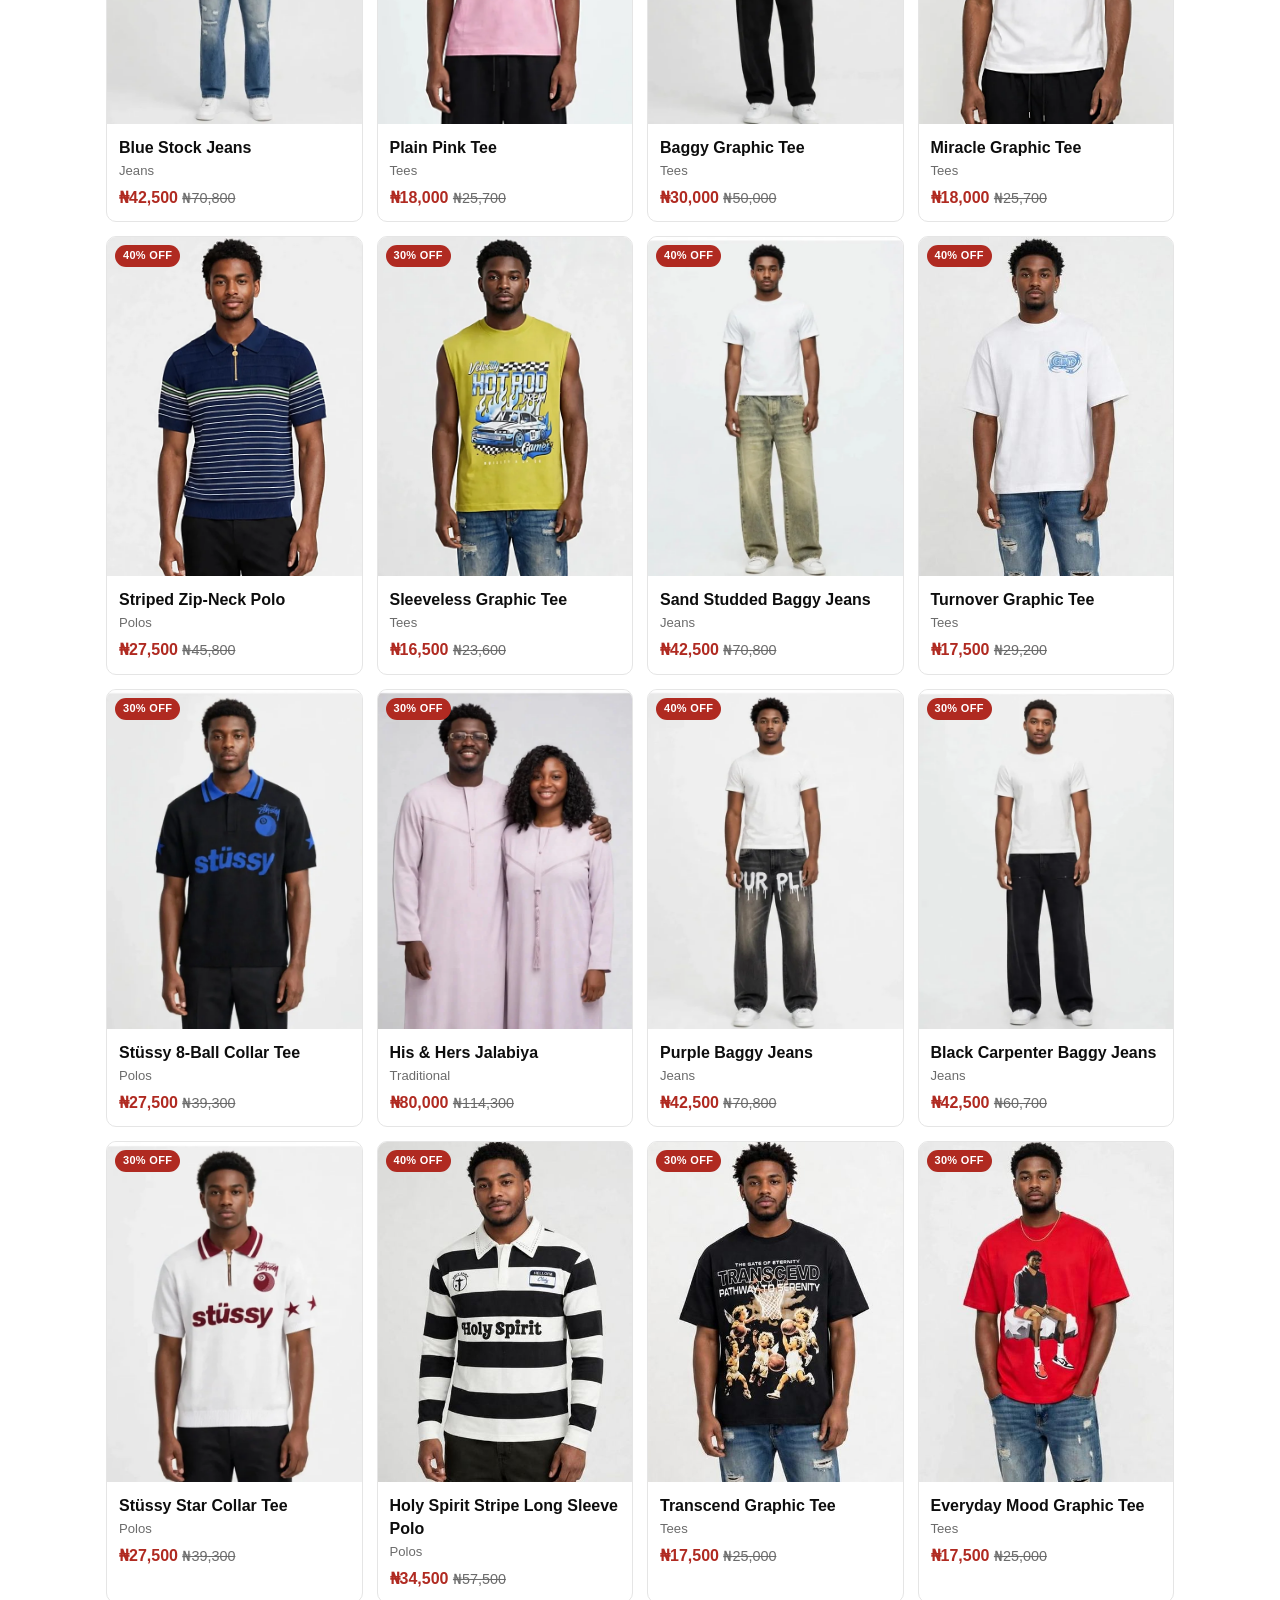
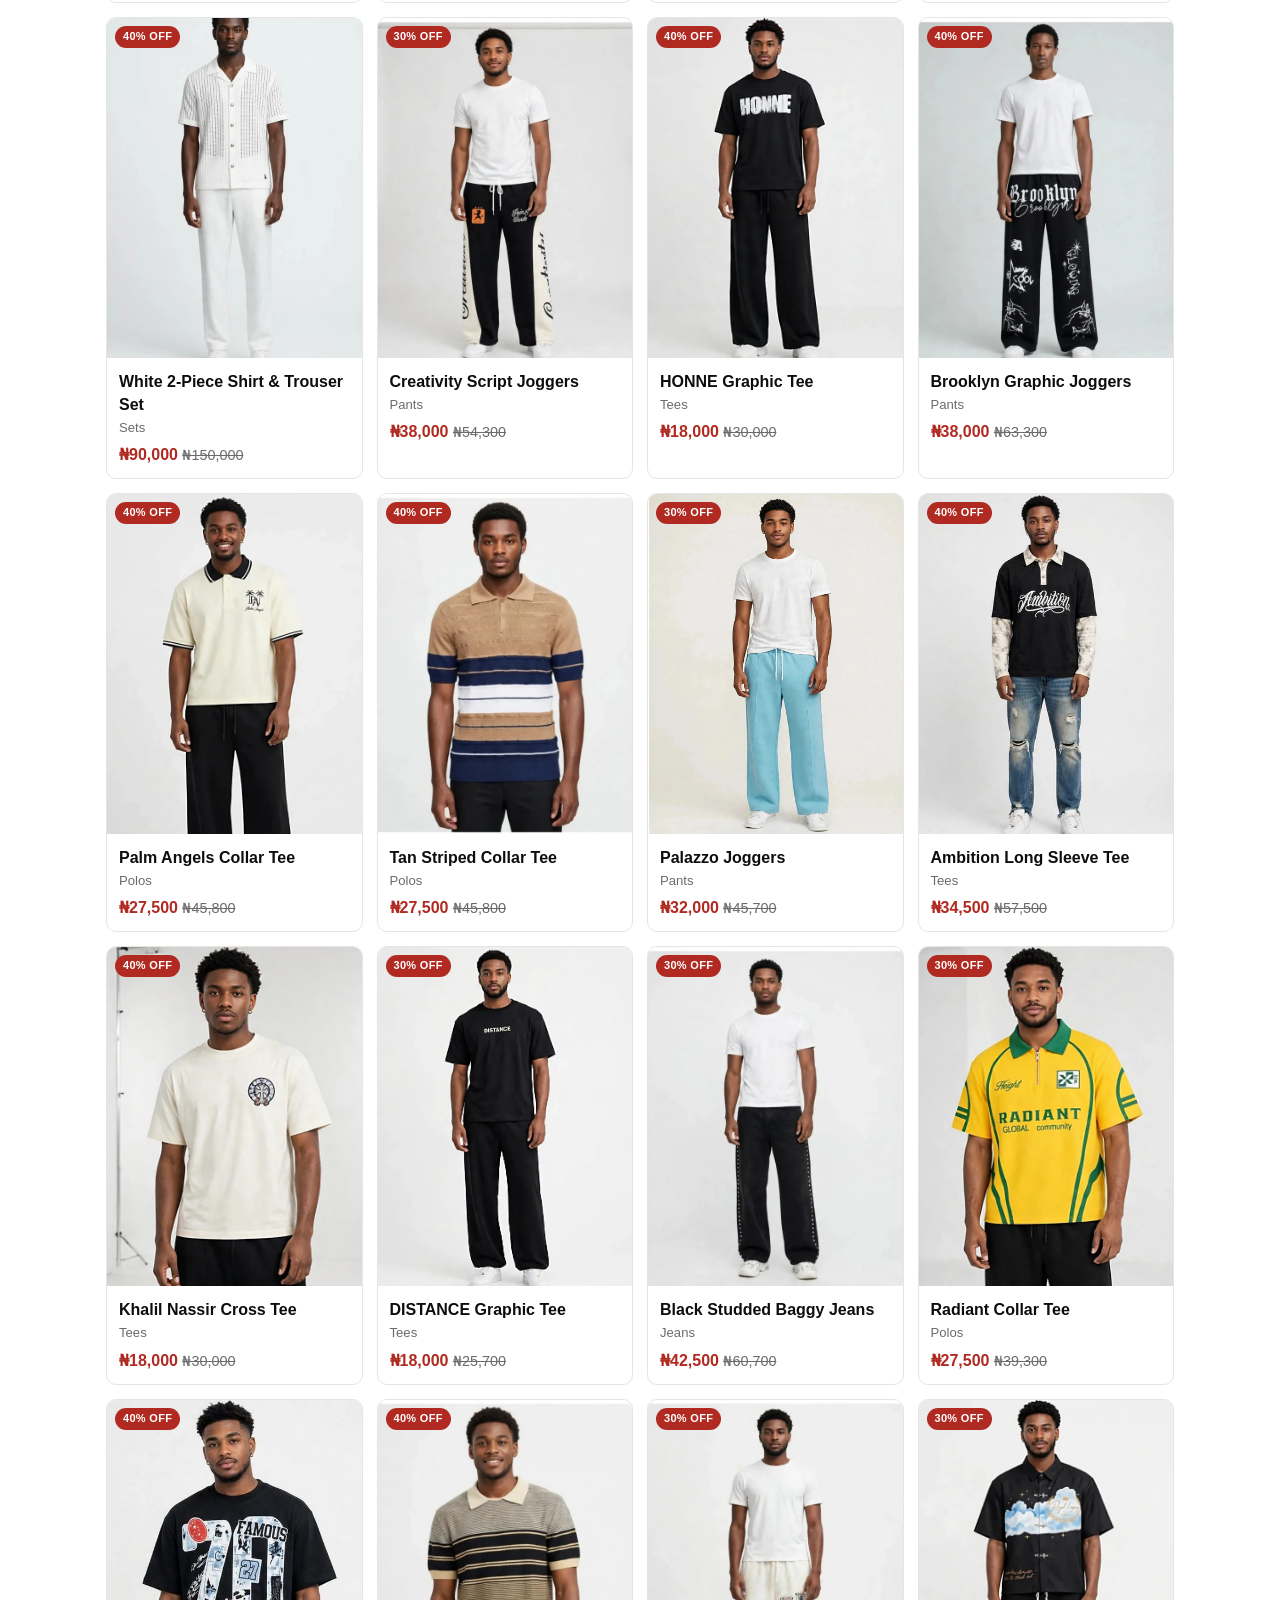
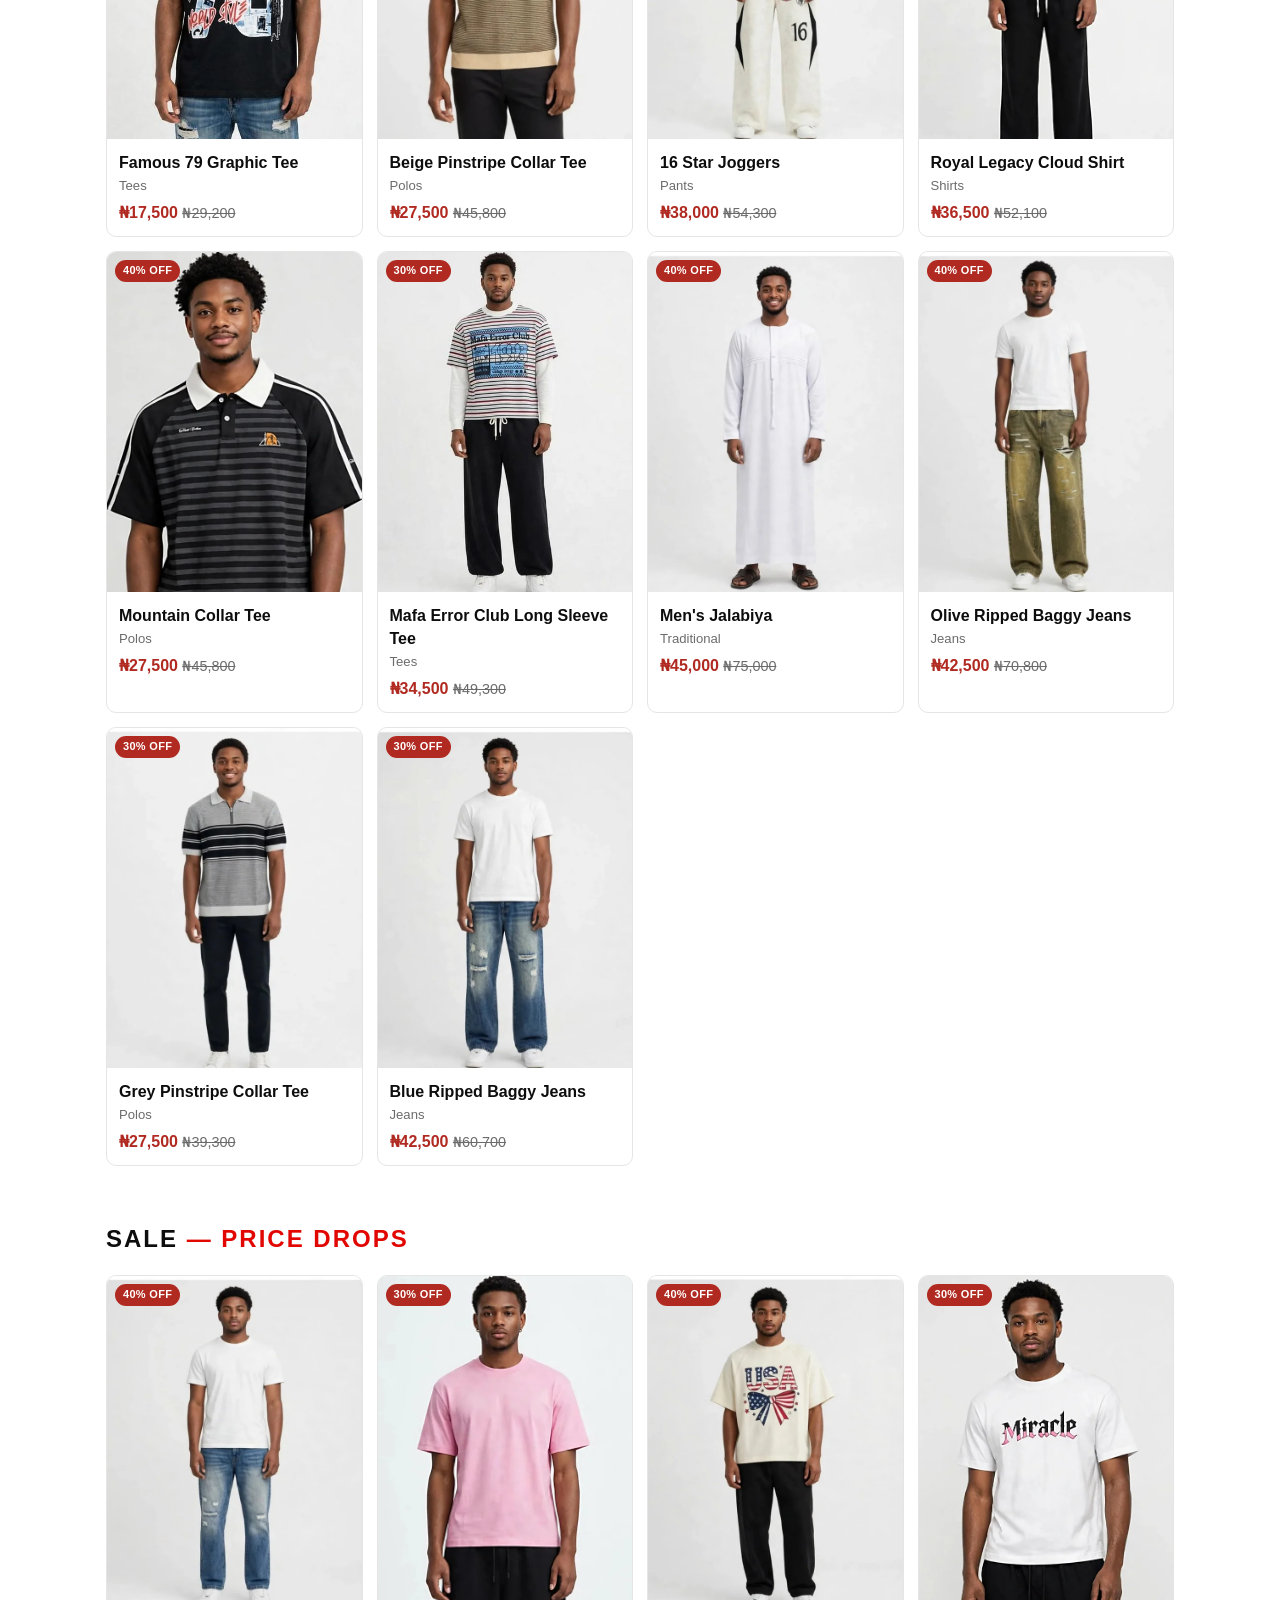
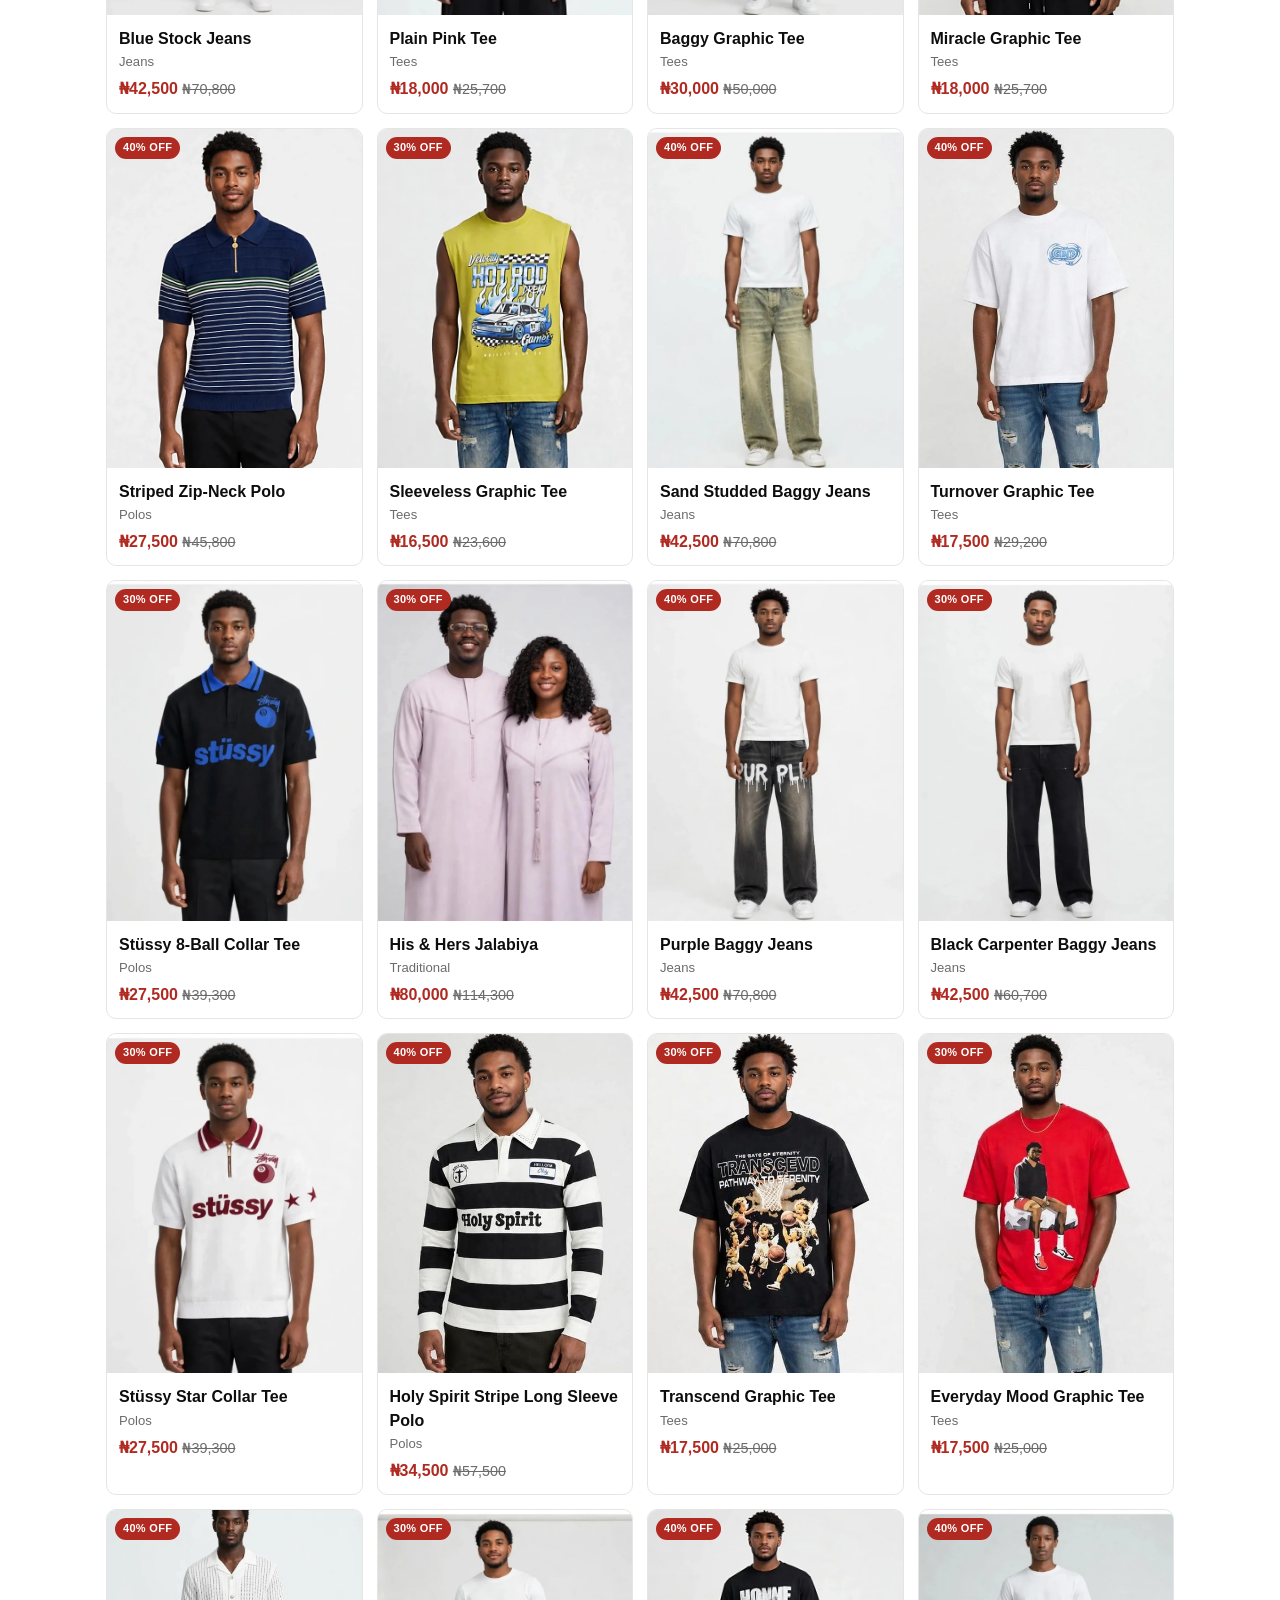
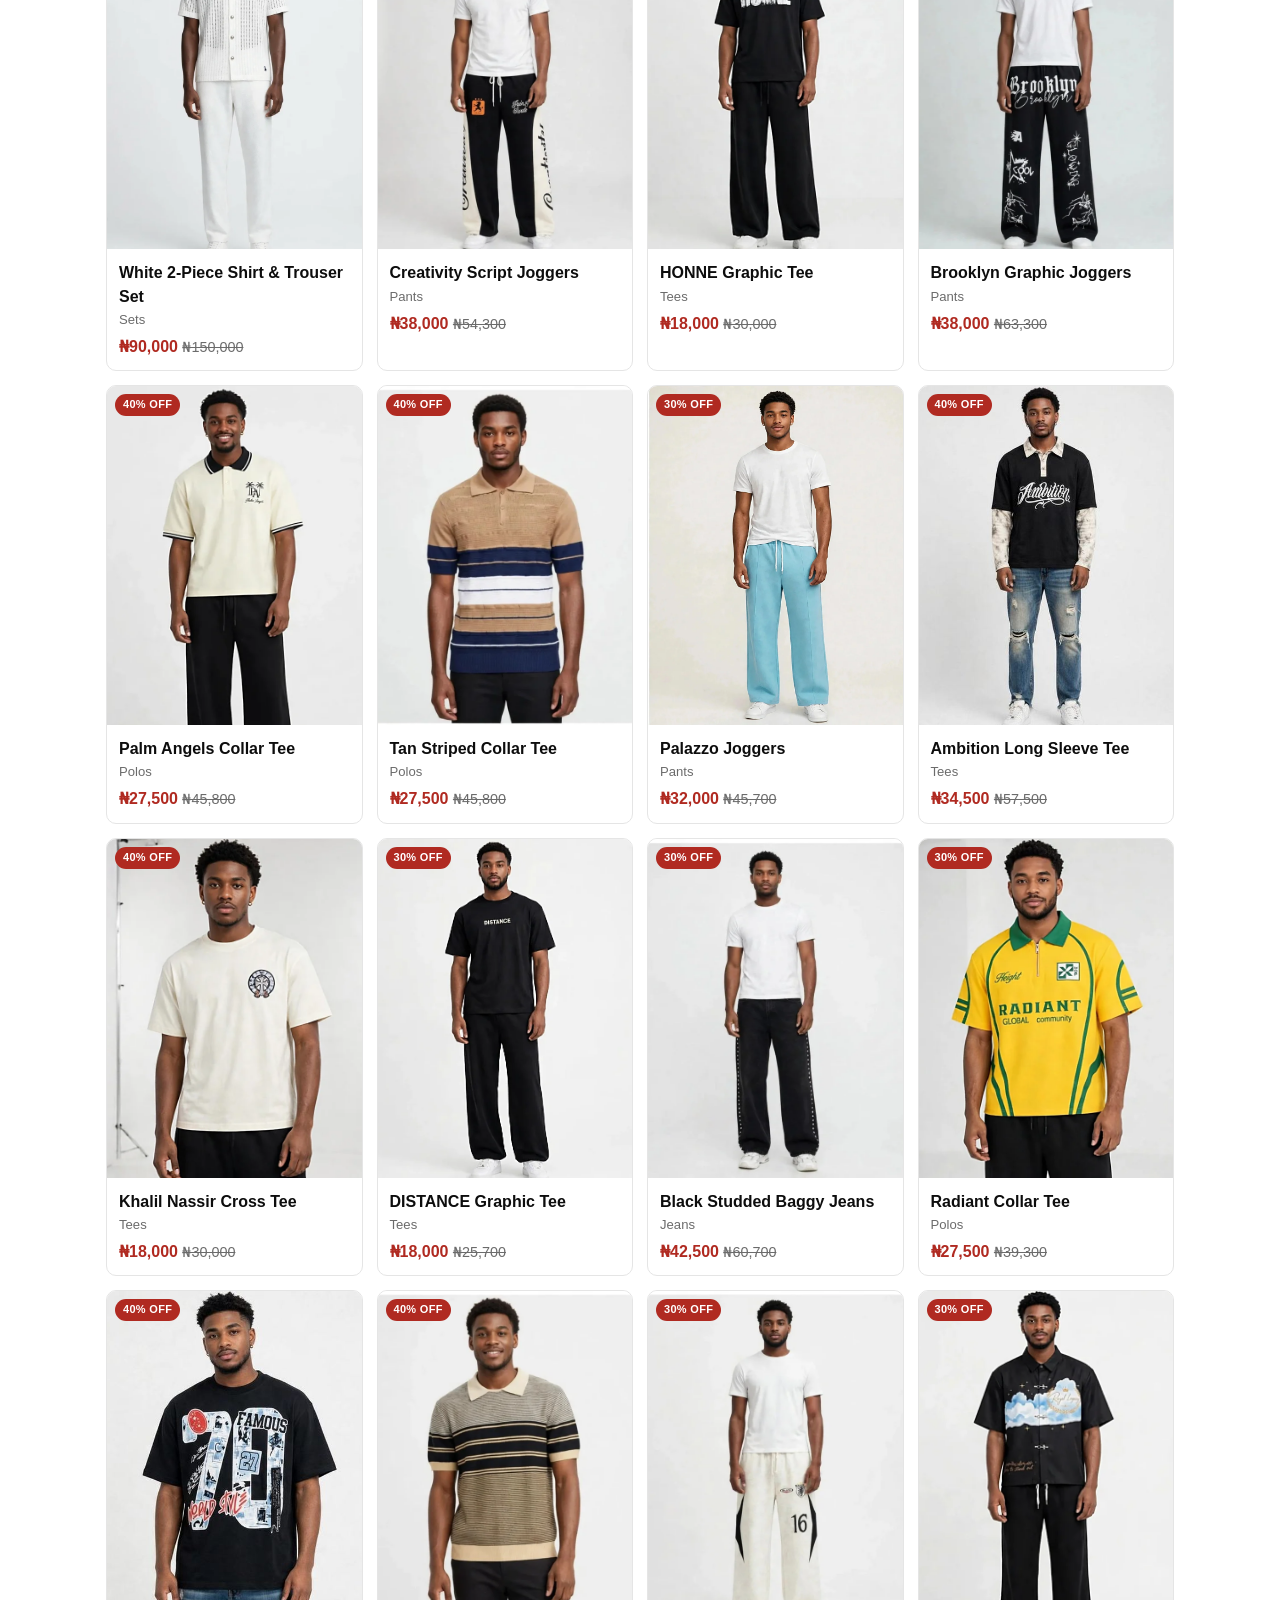
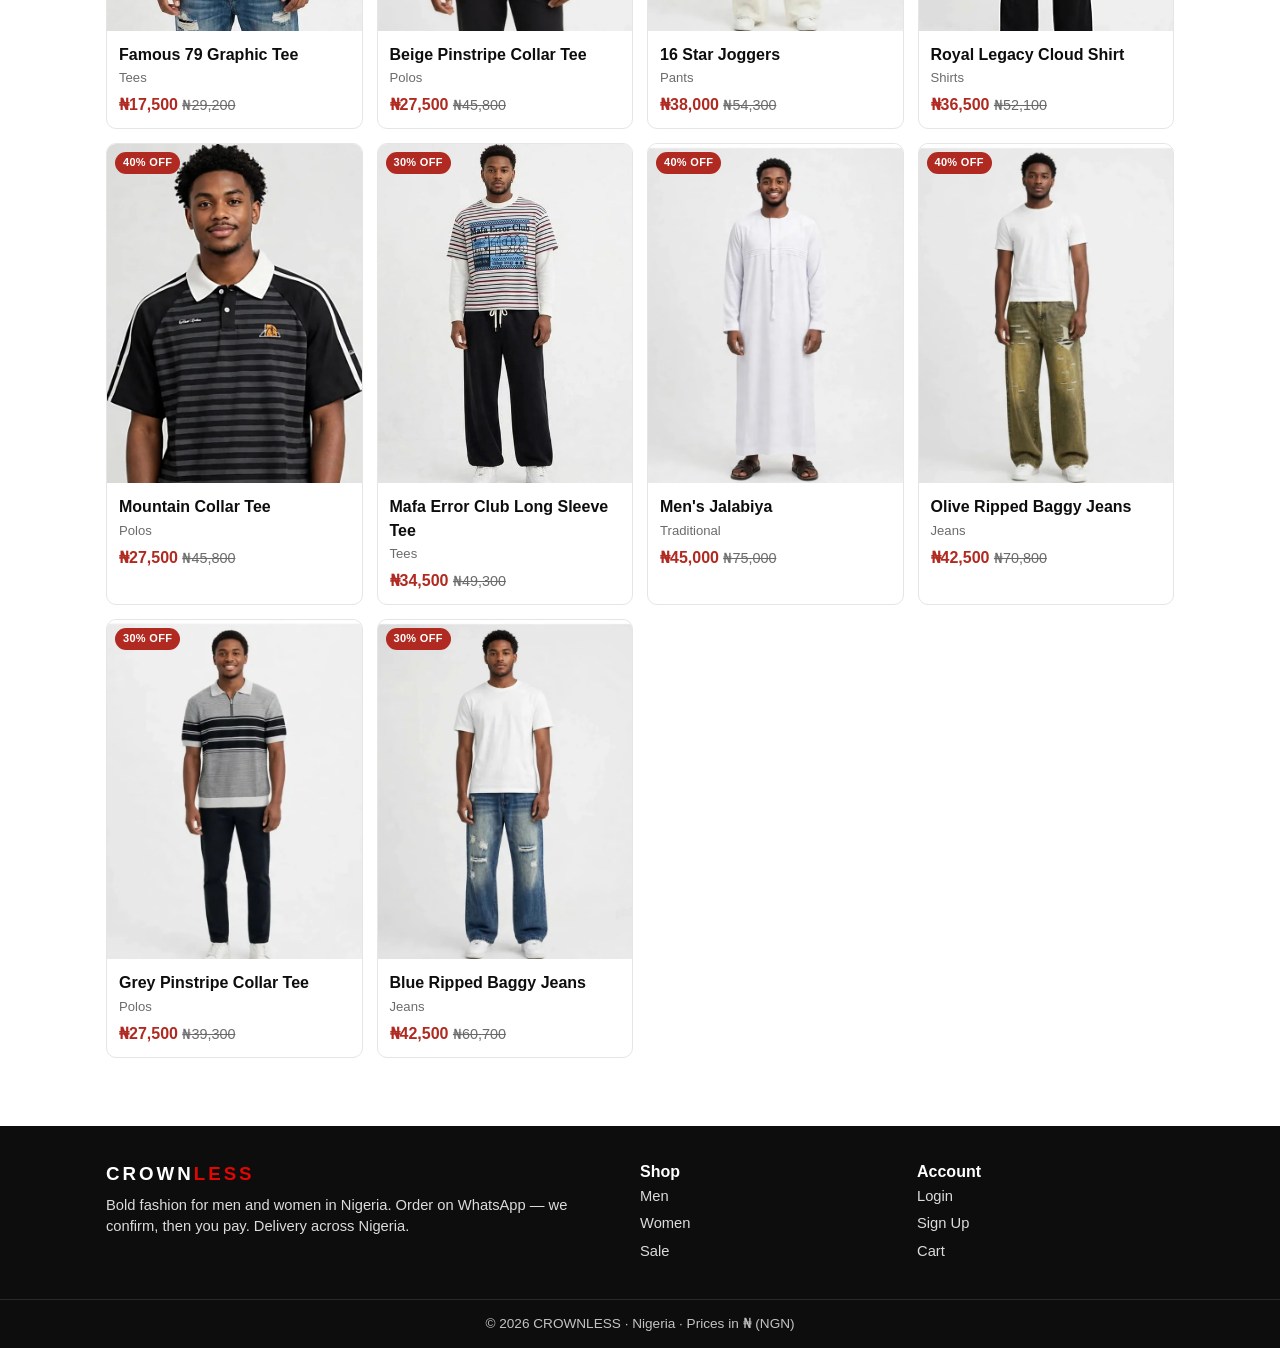
==== commit 6ae28d97: "CROWNLESS: add styleclothingz_ng white 2-piece set (m46)" ====
--- a/index.html
+++ b/index.html
@@ -148,6 +148,7 @@
 <script src="products14.js"></script>
 <script src="products15.js"></script>
 <script src="products16.js"></script>
+<script src="products17.js"></script>
 <script src="app.js"></script>
 <script src="home-tiles.js"></script>
 <script>
